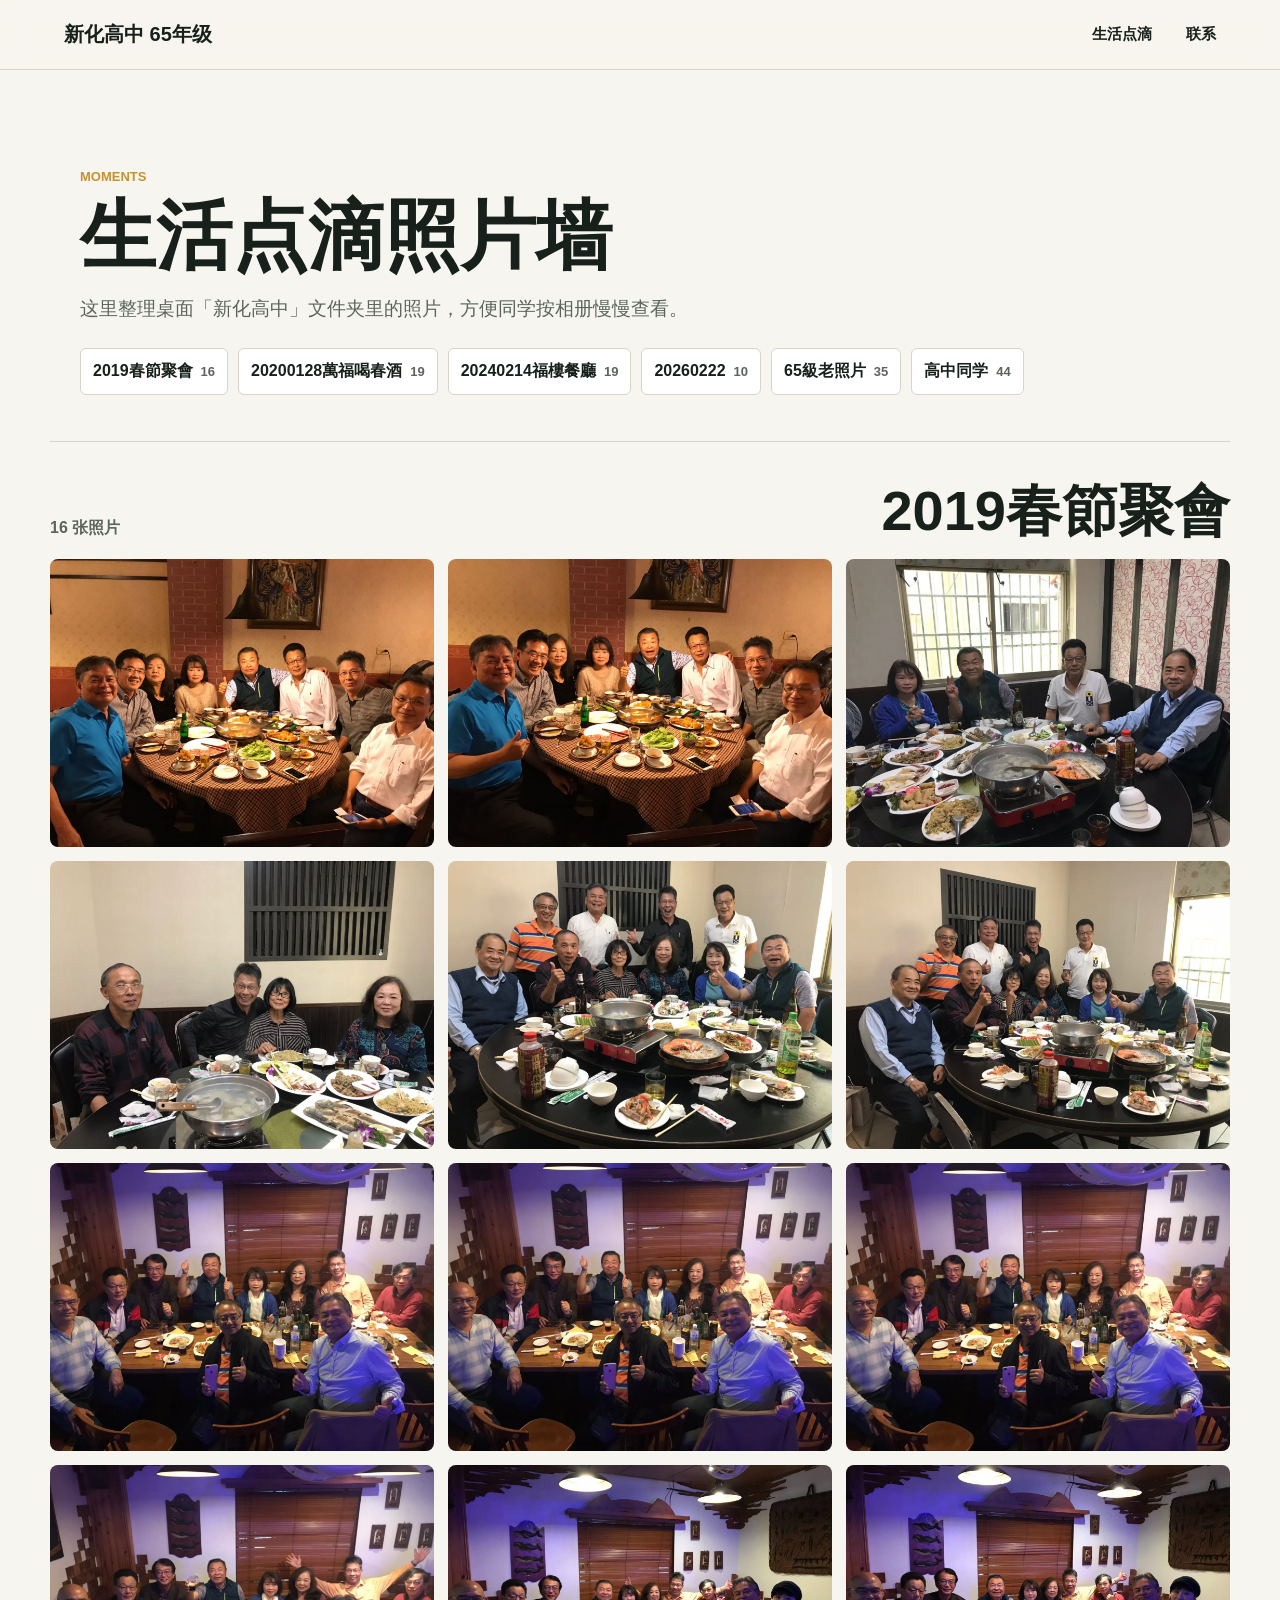
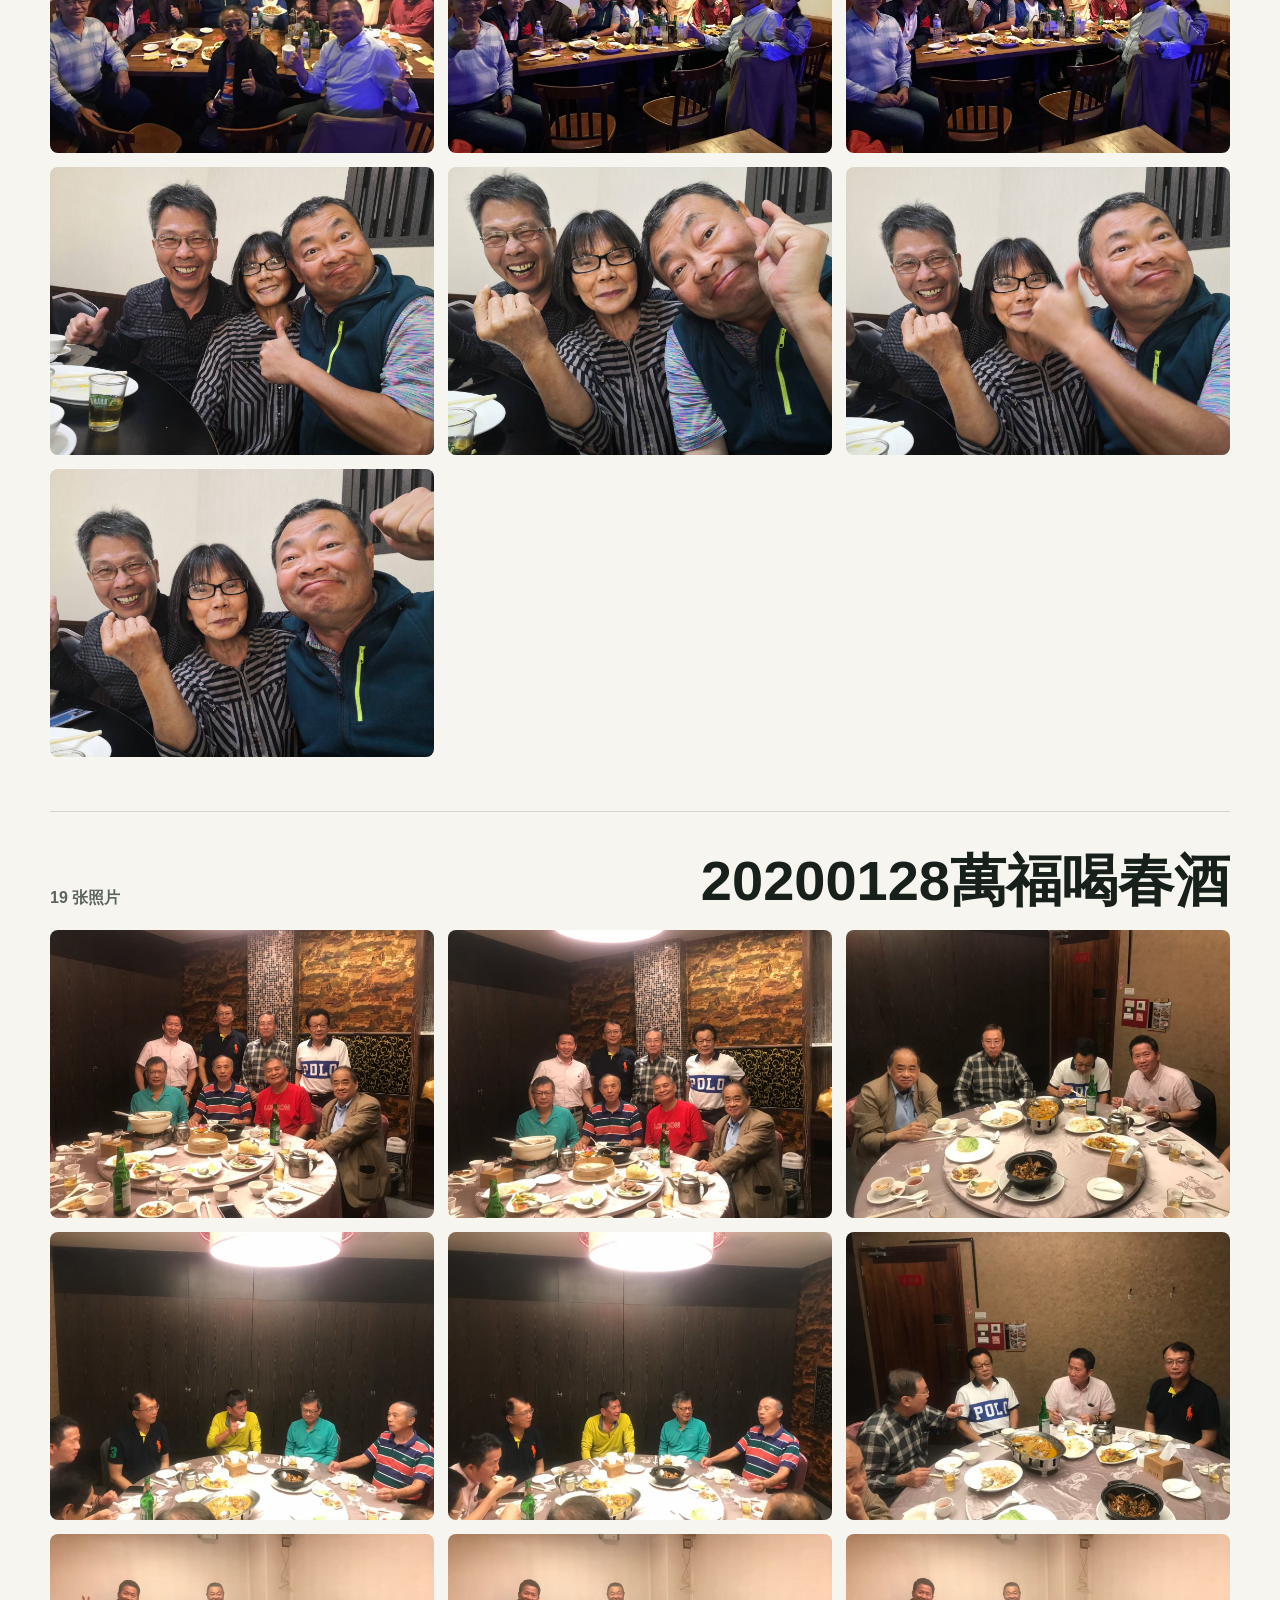
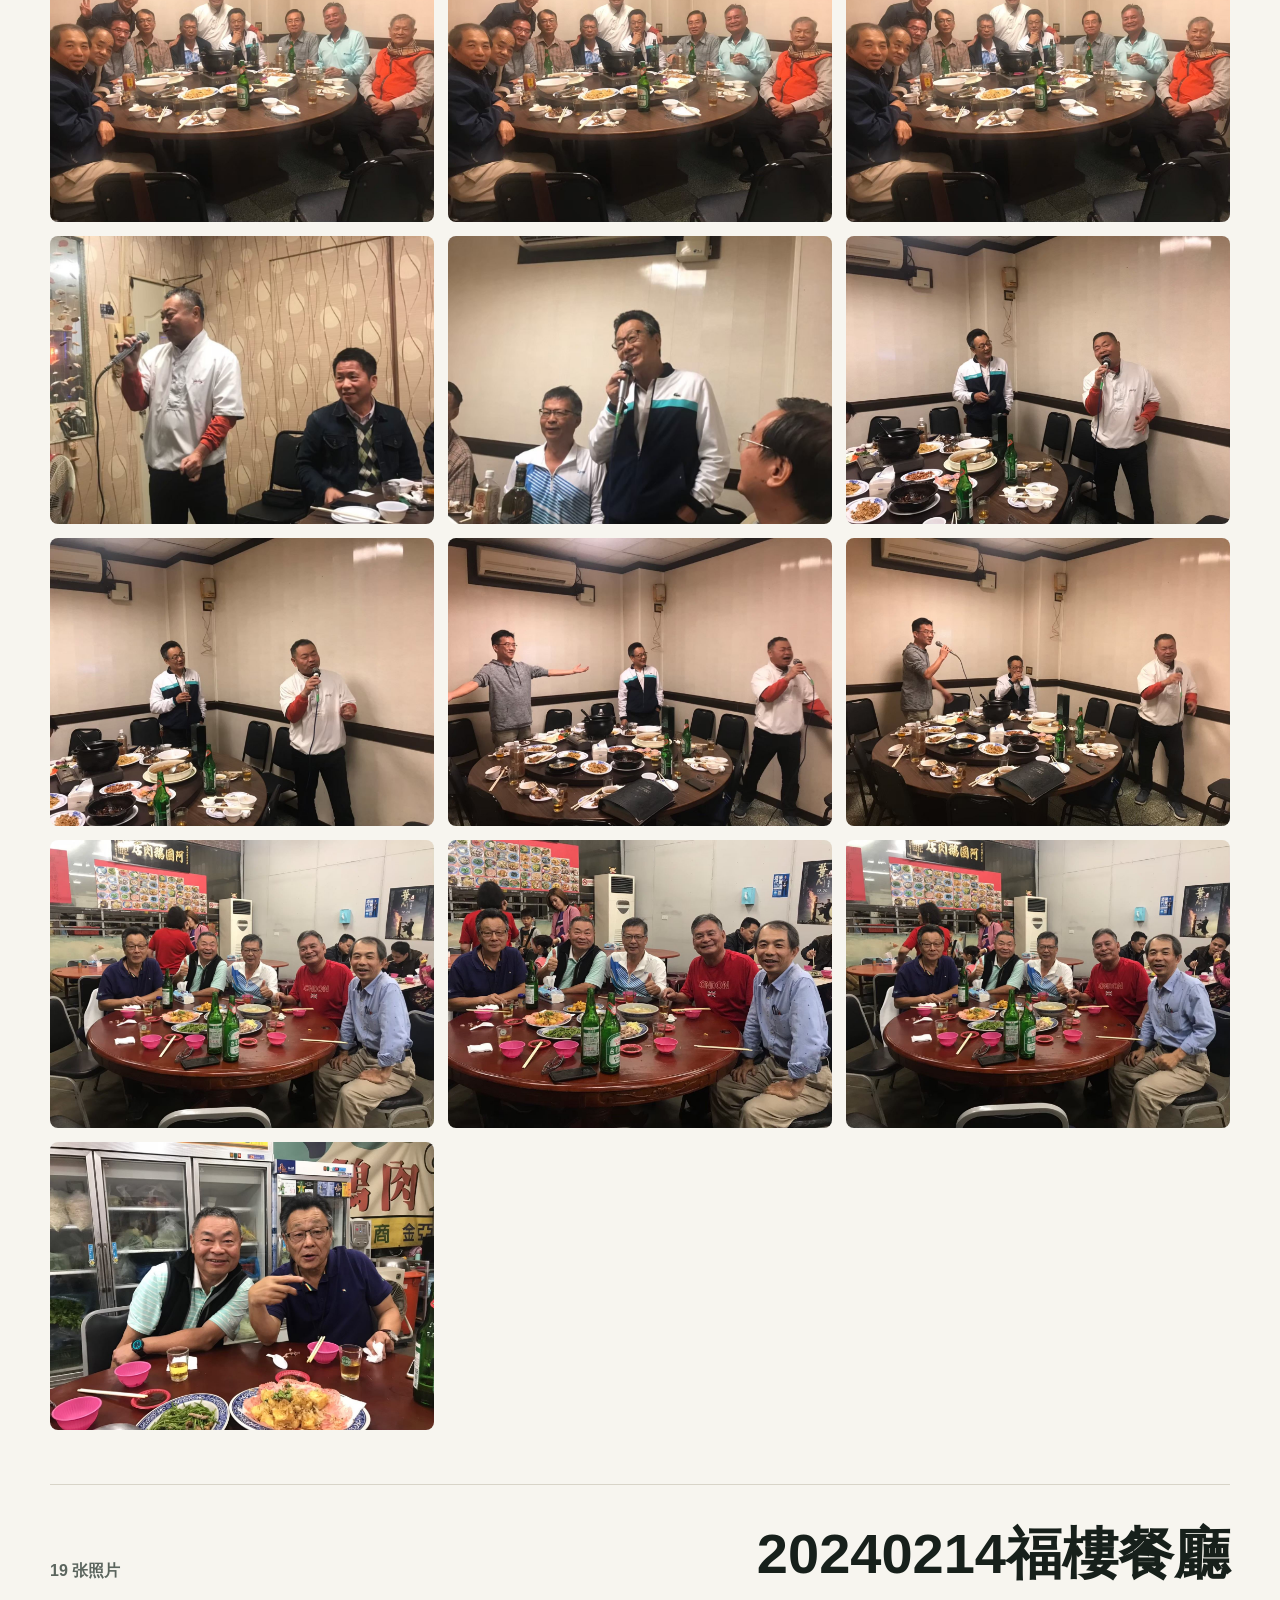
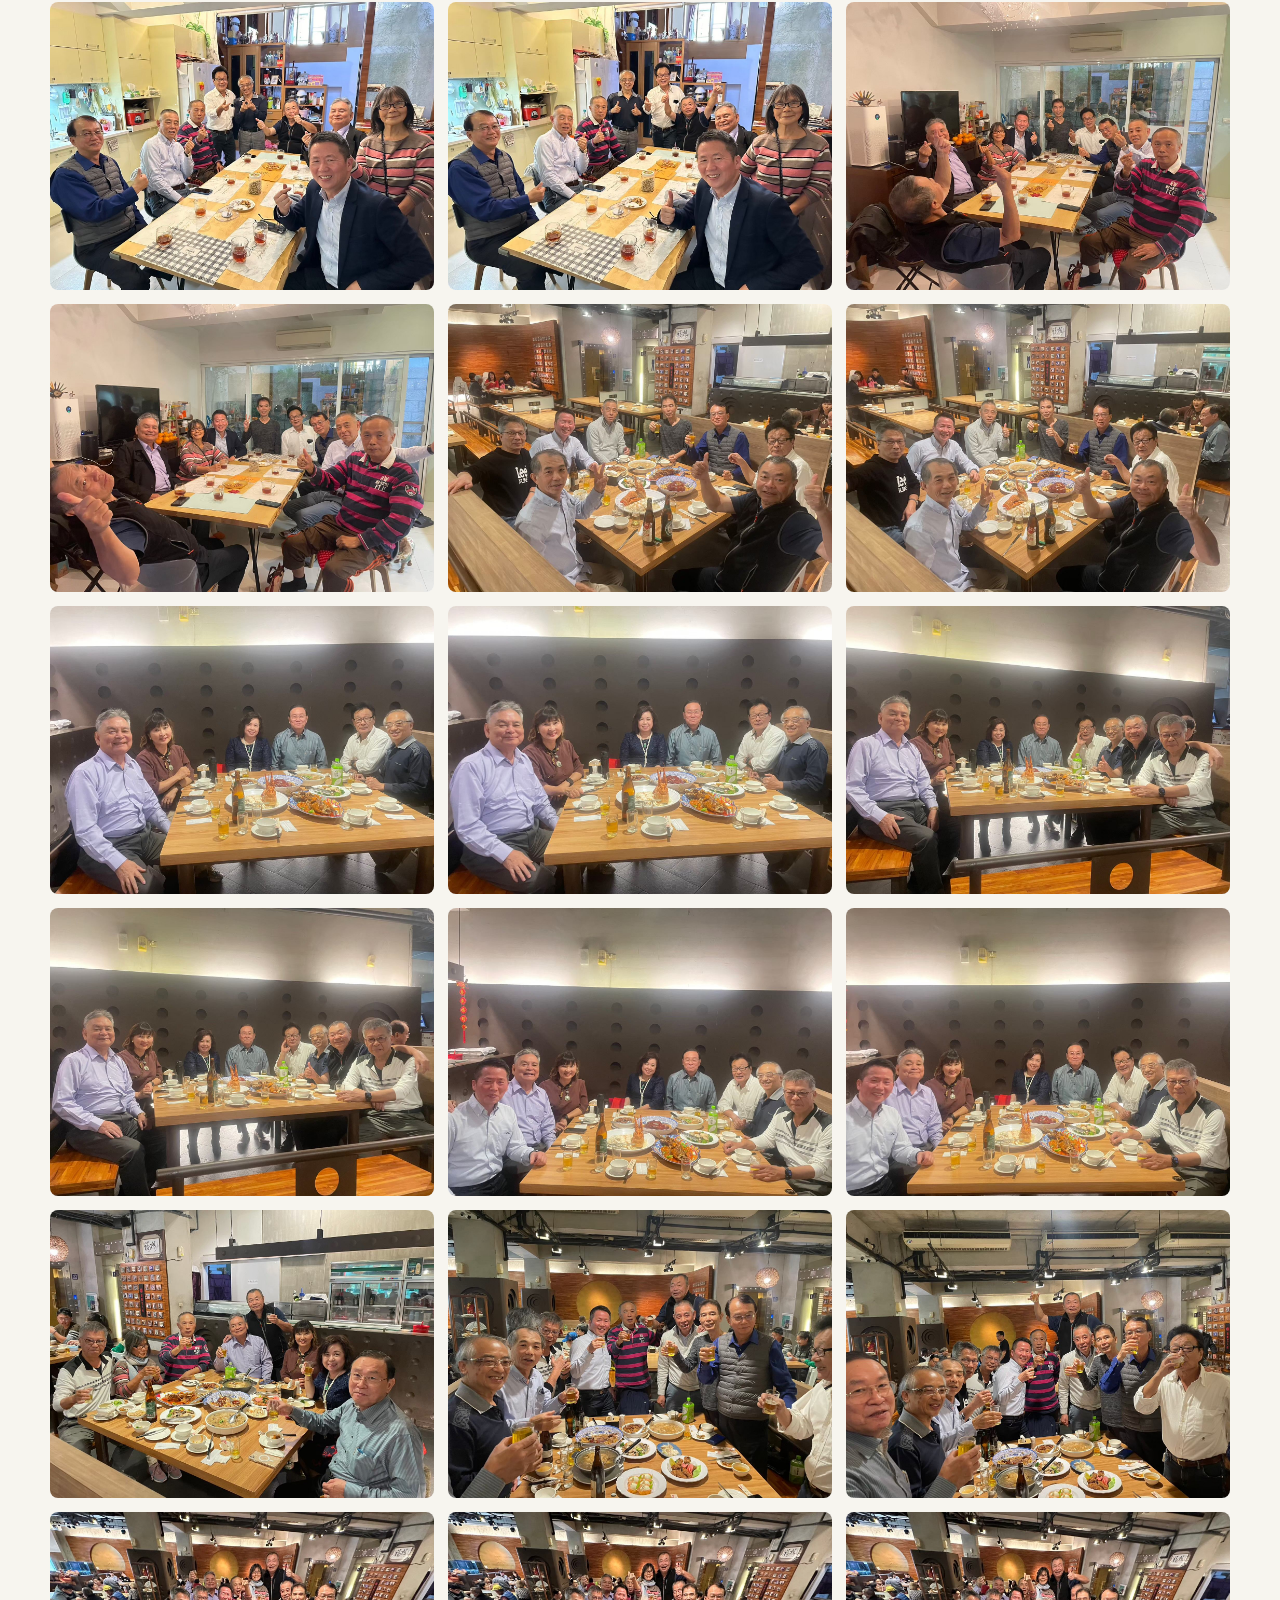
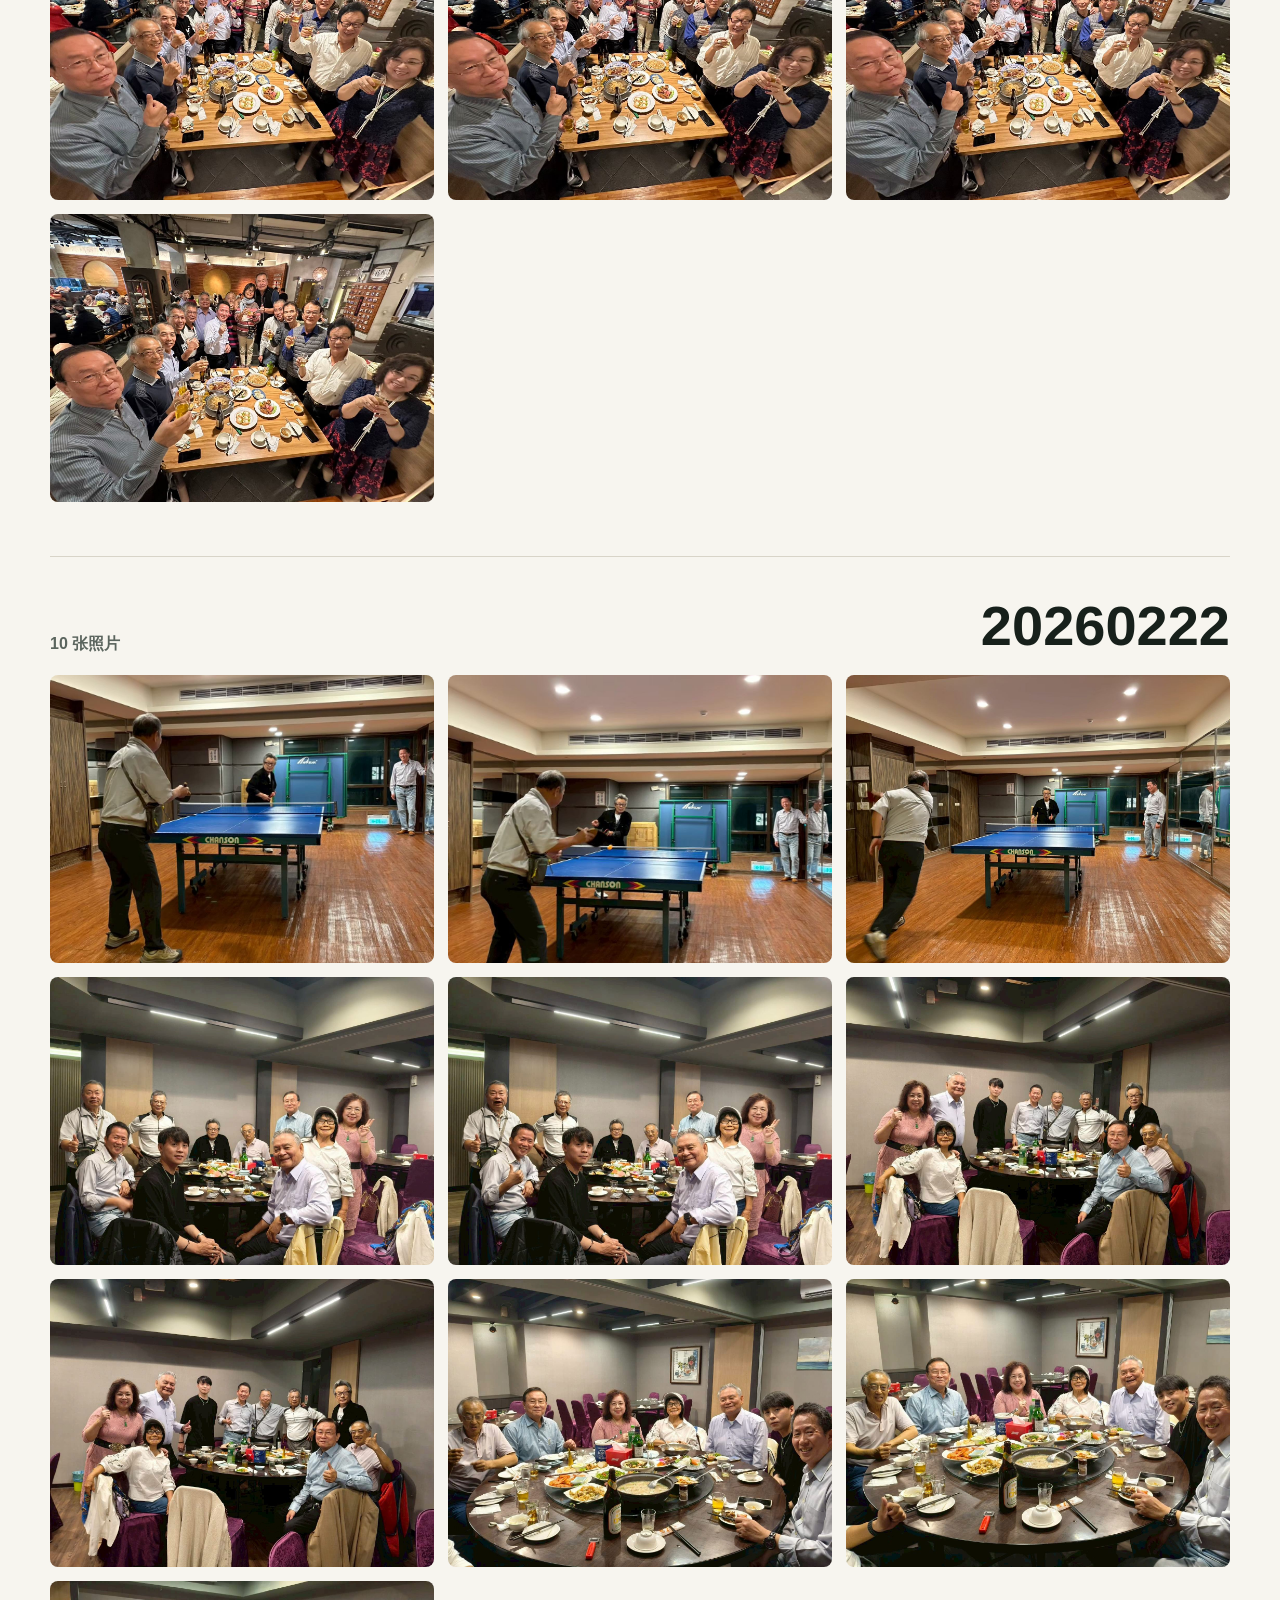
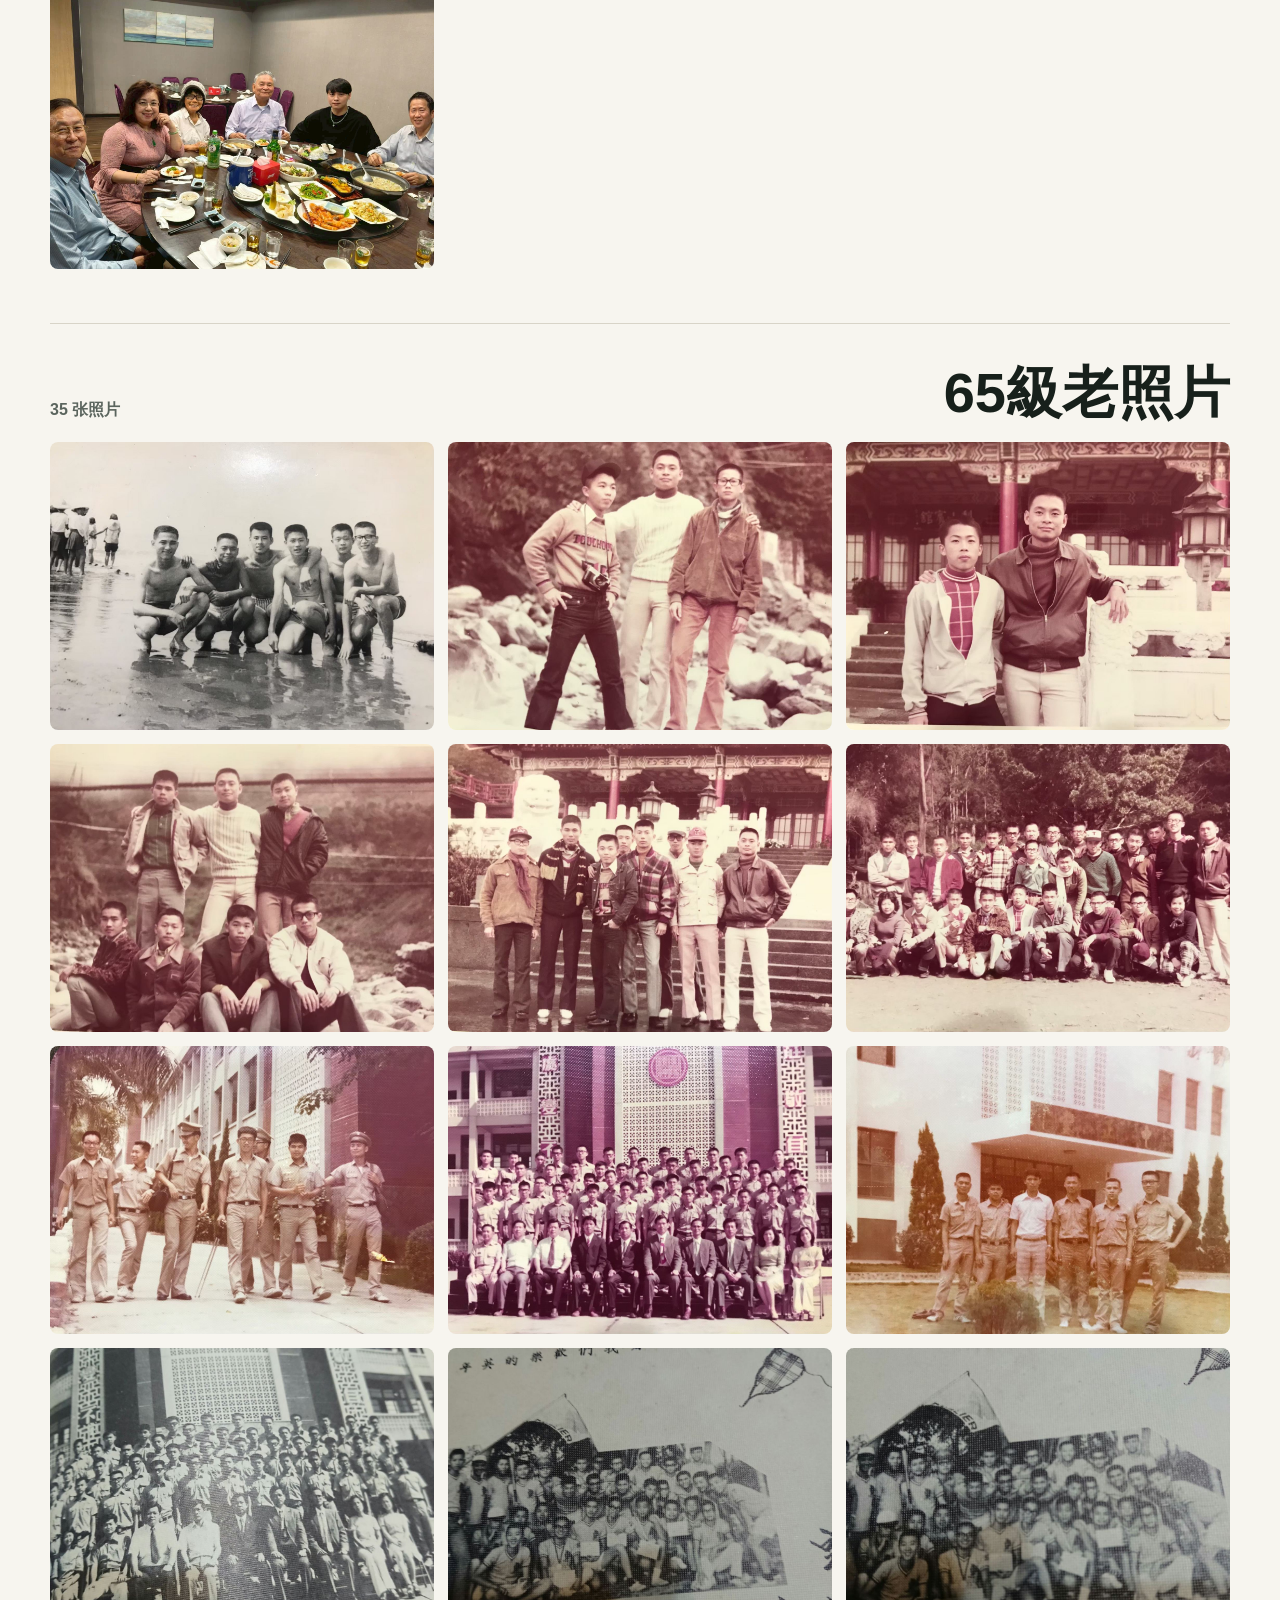
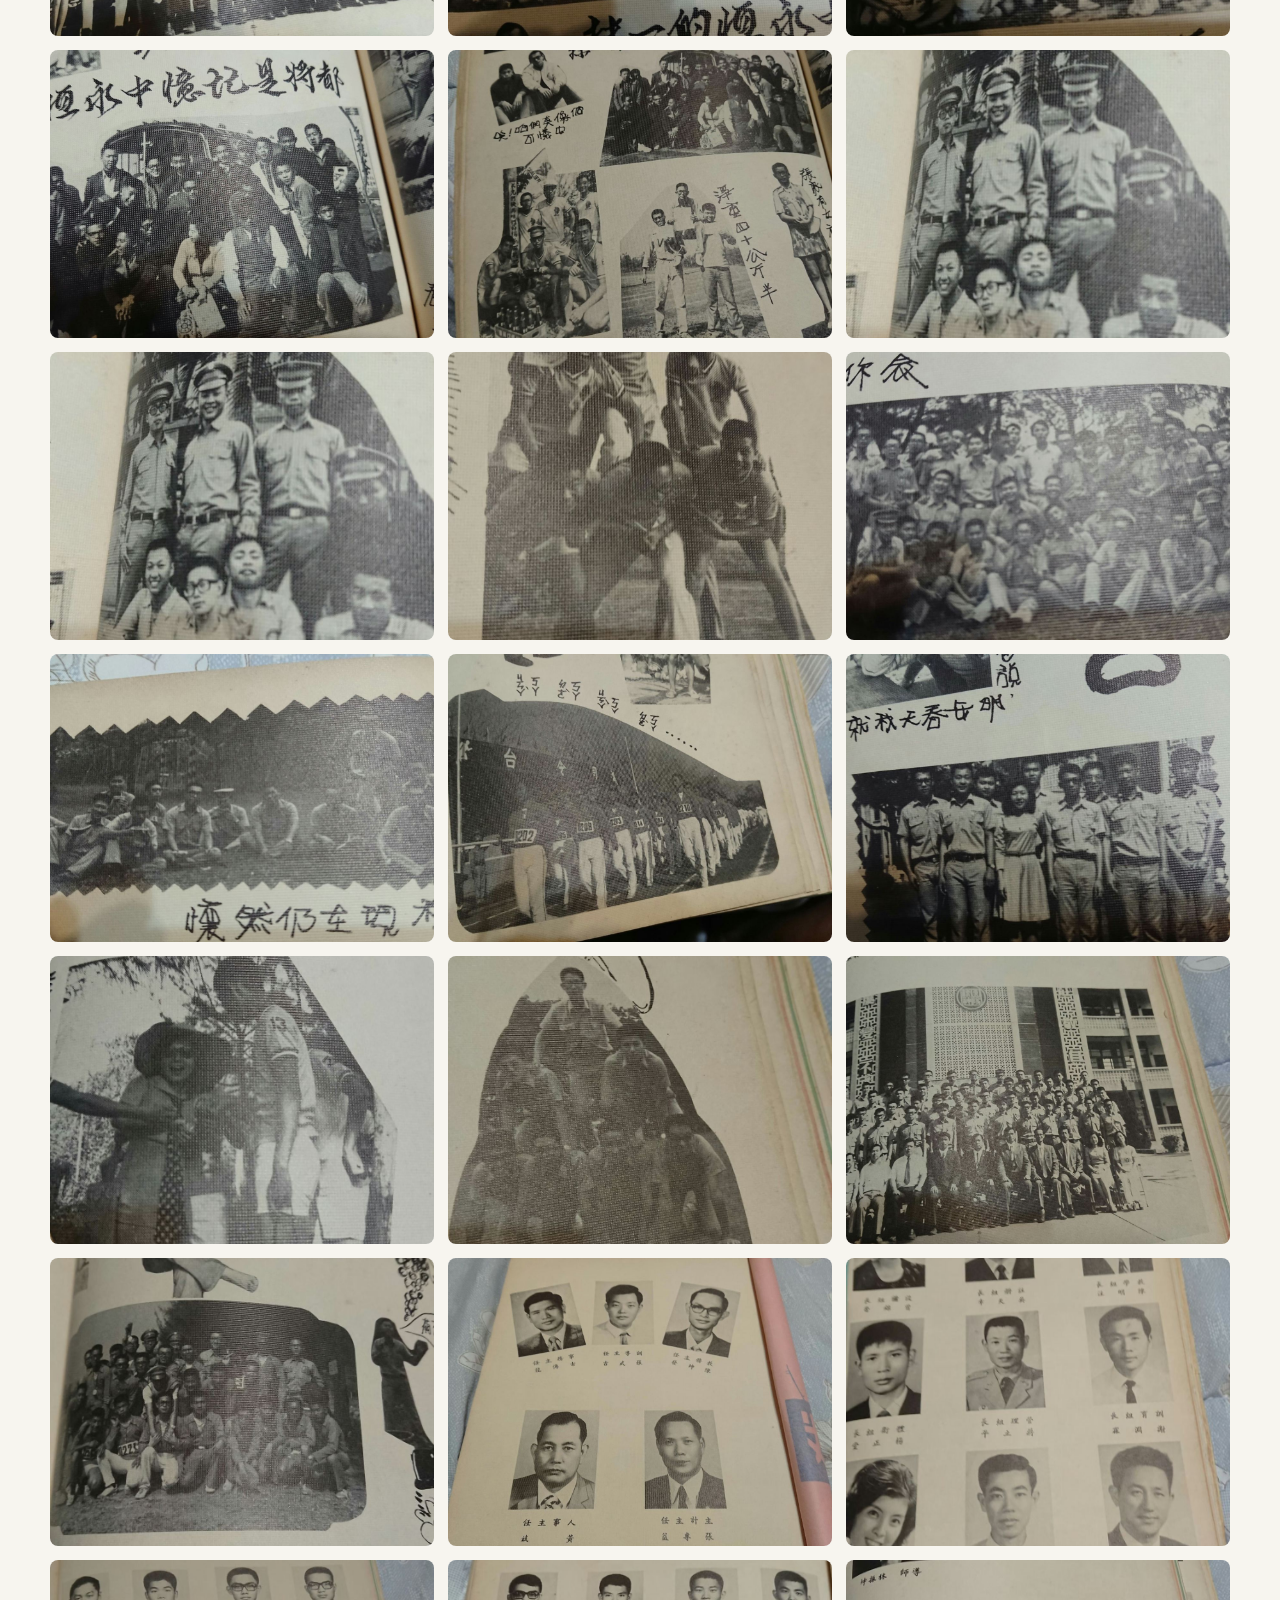
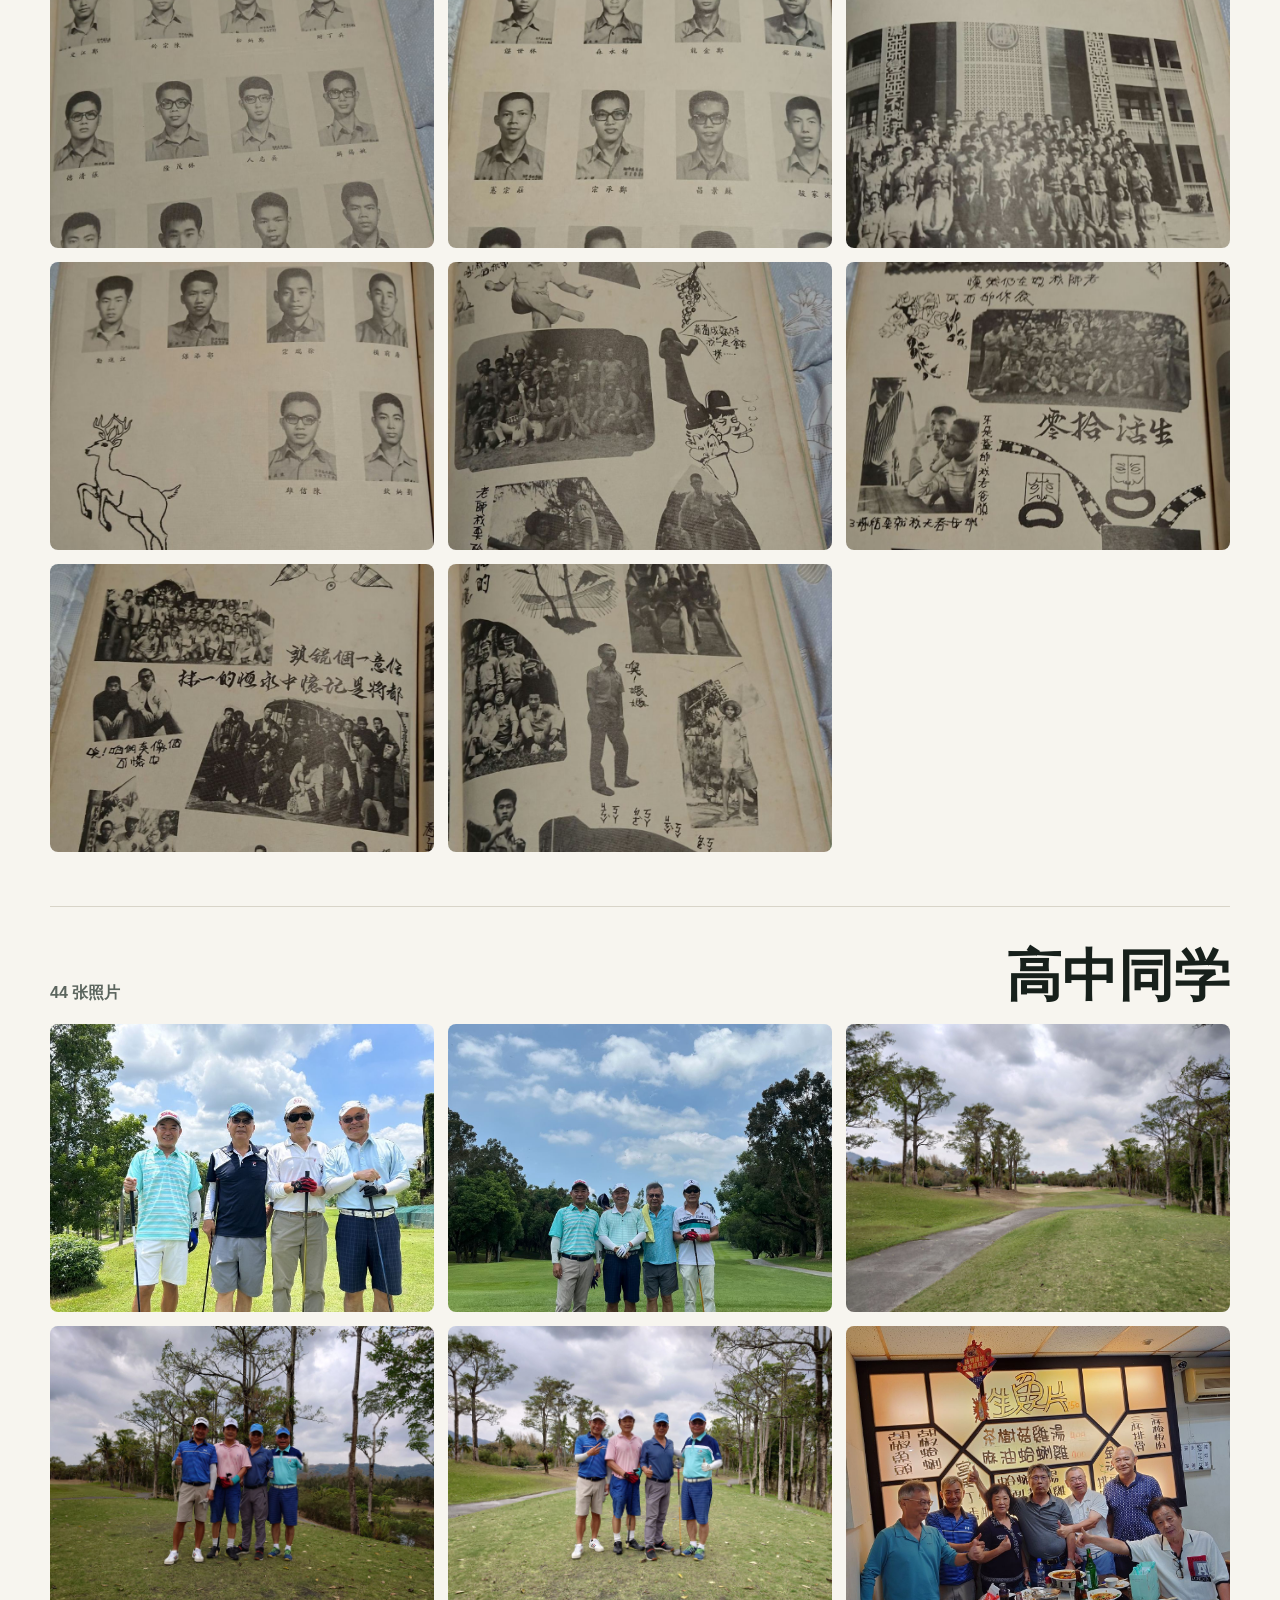
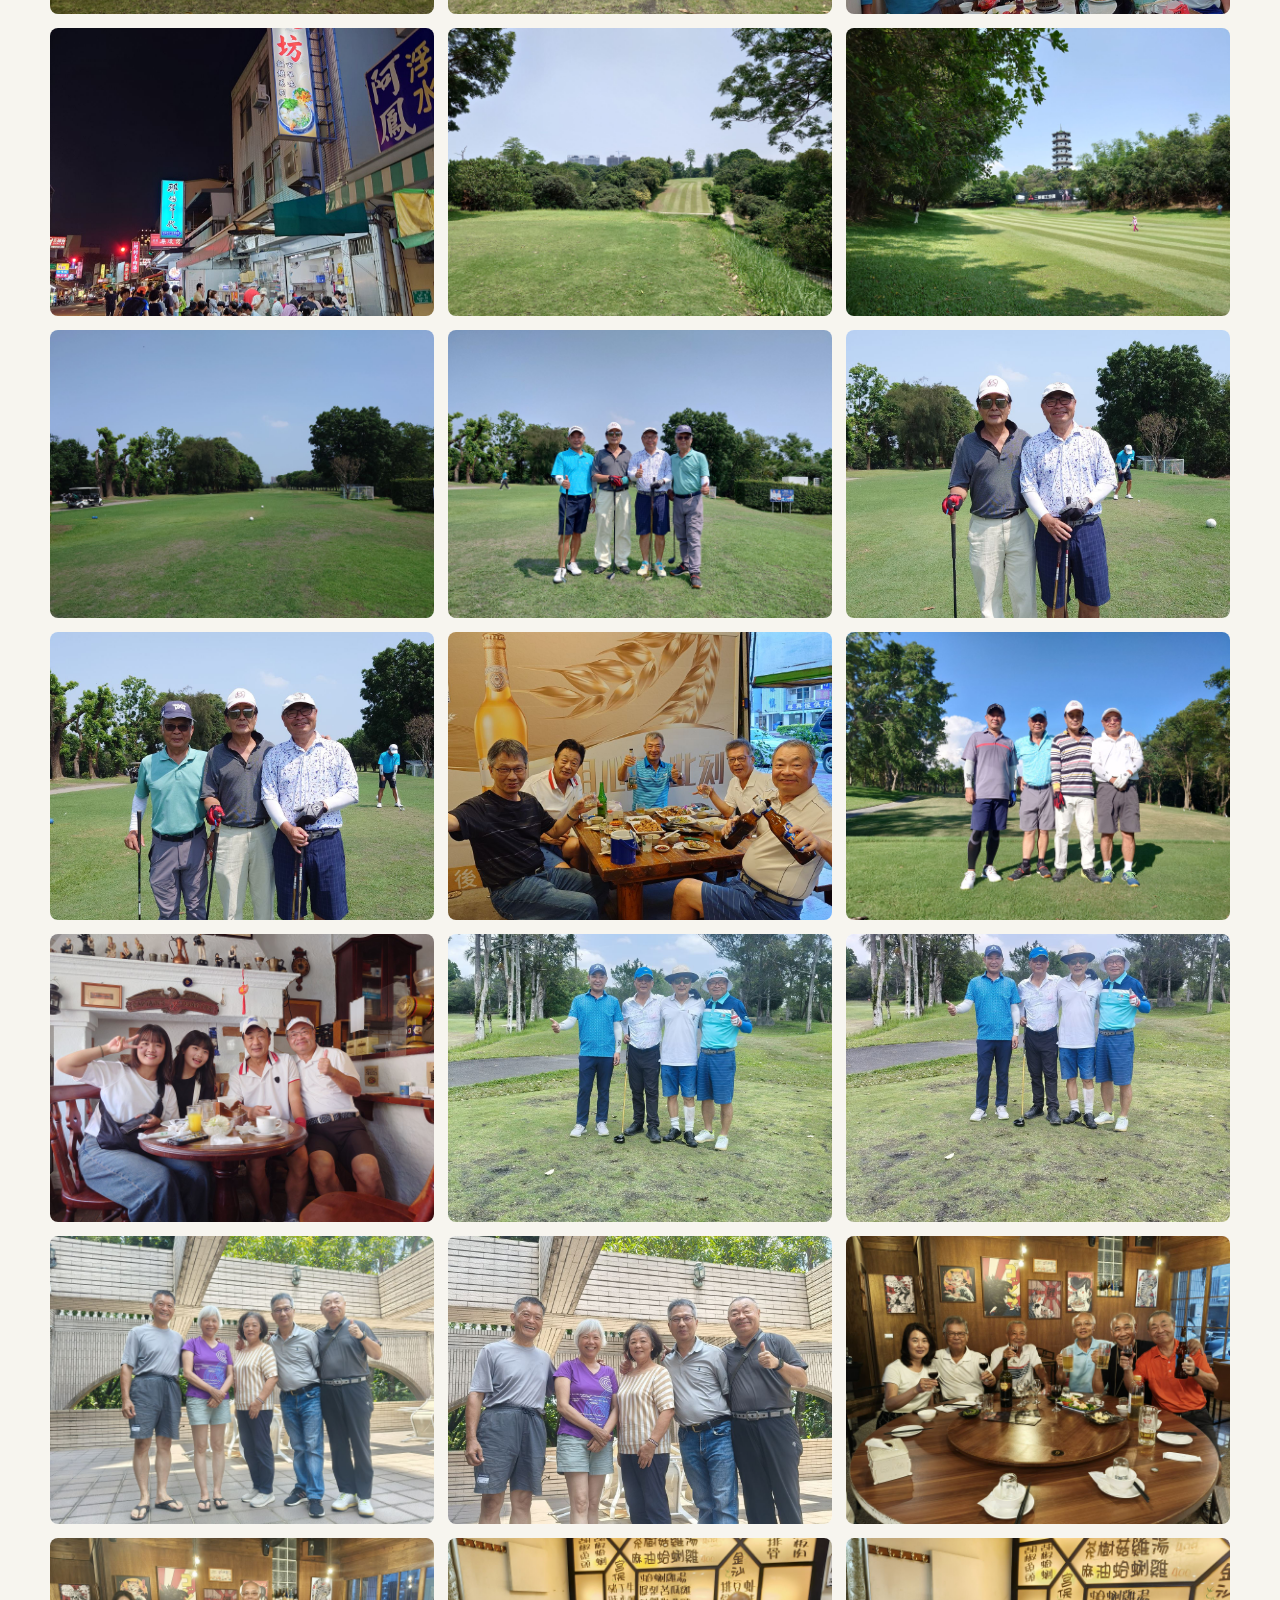
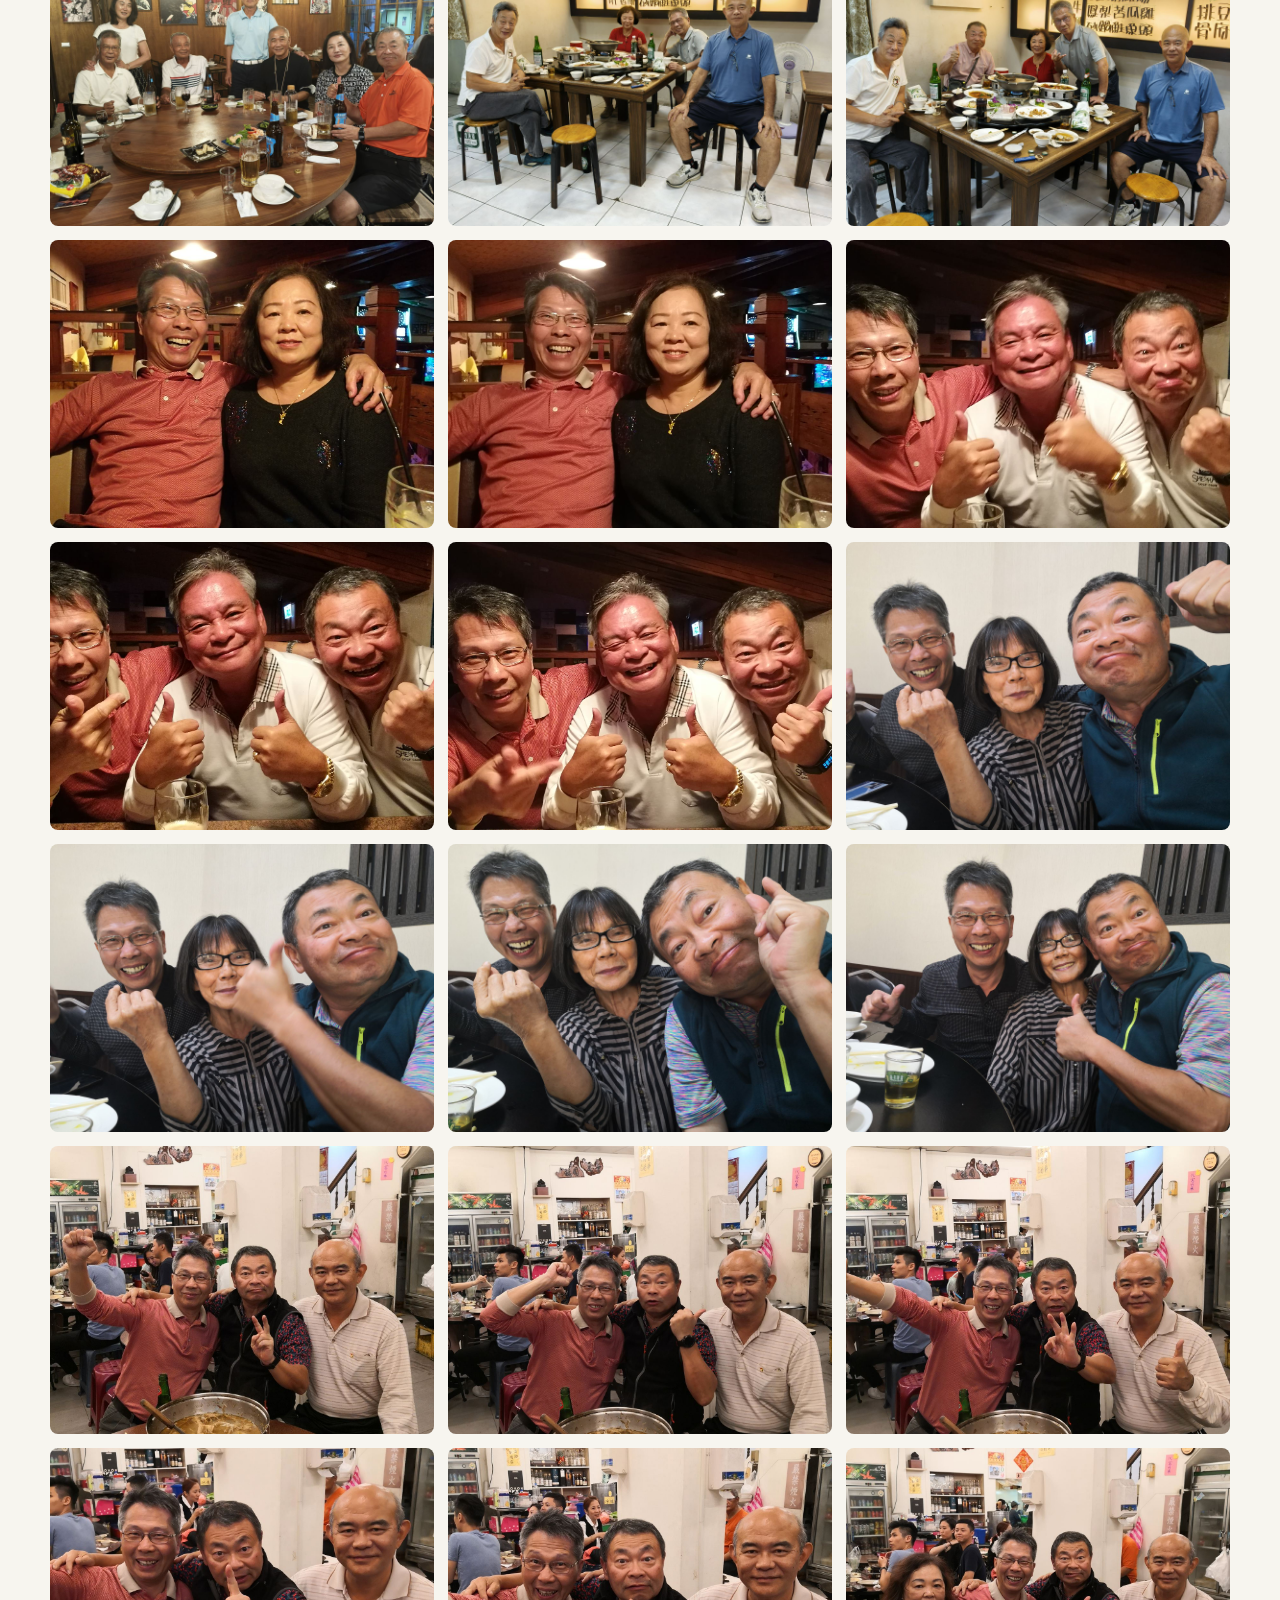
==== gallery.html @ 05f2b7eb "add moments gallery" ====
<!doctype html>
<html lang="zh-Hans">
  <head>
    <meta charset="utf-8" />
    <meta name="viewport" content="width=device-width, initial-scale=1" />
    <title>生活点滴照片墙 · 新化高中65年级</title>
    <meta name="description" content="新化高中65年级同学生活点滴照片墙。" />
    <link rel="stylesheet" href="styles.css" />
  </head>
  <body class="gallery-page">
    <header class="site-header gallery-header" aria-label="照片墙菜单">
      <a class="brand" href="index.html">新化高中 65年级</a>
      <nav>
        <a href="index.html#moments">生活点滴</a>
        <a href="index.html#contact">联系</a>
      </nav>
    </header>
    <main>
      <section class="gallery-hero">
        <p class="eyebrow">Moments</p>
        <h1>生活点滴照片墙</h1>
        <p>这里整理桌面「新化高中」文件夹里的照片，方便同学按相册慢慢查看。</p>
        <div class="album-nav">
          <a href="#2019">2019春節聚會 <span>16</span></a>
<a href="#20200128">20200128萬福喝春酒 <span>19</span></a>
<a href="#20240214">20240214福樓餐廳 <span>19</span></a>
<a href="#20260222">20260222 <span>10</span></a>
<a href="#65">65級老照片 <span>35</span></a>
<a href="#album-6">高中同学 <span>44</span></a>
        </div>
      </section>
      <section class="gallery-section" id="2019">
          <div class="gallery-heading">
            <p>16 张照片</p>
            <h2>2019春節聚會</h2>
          </div>
          <div class="gallery-grid">
            <figure class="gallery-card">
              <img loading="lazy" src="assets/moments/2019/1782892014663.jpg" alt="2019春節聚會 1782892014663" />
            </figure>
<figure class="gallery-card">
              <img loading="lazy" src="assets/moments/2019/1782892018037.jpg" alt="2019春節聚會 1782892018037" />
            </figure>
<figure class="gallery-card">
              <img loading="lazy" src="assets/moments/2019/1782892023206.jpg" alt="2019春節聚會 1782892023206" />
            </figure>
<figure class="gallery-card">
              <img loading="lazy" src="assets/moments/2019/1782892026222.jpg" alt="2019春節聚會 1782892026222" />
            </figure>
<figure class="gallery-card">
              <img loading="lazy" src="assets/moments/2019/1782892028871.jpg" alt="2019春節聚會 1782892028871" />
            </figure>
<figure class="gallery-card">
              <img loading="lazy" src="assets/moments/2019/1782892034267.jpg" alt="2019春節聚會 1782892034267" />
            </figure>
<figure class="gallery-card">
              <img loading="lazy" src="assets/moments/2019/1782892035778.jpg" alt="2019春節聚會 1782892035778" />
            </figure>
<figure class="gallery-card">
              <img loading="lazy" src="assets/moments/2019/1782892037546.jpg" alt="2019春節聚會 1782892037546" />
            </figure>
<figure class="gallery-card">
              <img loading="lazy" src="assets/moments/2019/1782892039972.jpg" alt="2019春節聚會 1782892039972" />
            </figure>
<figure class="gallery-card">
              <img loading="lazy" src="assets/moments/2019/1782892044276.jpg" alt="2019春節聚會 1782892044276" />
            </figure>
<figure class="gallery-card">
              <img loading="lazy" src="assets/moments/2019/1782892051324.jpg" alt="2019春節聚會 1782892051324" />
            </figure>
<figure class="gallery-card">
              <img loading="lazy" src="assets/moments/2019/1782892056150.jpg" alt="2019春節聚會 1782892056150" />
            </figure>
<figure class="gallery-card">
              <img loading="lazy" src="assets/moments/2019/1782892076569.jpg" alt="2019春節聚會 1782892076569" />
            </figure>
<figure class="gallery-card">
              <img loading="lazy" src="assets/moments/2019/1782892084256.jpg" alt="2019春節聚會 1782892084256" />
            </figure>
<figure class="gallery-card">
              <img loading="lazy" src="assets/moments/2019/1782892088634.jpg" alt="2019春節聚會 1782892088634" />
            </figure>
<figure class="gallery-card">
              <img loading="lazy" src="assets/moments/2019/1782892091809.jpg" alt="2019春節聚會 1782892091809" />
            </figure>
          </div>
        </section><section class="gallery-section" id="20200128">
          <div class="gallery-heading">
            <p>19 张照片</p>
            <h2>20200128萬福喝春酒</h2>
          </div>
          <div class="gallery-grid">
            <figure class="gallery-card">
              <img loading="lazy" src="assets/moments/20200128/1782891867235.jpg" alt="20200128萬福喝春酒 1782891867235" />
            </figure>
<figure class="gallery-card">
              <img loading="lazy" src="assets/moments/20200128/1782891870722.jpg" alt="20200128萬福喝春酒 1782891870722" />
            </figure>
<figure class="gallery-card">
              <img loading="lazy" src="assets/moments/20200128/1782891872968.jpg" alt="20200128萬福喝春酒 1782891872968" />
            </figure>
<figure class="gallery-card">
              <img loading="lazy" src="assets/moments/20200128/1782891875246.jpg" alt="20200128萬福喝春酒 1782891875246" />
            </figure>
<figure class="gallery-card">
              <img loading="lazy" src="assets/moments/20200128/1782891877430.jpg" alt="20200128萬福喝春酒 1782891877430" />
            </figure>
<figure class="gallery-card">
              <img loading="lazy" src="assets/moments/20200128/1782891879064.jpg" alt="20200128萬福喝春酒 1782891879064" />
            </figure>
<figure class="gallery-card">
              <img loading="lazy" src="assets/moments/20200128/1782891881030.jpg" alt="20200128萬福喝春酒 1782891881030" />
            </figure>
<figure class="gallery-card">
              <img loading="lazy" src="assets/moments/20200128/1782891882761.jpg" alt="20200128萬福喝春酒 1782891882761" />
            </figure>
<figure class="gallery-card">
              <img loading="lazy" src="assets/moments/20200128/1782891884314.jpg" alt="20200128萬福喝春酒 1782891884314" />
            </figure>
<figure class="gallery-card">
              <img loading="lazy" src="assets/moments/20200128/1782891886837.jpg" alt="20200128萬福喝春酒 1782891886837" />
            </figure>
<figure class="gallery-card">
              <img loading="lazy" src="assets/moments/20200128/1782891888619.jpg" alt="20200128萬福喝春酒 1782891888619" />
            </figure>
<figure class="gallery-card">
              <img loading="lazy" src="assets/moments/20200128/1782891890254.jpg" alt="20200128萬福喝春酒 1782891890254" />
            </figure>
<figure class="gallery-card">
              <img loading="lazy" src="assets/moments/20200128/1782891892019.jpg" alt="20200128萬福喝春酒 1782891892019" />
            </figure>
<figure class="gallery-card">
              <img loading="lazy" src="assets/moments/20200128/1782891893838.jpg" alt="20200128萬福喝春酒 1782891893838" />
            </figure>
<figure class="gallery-card">
              <img loading="lazy" src="assets/moments/20200128/1782891895777.jpg" alt="20200128萬福喝春酒 1782891895777" />
            </figure>
<figure class="gallery-card">
              <img loading="lazy" src="assets/moments/20200128/1782891897973.jpg" alt="20200128萬福喝春酒 1782891897973" />
            </figure>
<figure class="gallery-card">
              <img loading="lazy" src="assets/moments/20200128/1782891900020.jpg" alt="20200128萬福喝春酒 1782891900020" />
            </figure>
<figure class="gallery-card">
              <img loading="lazy" src="assets/moments/20200128/1782891902034.jpg" alt="20200128萬福喝春酒 1782891902034" />
            </figure>
<figure class="gallery-card">
              <img loading="lazy" src="assets/moments/20200128/1782891904351.jpg" alt="20200128萬福喝春酒 1782891904351" />
            </figure>
          </div>
        </section><section class="gallery-section" id="20240214">
          <div class="gallery-heading">
            <p>19 张照片</p>
            <h2>20240214福樓餐廳</h2>
          </div>
          <div class="gallery-grid">
            <figure class="gallery-card">
              <img loading="lazy" src="assets/moments/20240214/1782891664495.jpg" alt="20240214福樓餐廳 1782891664495" />
            </figure>
<figure class="gallery-card">
              <img loading="lazy" src="assets/moments/20240214/1782891666883.jpg" alt="20240214福樓餐廳 1782891666883" />
            </figure>
<figure class="gallery-card">
              <img loading="lazy" src="assets/moments/20240214/1782891668831.jpg" alt="20240214福樓餐廳 1782891668831" />
            </figure>
<figure class="gallery-card">
              <img loading="lazy" src="assets/moments/20240214/1782891671090.jpg" alt="20240214福樓餐廳 1782891671090" />
            </figure>
<figure class="gallery-card">
              <img loading="lazy" src="assets/moments/20240214/1782891673268.jpg" alt="20240214福樓餐廳 1782891673268" />
            </figure>
<figure class="gallery-card">
              <img loading="lazy" src="assets/moments/20240214/1782891675587.jpg" alt="20240214福樓餐廳 1782891675587" />
            </figure>
<figure class="gallery-card">
              <img loading="lazy" src="assets/moments/20240214/1782891677997.jpg" alt="20240214福樓餐廳 1782891677997" />
            </figure>
<figure class="gallery-card">
              <img loading="lazy" src="assets/moments/20240214/1782891680991.jpg" alt="20240214福樓餐廳 1782891680991" />
            </figure>
<figure class="gallery-card">
              <img loading="lazy" src="assets/moments/20240214/1782891683088.jpg" alt="20240214福樓餐廳 1782891683088" />
            </figure>
<figure class="gallery-card">
              <img loading="lazy" src="assets/moments/20240214/1782891685298.jpg" alt="20240214福樓餐廳 1782891685298" />
            </figure>
<figure class="gallery-card">
              <img loading="lazy" src="assets/moments/20240214/1782891689400.jpg" alt="20240214福樓餐廳 1782891689400" />
            </figure>
<figure class="gallery-card">
              <img loading="lazy" src="assets/moments/20240214/1782891691006.jpg" alt="20240214福樓餐廳 1782891691006" />
            </figure>
<figure class="gallery-card">
              <img loading="lazy" src="assets/moments/20240214/1782891693501.jpg" alt="20240214福樓餐廳 1782891693501" />
            </figure>
<figure class="gallery-card">
              <img loading="lazy" src="assets/moments/20240214/1782891696007.jpg" alt="20240214福樓餐廳 1782891696007" />
            </figure>
<figure class="gallery-card">
              <img loading="lazy" src="assets/moments/20240214/1782891699084.jpg" alt="20240214福樓餐廳 1782891699084" />
            </figure>
<figure class="gallery-card">
              <img loading="lazy" src="assets/moments/20240214/1782891701912.jpg" alt="20240214福樓餐廳 1782891701912" />
            </figure>
<figure class="gallery-card">
              <img loading="lazy" src="assets/moments/20240214/1782891705109.jpg" alt="20240214福樓餐廳 1782891705109" />
            </figure>
<figure class="gallery-card">
              <img loading="lazy" src="assets/moments/20240214/1782891709217.jpg" alt="20240214福樓餐廳 1782891709217" />
            </figure>
<figure class="gallery-card">
              <img loading="lazy" src="assets/moments/20240214/1782891711797.jpg" alt="20240214福樓餐廳 1782891711797" />
            </figure>
          </div>
        </section><section class="gallery-section" id="20260222">
          <div class="gallery-heading">
            <p>10 张照片</p>
            <h2>20260222</h2>
          </div>
          <div class="gallery-grid">
            <figure class="gallery-card">
              <img loading="lazy" src="assets/moments/20260222/1782891464416.jpg" alt="20260222 1782891464416" />
            </figure>
<figure class="gallery-card">
              <img loading="lazy" src="assets/moments/20260222/1782891468396.jpg" alt="20260222 1782891468396" />
            </figure>
<figure class="gallery-card">
              <img loading="lazy" src="assets/moments/20260222/1782891471509.jpg" alt="20260222 1782891471509" />
            </figure>
<figure class="gallery-card">
              <img loading="lazy" src="assets/moments/20260222/1782891473100.jpg" alt="20260222 1782891473100" />
            </figure>
<figure class="gallery-card">
              <img loading="lazy" src="assets/moments/20260222/1782891475345.jpg" alt="20260222 1782891475345" />
            </figure>
<figure class="gallery-card">
              <img loading="lazy" src="assets/moments/20260222/1782891477107.jpg" alt="20260222 1782891477107" />
            </figure>
<figure class="gallery-card">
              <img loading="lazy" src="assets/moments/20260222/1782891478994.jpg" alt="20260222 1782891478994" />
            </figure>
<figure class="gallery-card">
              <img loading="lazy" src="assets/moments/20260222/1782891481324.jpg" alt="20260222 1782891481324" />
            </figure>
<figure class="gallery-card">
              <img loading="lazy" src="assets/moments/20260222/1782891483131.jpg" alt="20260222 1782891483131" />
            </figure>
<figure class="gallery-card">
              <img loading="lazy" src="assets/moments/20260222/1782891484665.jpg" alt="20260222 1782891484665" />
            </figure>
          </div>
        </section><section class="gallery-section" id="65">
          <div class="gallery-heading">
            <p>35 张照片</p>
            <h2>65級老照片</h2>
          </div>
          <div class="gallery-grid">
            <figure class="gallery-card">
              <img loading="lazy" src="assets/moments/65/1782891906003.jpg" alt="65級老照片 1782891906003" />
            </figure>
<figure class="gallery-card">
              <img loading="lazy" src="assets/moments/65/1782891907447.jpg" alt="65級老照片 1782891907447" />
            </figure>
<figure class="gallery-card">
              <img loading="lazy" src="assets/moments/65/1782891909227.jpg" alt="65級老照片 1782891909227" />
            </figure>
<figure class="gallery-card">
              <img loading="lazy" src="assets/moments/65/1782891910943.jpg" alt="65級老照片 1782891910943" />
            </figure>
<figure class="gallery-card">
              <img loading="lazy" src="assets/moments/65/1782891912576.jpg" alt="65級老照片 1782891912576" />
            </figure>
<figure class="gallery-card">
              <img loading="lazy" src="assets/moments/65/1782891914748.jpg" alt="65級老照片 1782891914748" />
            </figure>
<figure class="gallery-card">
              <img loading="lazy" src="assets/moments/65/1782891918775.jpg" alt="65級老照片 1782891918775" />
            </figure>
<figure class="gallery-card">
              <img loading="lazy" src="assets/moments/65/1782891922116.jpg" alt="65級老照片 1782891922116" />
            </figure>
<figure class="gallery-card">
              <img loading="lazy" src="assets/moments/65/1782891924421.jpg" alt="65級老照片 1782891924421" />
            </figure>
<figure class="gallery-card">
              <img loading="lazy" src="assets/moments/65/1782891930094.jpg" alt="65級老照片 1782891930094" />
            </figure>
<figure class="gallery-card">
              <img loading="lazy" src="assets/moments/65/1782891932738.jpg" alt="65級老照片 1782891932738" />
            </figure>
<figure class="gallery-card">
              <img loading="lazy" src="assets/moments/65/1782891935648.jpg" alt="65級老照片 1782891935648" />
            </figure>
<figure class="gallery-card">
              <img loading="lazy" src="assets/moments/65/1782891939852.jpg" alt="65級老照片 1782891939852" />
            </figure>
<figure class="gallery-card">
              <img loading="lazy" src="assets/moments/65/1782891943760.jpg" alt="65級老照片 1782891943760" />
            </figure>
<figure class="gallery-card">
              <img loading="lazy" src="assets/moments/65/1782891946956.jpg" alt="65級老照片 1782891946956" />
            </figure>
<figure class="gallery-card">
              <img loading="lazy" src="assets/moments/65/1782891950951.jpg" alt="65級老照片 1782891950951" />
            </figure>
<figure class="gallery-card">
              <img loading="lazy" src="assets/moments/65/1782891954011.jpg" alt="65級老照片 1782891954011" />
            </figure>
<figure class="gallery-card">
              <img loading="lazy" src="assets/moments/65/1782891957933.jpg" alt="65級老照片 1782891957933" />
            </figure>
<figure class="gallery-card">
              <img loading="lazy" src="assets/moments/65/1782891961019.jpg" alt="65級老照片 1782891961019" />
            </figure>
<figure class="gallery-card">
              <img loading="lazy" src="assets/moments/65/1782891967473.jpg" alt="65級老照片 1782891967473" />
            </figure>
<figure class="gallery-card">
              <img loading="lazy" src="assets/moments/65/1782891970258.jpg" alt="65級老照片 1782891970258" />
            </figure>
<figure class="gallery-card">
              <img loading="lazy" src="assets/moments/65/1782891973538.jpg" alt="65級老照片 1782891973538" />
            </figure>
<figure class="gallery-card">
              <img loading="lazy" src="assets/moments/65/1782891976658.jpg" alt="65級老照片 1782891976658" />
            </figure>
<figure class="gallery-card">
              <img loading="lazy" src="assets/moments/65/1782891980427.jpg" alt="65級老照片 1782891980427" />
            </figure>
<figure class="gallery-card">
              <img loading="lazy" src="assets/moments/65/1782891983857.jpg" alt="65級老照片 1782891983857" />
            </figure>
<figure class="gallery-card">
              <img loading="lazy" src="assets/moments/65/1782891986260.jpg" alt="65級老照片 1782891986260" />
            </figure>
<figure class="gallery-card">
              <img loading="lazy" src="assets/moments/65/1782891988142.jpg" alt="65級老照片 1782891988142" />
            </figure>
<figure class="gallery-card">
              <img loading="lazy" src="assets/moments/65/1782891990619.jpg" alt="65級老照片 1782891990619" />
            </figure>
<figure class="gallery-card">
              <img loading="lazy" src="assets/moments/65/1782891992956.jpg" alt="65級老照片 1782891992956" />
            </figure>
<figure class="gallery-card">
              <img loading="lazy" src="assets/moments/65/1782891995045.jpg" alt="65級老照片 1782891995045" />
            </figure>
<figure class="gallery-card">
              <img loading="lazy" src="assets/moments/65/1782891997567.jpg" alt="65級老照片 1782891997567" />
            </figure>
<figure class="gallery-card">
              <img loading="lazy" src="assets/moments/65/1782892000653.jpg" alt="65級老照片 1782892000653" />
            </figure>
<figure class="gallery-card">
              <img loading="lazy" src="assets/moments/65/1782892003789.jpg" alt="65級老照片 1782892003789" />
            </figure>
<figure class="gallery-card">
              <img loading="lazy" src="assets/moments/65/1782892007155.jpg" alt="65級老照片 1782892007155" />
            </figure>
<figure class="gallery-card">
              <img loading="lazy" src="assets/moments/65/1782892011269.jpg" alt="65級老照片 1782892011269" />
            </figure>
          </div>
        </section><section class="gallery-section" id="album-6">
          <div class="gallery-heading">
            <p>44 张照片</p>
            <h2>高中同学</h2>
          </div>
          <div class="gallery-grid">
            <figure class="gallery-card">
              <img loading="lazy" src="assets/moments/album-6/1722851878696.jpg" alt="高中同学 1722851878696" />
            </figure>
<figure class="gallery-card">
              <img loading="lazy" src="assets/moments/album-6/1724722254058.jpg" alt="高中同学 1724722254058" />
            </figure>
<figure class="gallery-card">
              <img loading="lazy" src="assets/moments/album-6/20240328_113945.jpg" alt="高中同学 20240328_113945" />
            </figure>
<figure class="gallery-card">
              <img loading="lazy" src="assets/moments/album-6/20240328_114115.jpg" alt="高中同学 20240328_114115" />
            </figure>
<figure class="gallery-card">
              <img loading="lazy" src="assets/moments/album-6/20240328_114124.jpg" alt="高中同学 20240328_114124" />
            </figure>
<figure class="gallery-card">
              <img loading="lazy" src="assets/moments/album-6/20240328_203713.jpg" alt="高中同学 20240328_203713" />
            </figure>
<figure class="gallery-card">
              <img loading="lazy" src="assets/moments/album-6/20240329_184143.jpg" alt="高中同学 20240329_184143" />
            </figure>
<figure class="gallery-card">
              <img loading="lazy" src="assets/moments/album-6/20240502_112126.jpg" alt="高中同学 20240502_112126" />
            </figure>
<figure class="gallery-card">
              <img loading="lazy" src="assets/moments/album-6/20240502_130349.jpg" alt="高中同学 20240502_130349" />
            </figure>
<figure class="gallery-card">
              <img loading="lazy" src="assets/moments/album-6/20240502_135211.jpg" alt="高中同学 20240502_135211" />
            </figure>
<figure class="gallery-card">
              <img loading="lazy" src="assets/moments/album-6/20240502_135235.jpg" alt="高中同学 20240502_135235" />
            </figure>
<figure class="gallery-card">
              <img loading="lazy" src="assets/moments/album-6/20240502_135317.jpg" alt="高中同学 20240502_135317" />
            </figure>
<figure class="gallery-card">
              <img loading="lazy" src="assets/moments/album-6/20240502_135327.jpg" alt="高中同学 20240502_135327" />
            </figure>
<figure class="gallery-card">
              <img loading="lazy" src="assets/moments/album-6/20240502_181454.jpg" alt="高中同学 20240502_181454" />
            </figure>
<figure class="gallery-card">
              <img loading="lazy" src="assets/moments/album-6/20241007_151911.jpg" alt="高中同学 20241007_151911" />
            </figure>
<figure class="gallery-card">
              <img loading="lazy" src="assets/moments/album-6/20241010_100032.jpg" alt="高中同学 20241010_100032" />
            </figure>
<figure class="gallery-card">
              <img loading="lazy" src="assets/moments/album-6/IMG20250502115417.jpg" alt="高中同学 IMG20250502115417" />
            </figure>
<figure class="gallery-card">
              <img loading="lazy" src="assets/moments/album-6/IMG20250502115419.jpg" alt="高中同学 IMG20250502115419" />
            </figure>
<figure class="gallery-card">
              <img loading="lazy" src="assets/moments/album-6/IMG20250611112528.jpg" alt="高中同学 IMG20250611112528" />
            </figure>
<figure class="gallery-card">
              <img loading="lazy" src="assets/moments/album-6/IMG20250611112537.jpg" alt="高中同学 IMG20250611112537" />
            </figure>
<figure class="gallery-card">
              <img loading="lazy" src="assets/moments/album-6/IMG20250708181210.jpg" alt="高中同学 IMG20250708181210" />
            </figure>
<figure class="gallery-card">
              <img loading="lazy" src="assets/moments/album-6/IMG20250708184009.jpg" alt="高中同学 IMG20250708184009" />
            </figure>
<figure class="gallery-card">
              <img loading="lazy" src="assets/moments/album-6/IMG20251024184148.jpg" alt="高中同学 IMG20251024184148" />
            </figure>
<figure class="gallery-card">
              <img loading="lazy" src="assets/moments/album-6/IMG20251024184408.jpg" alt="高中同学 IMG20251024184408" />
            </figure>
<figure class="gallery-card">
              <img loading="lazy" src="assets/moments/album-6/IMG_20180218_190323_1.jpg" alt="高中同学 IMG_20180218_190323_1" />
            </figure>
<figure class="gallery-card">
              <img loading="lazy" src="assets/moments/album-6/IMG_20180218_190325.jpg" alt="高中同学 IMG_20180218_190325" />
            </figure>
<figure class="gallery-card">
              <img loading="lazy" src="assets/moments/album-6/IMG_20180218_190345.jpg" alt="高中同学 IMG_20180218_190345" />
            </figure>
<figure class="gallery-card">
              <img loading="lazy" src="assets/moments/album-6/IMG_20180218_190350.jpg" alt="高中同学 IMG_20180218_190350" />
            </figure>
<figure class="gallery-card">
              <img loading="lazy" src="assets/moments/album-6/IMG_20180218_190355.jpg" alt="高中同学 IMG_20180218_190355" />
            </figure>
<figure class="gallery-card">
              <img loading="lazy" src="assets/moments/album-6/IMG_20190211_143017.jpg" alt="高中同学 IMG_20190211_143017" />
            </figure>
<figure class="gallery-card">
              <img loading="lazy" src="assets/moments/album-6/IMG_20190211_143018.jpg" alt="高中同学 IMG_20190211_143018" />
            </figure>
<figure class="gallery-card">
              <img loading="lazy" src="assets/moments/album-6/IMG_20190211_143025.jpg" alt="高中同学 IMG_20190211_143025" />
            </figure>
<figure class="gallery-card">
              <img loading="lazy" src="assets/moments/album-6/IMG_20190211_143118.jpg" alt="高中同学 IMG_20190211_143118" />
            </figure>
<figure class="gallery-card">
              <img loading="lazy" src="assets/moments/album-6/IMG_20200111_202138.jpg" alt="高中同学 IMG_20200111_202138" />
            </figure>
<figure class="gallery-card">
              <img loading="lazy" src="assets/moments/album-6/IMG_20200111_202141.jpg" alt="高中同学 IMG_20200111_202141" />
            </figure>
<figure class="gallery-card">
              <img loading="lazy" src="assets/moments/album-6/IMG_20200111_202144.jpg" alt="高中同学 IMG_20200111_202144" />
            </figure>
<figure class="gallery-card">
              <img loading="lazy" src="assets/moments/album-6/IMG_20200111_202145.jpg" alt="高中同学 IMG_20200111_202145" />
            </figure>
<figure class="gallery-card">
              <img loading="lazy" src="assets/moments/album-6/IMG_20200111_202147.jpg" alt="高中同学 IMG_20200111_202147" />
            </figure>
<figure class="gallery-card">
              <img loading="lazy" src="assets/moments/album-6/IMG_20200111_202206.jpg" alt="高中同学 IMG_20200111_202206" />
            </figure>
<figure class="gallery-card">
              <img loading="lazy" src="assets/moments/album-6/IMG_20200128_214048.jpg" alt="高中同学 IMG_20200128_214048" />
            </figure>
<figure class="gallery-card">
              <img loading="lazy" src="assets/moments/album-6/IMG_20200128_214049.jpg" alt="高中同学 IMG_20200128_214049" />
            </figure>
<figure class="gallery-card">
              <img loading="lazy" src="assets/moments/album-6/IMG_20200128_214051.jpg" alt="高中同学 IMG_20200128_214051" />
            </figure>
<figure class="gallery-card">
              <img loading="lazy" src="assets/moments/album-6/mmexport1777331380704.jpg" alt="高中同学 mmexport1777331380704" />
            </figure>
<figure class="gallery-card">
              <img loading="lazy" src="assets/moments/album-6/mmexport1777331385617.jpg" alt="高中同学 mmexport1777331385617" />
            </figure>
          </div>
        </section>
    </main>
    <footer>
      <p>新化高中 65年级 · 生活点滴照片墙</p>
    </footer>
  </body>
</html>
---- styles.css ----
:root {
  --ink: #17201b;
  --muted: #5b655e;
  --paper: #f7f5ef;
  --panel: #ffffff;
  --green: #2e6f56;
  --teal: #1b6d79;
  --gold: #c7922f;
  --line: #d8d4c8;
}

* {
  box-sizing: border-box;
}

html {
  scroll-behavior: smooth;
}

body {
  margin: 0;
  color: var(--ink);
  background: var(--paper);
  font-family:
    "Noto Sans TC",
    "Microsoft JhengHei",
    "PingFang TC",
    Arial,
    sans-serif;
  line-height: 1.65;
}

a {
  color: inherit;
  text-decoration: none;
}

.site-header {
  position: fixed;
  z-index: 10;
  top: 0;
  left: 0;
  right: 0;
  display: flex;
  align-items: center;
  justify-content: space-between;
  padding: 18px clamp(20px, 5vw, 72px);
  color: #fff;
  background: linear-gradient(180deg, rgba(0, 0, 0, 0.55), rgba(0, 0, 0, 0));
}

.brand {
  font-size: 20px;
  font-weight: 800;
  letter-spacing: 0;
}

nav {
  display: flex;
  flex-wrap: wrap;
  justify-content: flex-end;
  gap: clamp(16px, 3vw, 34px);
  font-size: 15px;
  font-weight: 700;
}

.hero {
  position: relative;
  min-height: 92vh;
  display: flex;
  align-items: flex-end;
  overflow: hidden;
}

.hero-image {
  position: absolute;
  inset: 0;
  width: 100%;
  height: 100%;
  object-fit: cover;
  object-position: center 38%;
  filter: saturate(0.98) contrast(1.02);
}

.hero-overlay {
  position: absolute;
  inset: 0;
  background:
    linear-gradient(90deg, rgba(8, 20, 16, 0.84), rgba(8, 20, 16, 0.38) 55%, rgba(8, 20, 16, 0.08)),
    linear-gradient(180deg, rgba(0, 0, 0, 0.15), rgba(0, 0, 0, 0.42));
}

.hero-content {
  position: relative;
  z-index: 1;
  width: min(900px, calc(100% - 40px));
  margin: 0 clamp(20px, 7vw, 92px) 12vh;
  color: #fff;
}

.eyebrow {
  margin: 0 0 10px;
  color: var(--gold);
  font-size: 13px;
  font-weight: 900;
  letter-spacing: 0;
  text-transform: uppercase;
}

h1,
h2,
h3,
p {
  margin-top: 0;
}

h1 {
  margin-bottom: 18px;
  font-size: clamp(40px, 6vw, 76px);
  line-height: 1.02;
  letter-spacing: 0;
}

.hero-copy {
  max-width: 620px;
  margin-bottom: 30px;
  color: rgba(255, 255, 255, 0.88);
  font-size: 20px;
}

.hero-actions {
  display: flex;
  flex-wrap: wrap;
  gap: 12px;
}

.button {
  display: inline-flex;
  min-height: 46px;
  align-items: center;
  justify-content: center;
  border: 1px solid transparent;
  border-radius: 6px;
  padding: 12px 18px;
  font-weight: 800;
}

.button.primary {
  color: #fff;
  background: var(--green);
}

.button.secondary {
  color: #fff;
  border-color: rgba(255, 255, 255, 0.55);
  background: rgba(255, 255, 255, 0.12);
  backdrop-filter: blur(8px);
}

.button.wide {
  width: 100%;
  margin-top: 6px;
}

.intro {
  display: grid;
  grid-template-columns: repeat(3, 1fr);
  gap: 1px;
  background: var(--line);
}

.intro > div {
  padding: 26px clamp(20px, 4vw, 48px);
  background: #fff;
}

.label {
  display: block;
  margin-bottom: 6px;
  color: var(--muted);
  font-size: 13px;
  font-weight: 800;
}

.section {
  width: min(1120px, calc(100% - 40px));
  margin: 0 auto;
  padding: clamp(70px, 9vw, 112px) 0;
}

.section-heading {
  display: grid;
  grid-template-columns: minmax(180px, 0.35fr) 1fr;
  gap: 28px;
  align-items: end;
  margin-bottom: 34px;
}

h2 {
  margin-bottom: 0;
  font-size: clamp(32px, 5vw, 56px);
  line-height: 1.1;
  letter-spacing: 0;
}

.timeline {
  border-top: 1px solid var(--line);
}

.timeline article {
  display: grid;
  grid-template-columns: 140px 1fr;
  gap: 28px;
  padding: 28px 0;
  border-bottom: 1px solid var(--line);
}

time {
  color: var(--teal);
  font-size: 28px;
  font-weight: 900;
  line-height: 1;
}

h3 {
  margin-bottom: 8px;
  font-size: 22px;
  line-height: 1.25;
}

.timeline p,
.feature-grid p,
.visit-copy p {
  color: var(--muted);
}

.campus {
  width: 100%;
  padding-right: clamp(20px, 6vw, 80px);
  padding-left: clamp(20px, 6vw, 80px);
  background: #e9eee9;
}

.campus .section-heading {
  width: min(1120px, 100%);
  margin-right: auto;
  margin-left: auto;
}

.photos {
  width: min(1180px, calc(100% - 40px));
}

.photo-grid {
  display: grid;
  grid-template-columns: minmax(0, 1.35fr) minmax(280px, 0.65fr);
  gap: 18px;
}

.photo-card {
  margin: 0;
  overflow: hidden;
  border: 1px solid var(--line);
  border-radius: 8px;
  background: #fff;
}

.photo-card img {
  display: block;
  width: 100%;
  aspect-ratio: 4 / 3;
  object-fit: cover;
  object-position: center;
}

.photo-card-large img {
  aspect-ratio: 16 / 10;
}

.photo-card figcaption {
  display: grid;
  gap: 6px;
  padding: 18px 20px 20px;
}

.photo-card figcaption strong {
  font-size: 18px;
}

.photo-card figcaption span {
  color: var(--muted);
}

.moments-intro {
  display: flex;
  align-items: center;
  justify-content: space-between;
  gap: 22px;
  width: min(1120px, 100%);
  margin: 0 auto 24px;
}

.moments-intro p {
  max-width: 760px;
  margin: 0;
  color: var(--muted);
}

.moment-albums {
  display: grid;
  grid-template-columns: repeat(3, minmax(0, 1fr));
  gap: 18px;
  width: min(1120px, 100%);
  margin: 0 auto;
}

.moment-album-card {
  overflow: hidden;
  border: 1px solid rgba(23, 32, 27, 0.12);
  border-radius: 8px;
  background: rgba(255, 255, 255, 0.84);
}

.moment-album-card img {
  display: block;
  width: 100%;
  aspect-ratio: 16 / 10;
  object-fit: cover;
}

.moment-album-card div {
  display: grid;
  gap: 4px;
  padding: 16px 18px 18px;
}

.gallery-page {
  background: #f7f5ef;
}

.gallery-header {
  position: sticky;
  color: var(--ink);
  background: rgba(247, 245, 239, 0.94);
  border-bottom: 1px solid var(--line);
  backdrop-filter: blur(10px);
}

.gallery-hero {
  width: min(1120px, calc(100% - 40px));
  margin: 0 auto;
  padding: 96px 0 46px;
}

.gallery-hero h1 {
  max-width: 780px;
  color: var(--ink);
}

.gallery-hero p:not(.eyebrow) {
  max-width: 720px;
  color: var(--muted);
  font-size: 19px;
}

.album-nav {
  display: flex;
  flex-wrap: wrap;
  gap: 10px;
  margin-top: 24px;
}

.album-nav a {
  display: inline-flex;
  align-items: center;
  gap: 8px;
  min-height: 42px;
  border: 1px solid var(--line);
  border-radius: 6px;
  padding: 9px 12px;
  background: #fff;
  font-weight: 800;
}

.album-nav span {
  color: var(--muted);
  font-size: 13px;
}

.gallery-section {
  width: min(1180px, calc(100% - 40px));
  margin: 0 auto;
  padding: 38px 0 54px;
  border-top: 1px solid var(--line);
}

.gallery-heading {
  display: flex;
  align-items: end;
  justify-content: space-between;
  gap: 20px;
  margin-bottom: 18px;
}

.gallery-heading p {
  margin: 0;
  color: var(--muted);
  font-weight: 800;
}

.gallery-grid {
  display: grid;
  grid-template-columns: repeat(3, minmax(0, 1fr));
  gap: 14px;
}

.gallery-card {
  margin: 0;
  overflow: hidden;
  border-radius: 8px;
  background: #fff;
}

.gallery-card img {
  display: block;
  width: 100%;
  aspect-ratio: 4 / 3;
  object-fit: cover;
}

.feature-grid {
  width: min(1120px, 100%);
  margin: 0 auto;
  display: grid;
  grid-template-columns: repeat(3, 1fr);
  gap: 18px;
}

.feature-grid article {
  min-height: 260px;
  padding: 28px;
  border: 1px solid rgba(23, 32, 27, 0.12);
  border-radius: 8px;
  background: rgba(255, 255, 255, 0.78);
}

.feature-number {
  display: inline-block;
  margin-bottom: 44px;
  color: var(--gold);
  font-size: 18px;
  font-weight: 900;
}

.visit {
  display: grid;
  grid-template-columns: minmax(0, 1fr) minmax(280px, 380px);
  gap: clamp(28px, 7vw, 96px);
  align-items: start;
  width: min(1120px, calc(100% - 40px));
  margin: 0 auto;
  padding: clamp(70px, 9vw, 112px) 0;
}

.visit-panel {
  display: grid;
  gap: 18px;
  padding: 26px;
  border: 1px solid var(--line);
  border-radius: 8px;
  background: #fff;
}

footer {
  padding: 28px 20px 36px;
  color: var(--muted);
  text-align: center;
  border-top: 1px solid var(--line);
}

footer p {
  margin: 0;
}

@media (max-width: 760px) {
  .site-header {
    padding: 14px 18px;
  }

  nav {
    max-width: 210px;
    gap: 8px 12px;
    font-size: 13px;
  }

  .hero {
    min-height: 88vh;
  }

  .hero-overlay {
    background: linear-gradient(180deg, rgba(8, 20, 16, 0.32), rgba(8, 20, 16, 0.86));
  }

  .hero-content {
    margin: 0 20px 9vh;
  }

  .hero-copy {
    font-size: 17px;
  }

  h1 {
    font-size: 38px;
  }

  .intro,
  .feature-grid,
  .photo-grid,
  .moment-albums,
  .gallery-grid,
  .visit,
  .section-heading,
  .timeline article {
    grid-template-columns: 1fr;
  }

  .moments-intro,
  .gallery-heading {
    display: grid;
  }

  .gallery-hero {
    padding-top: 78px;
  }

  .timeline article {
    gap: 10px;
  }
}
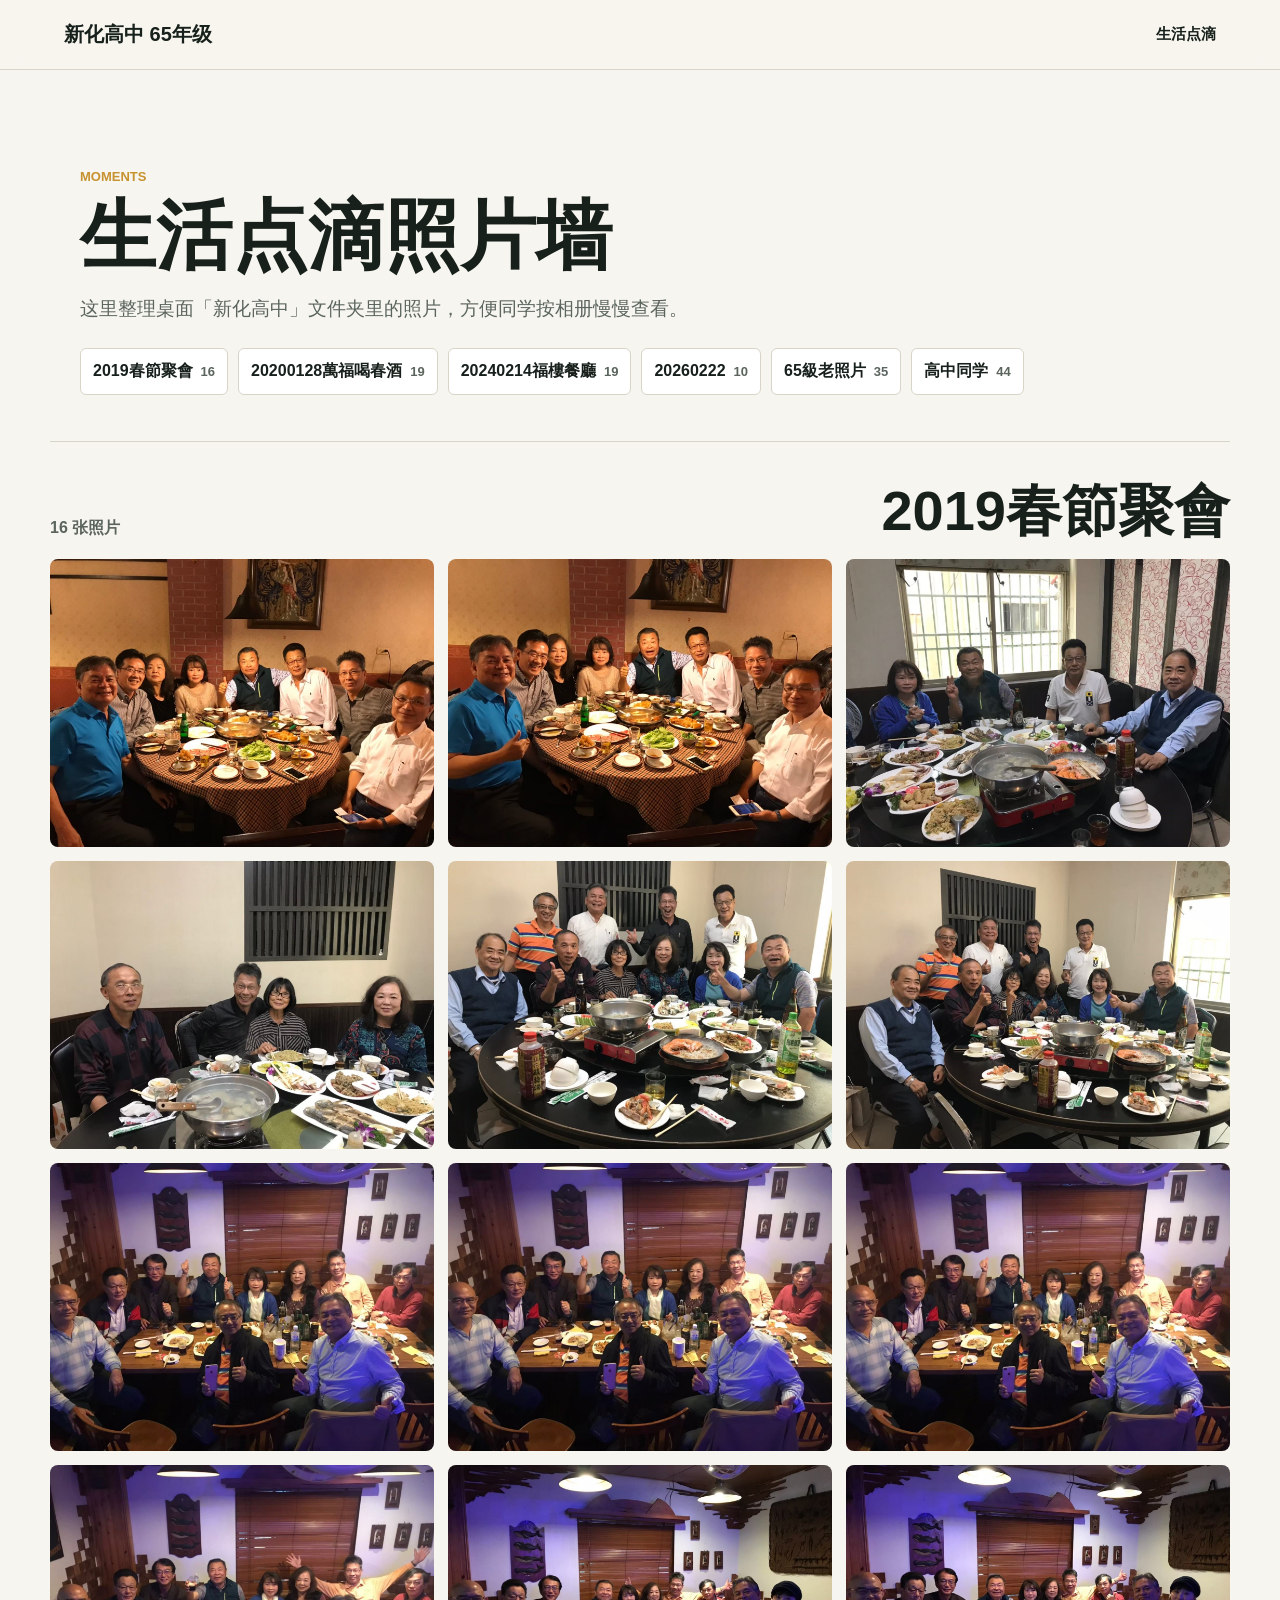
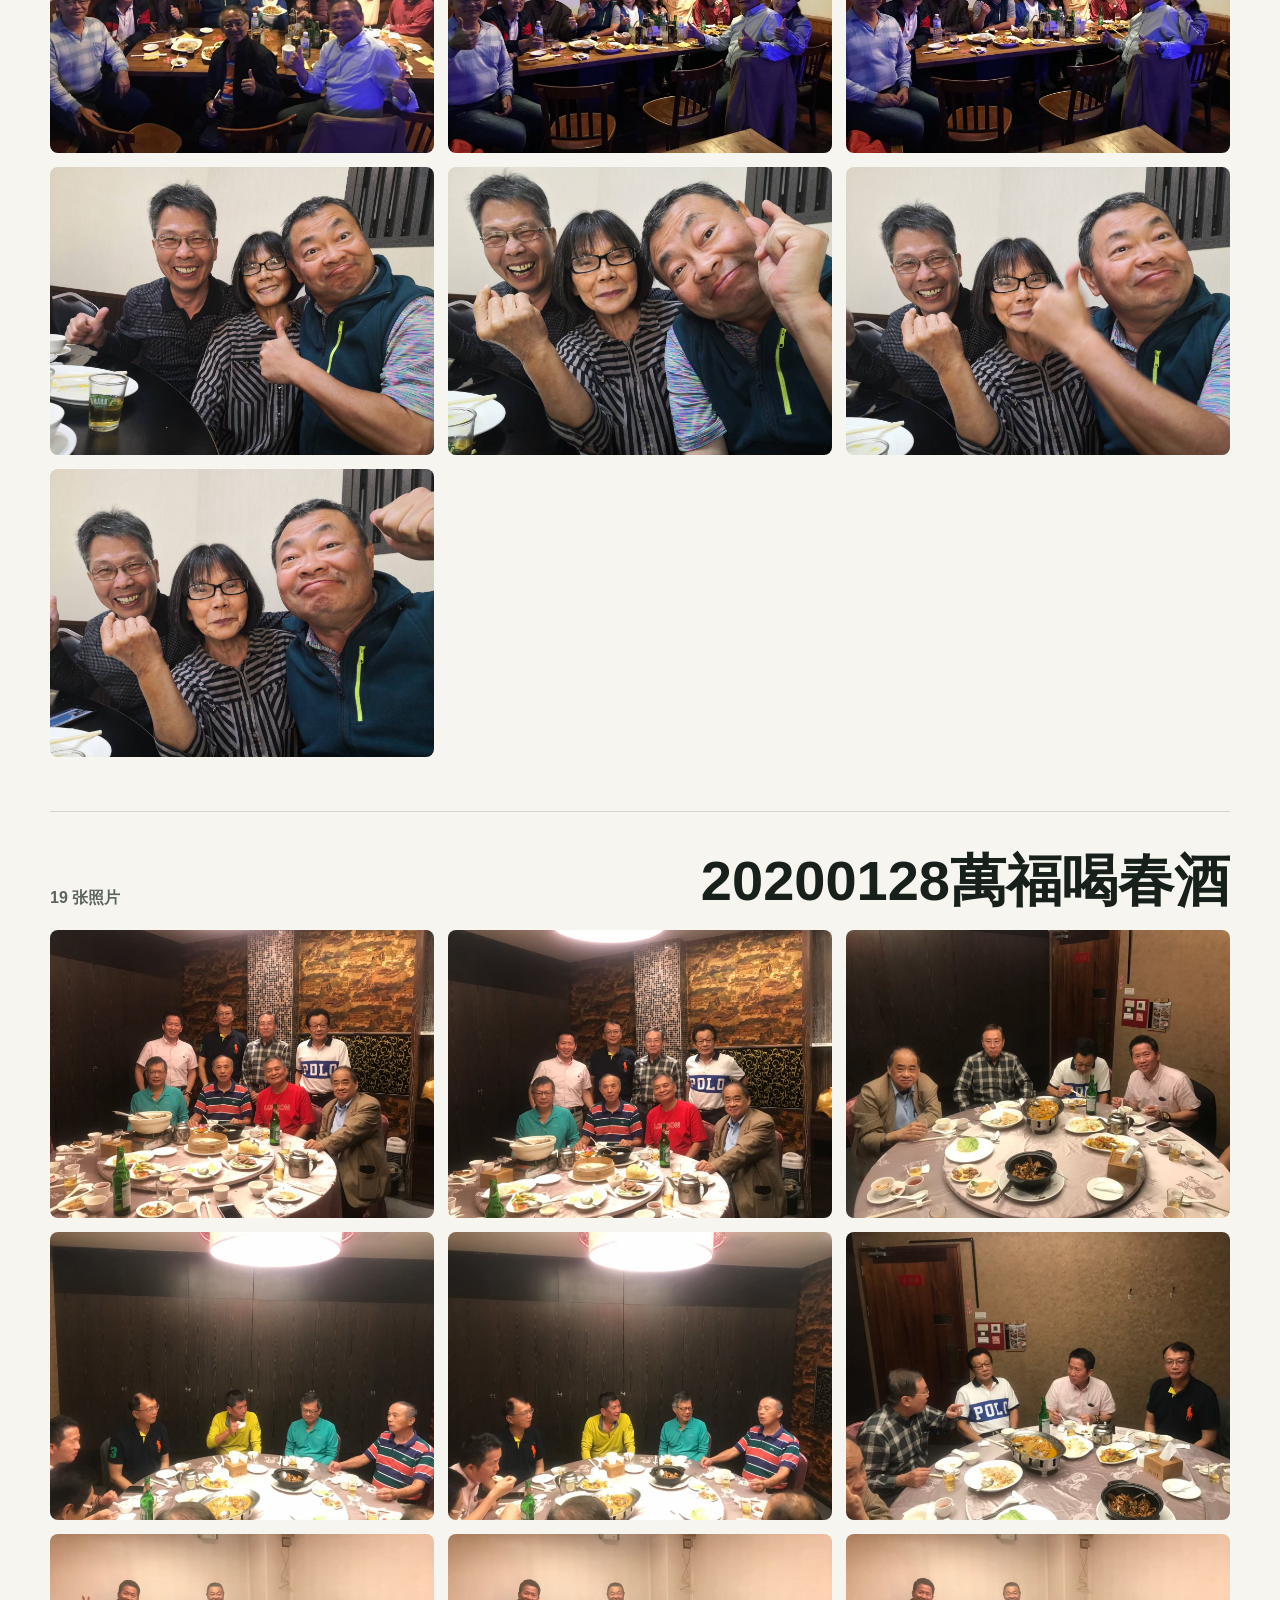
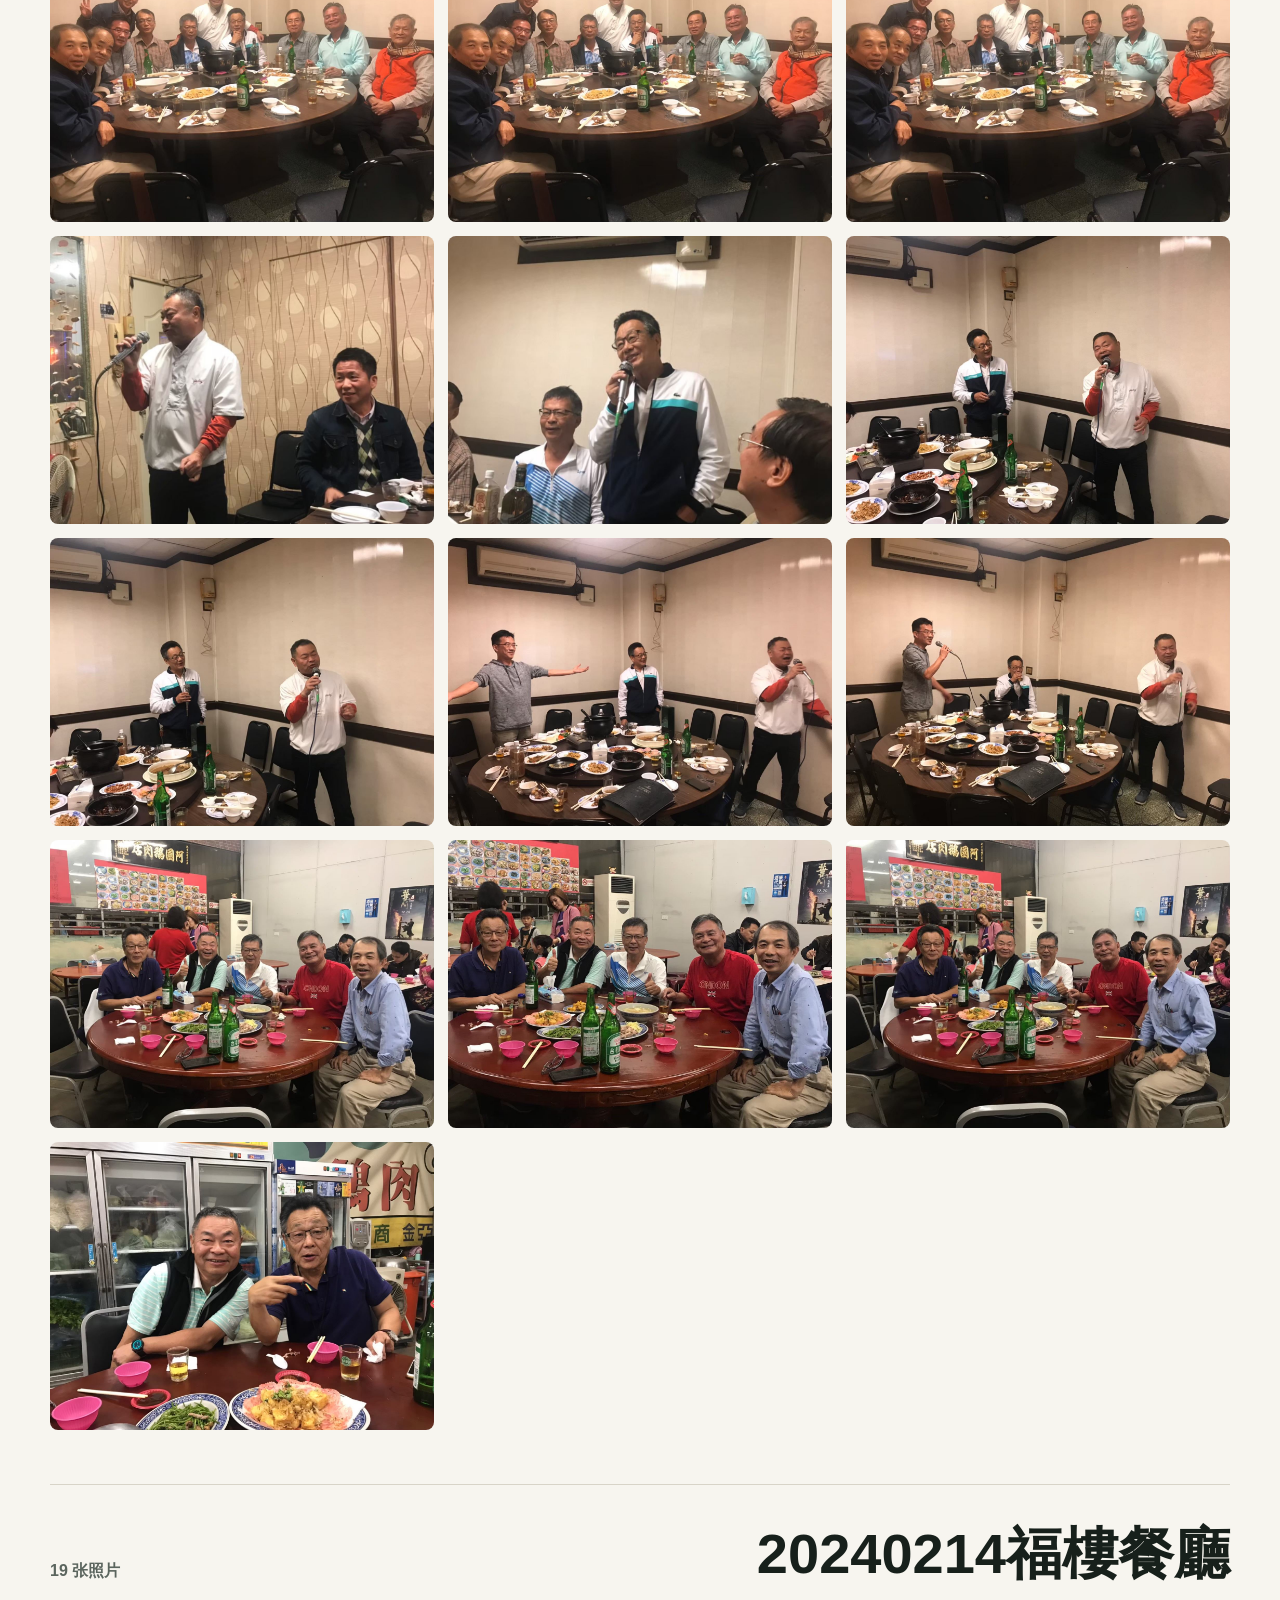
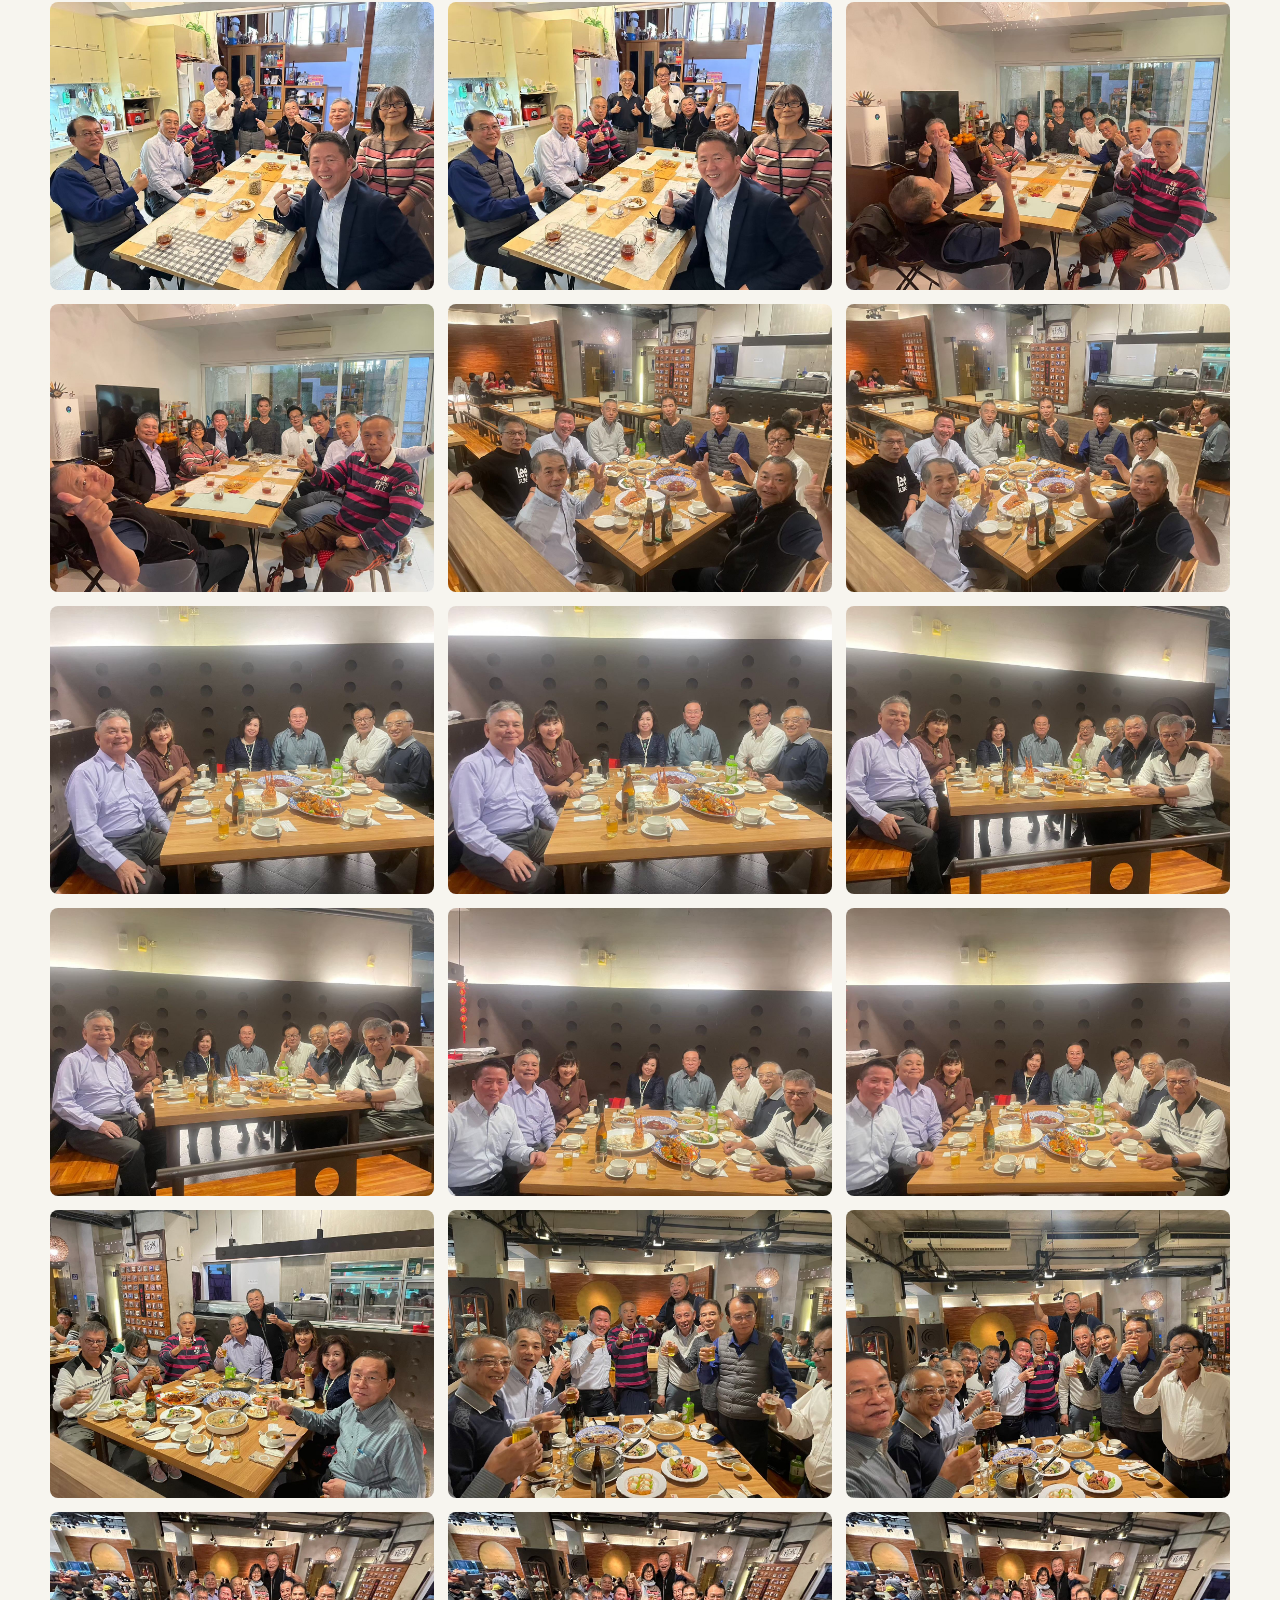
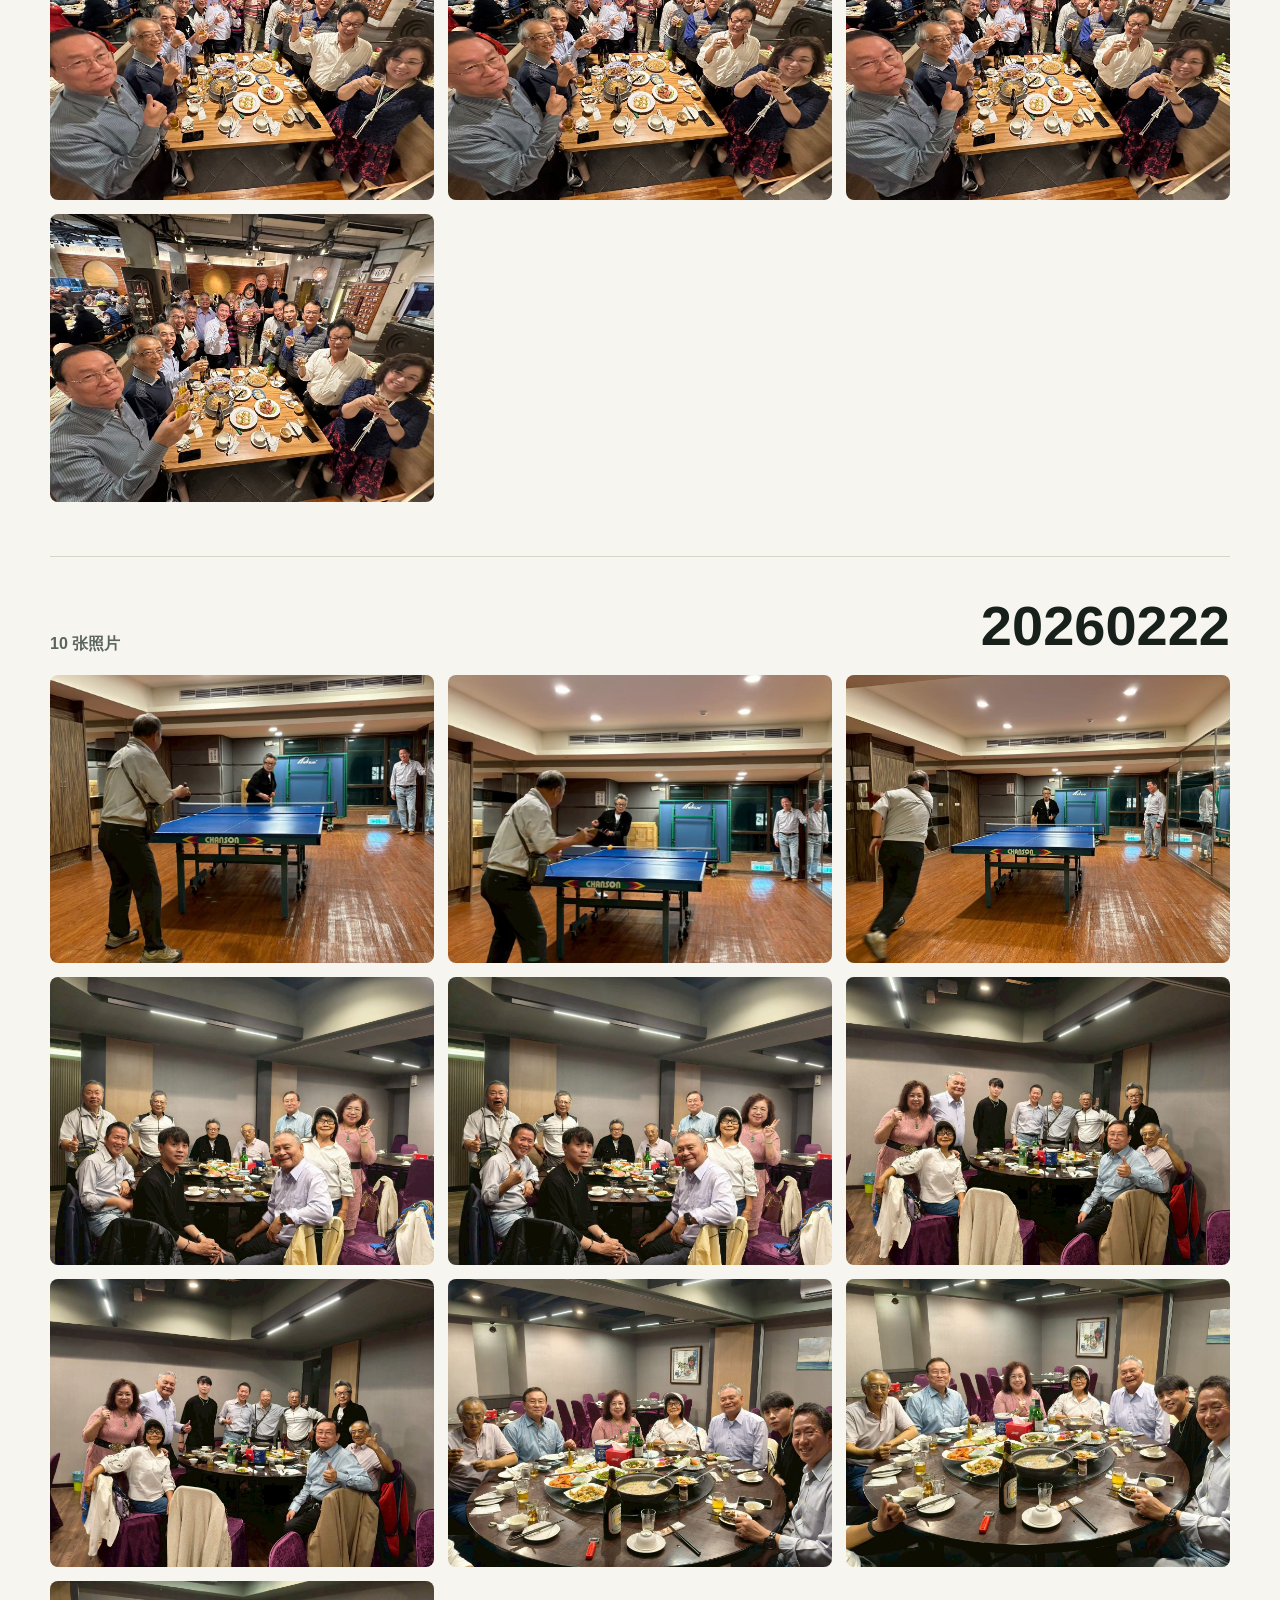
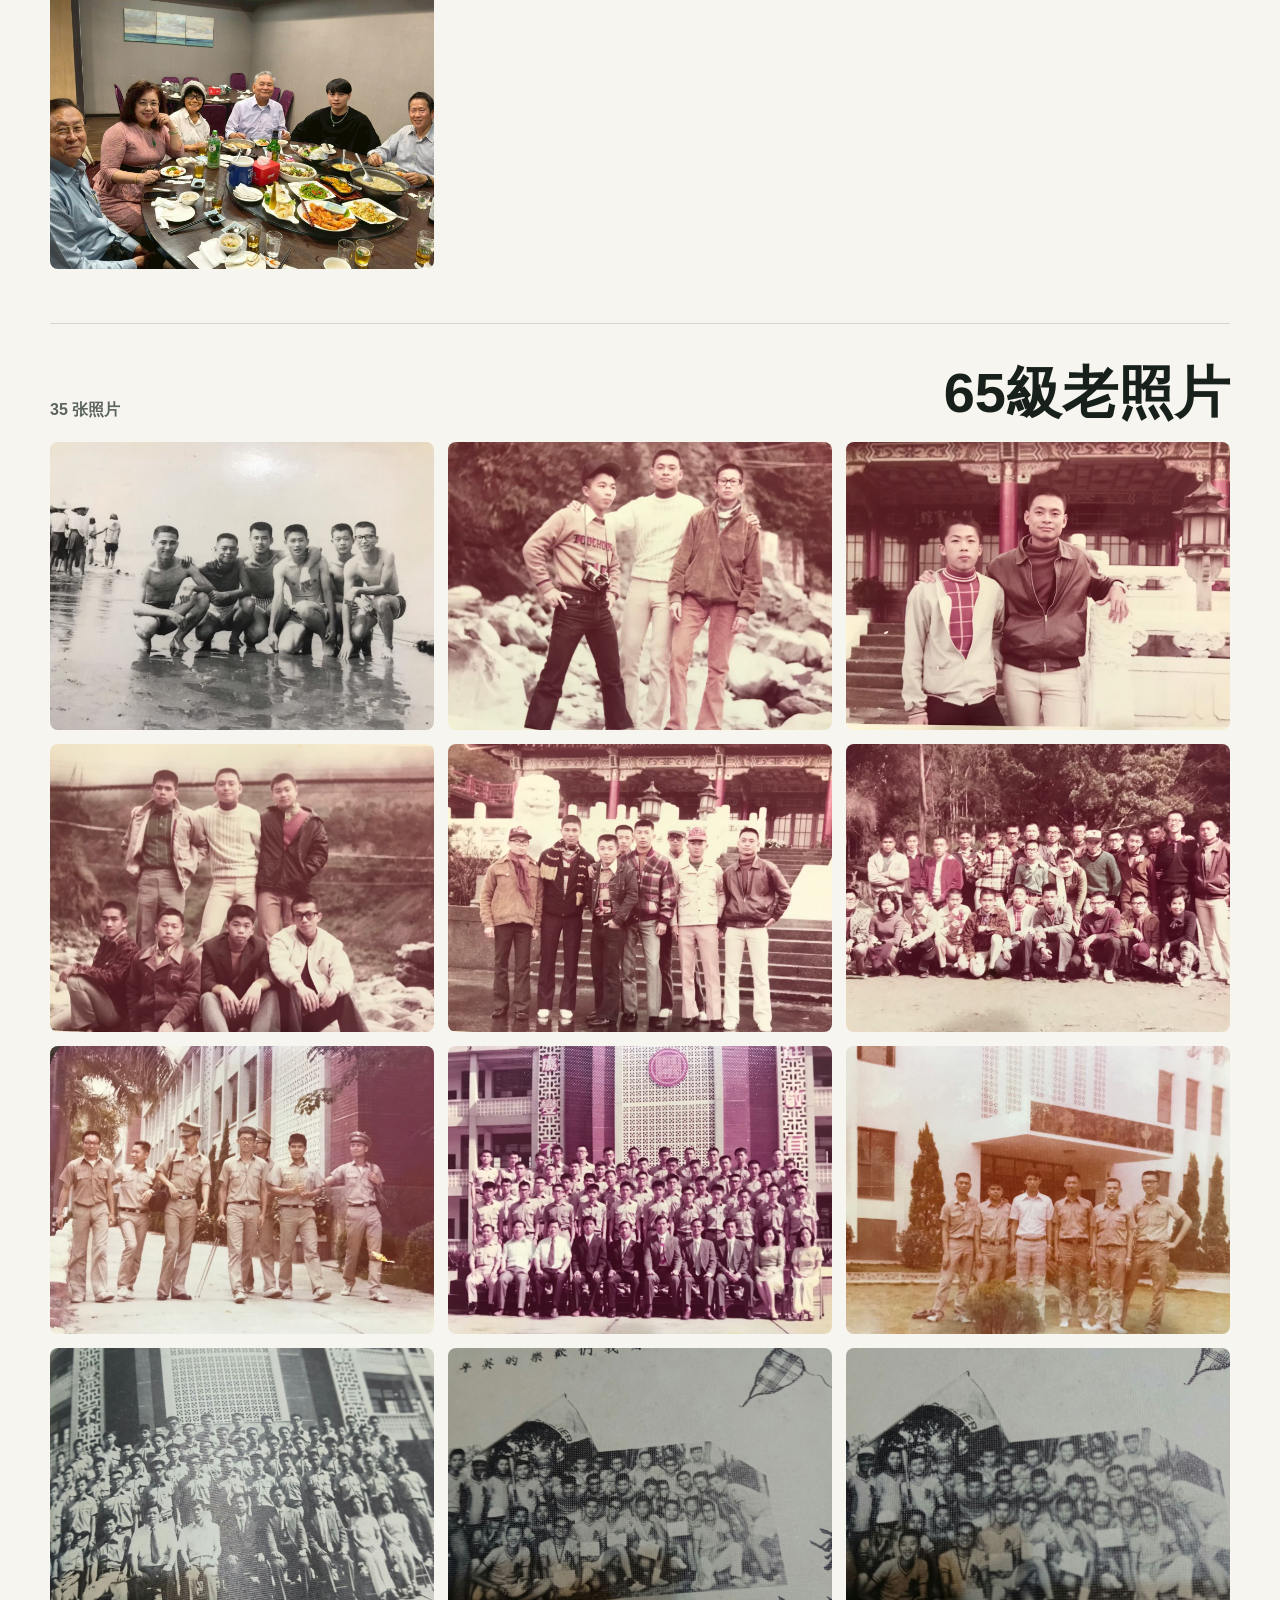
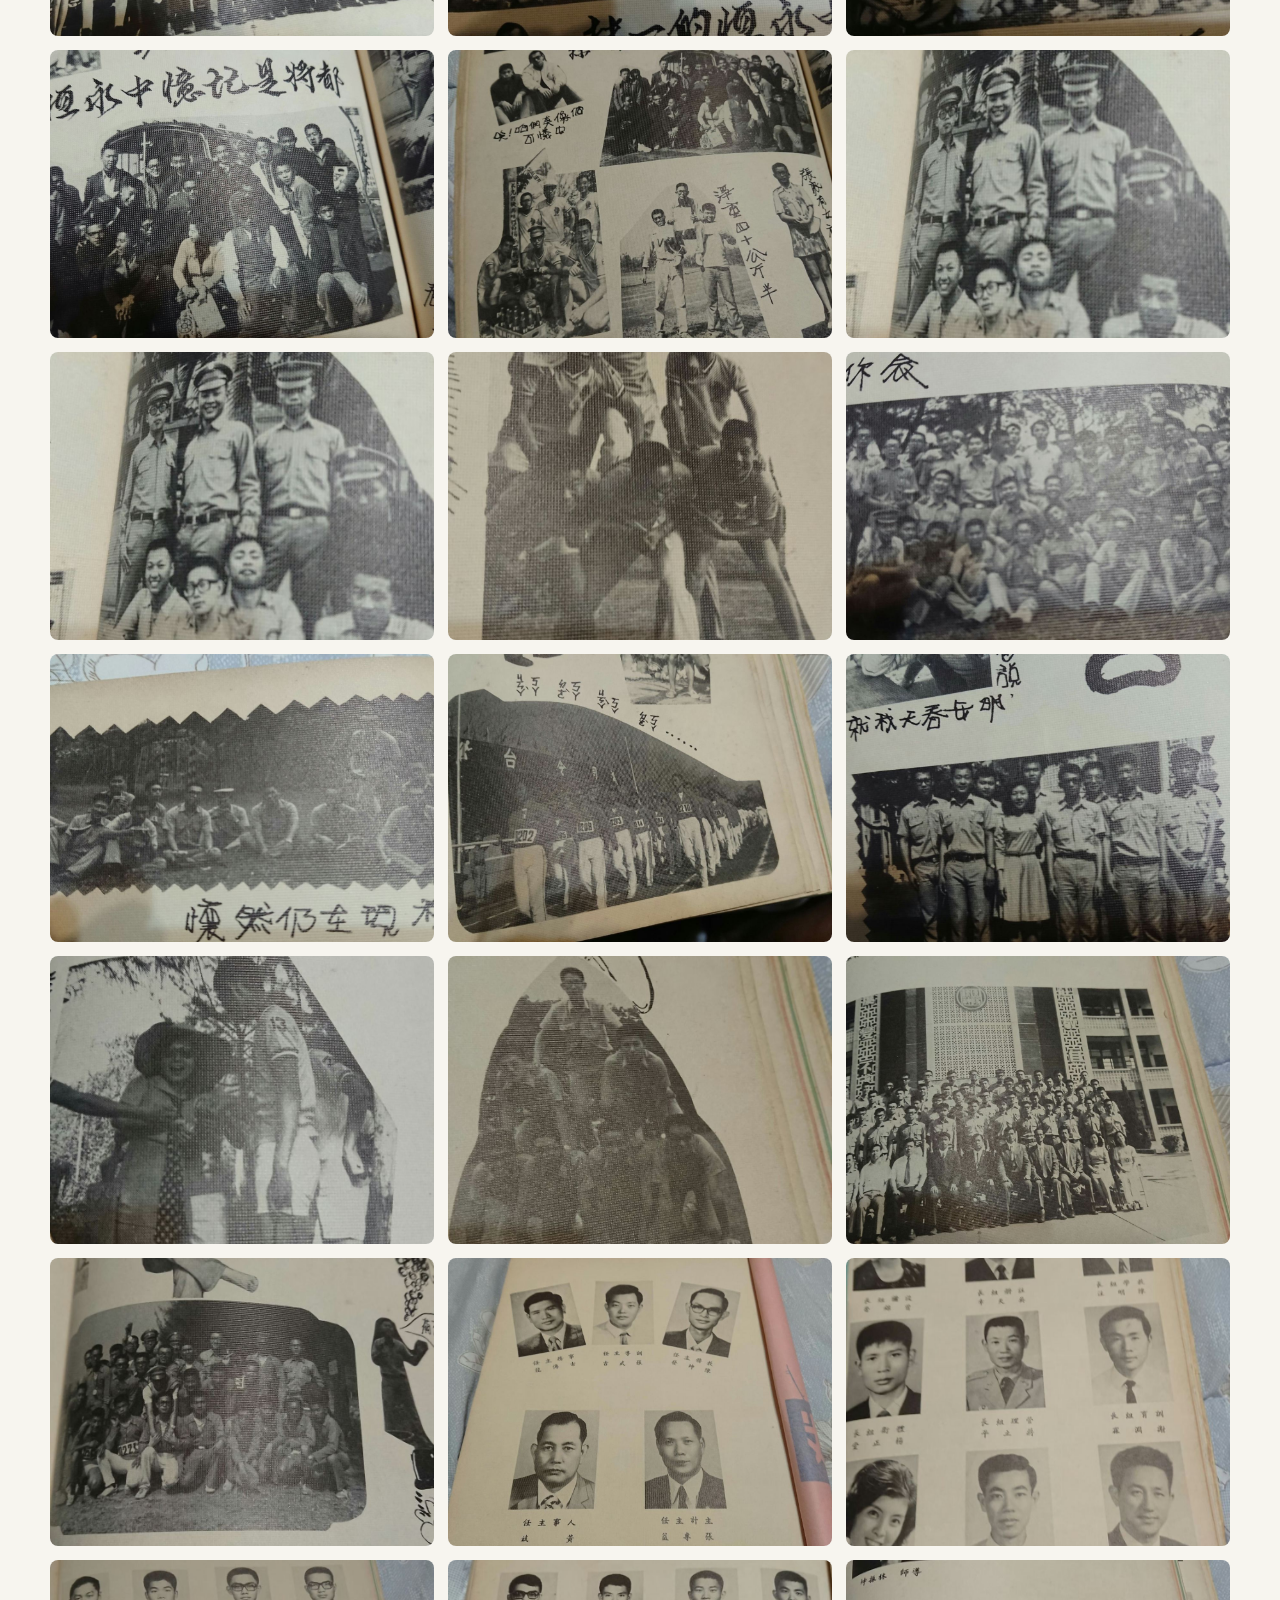
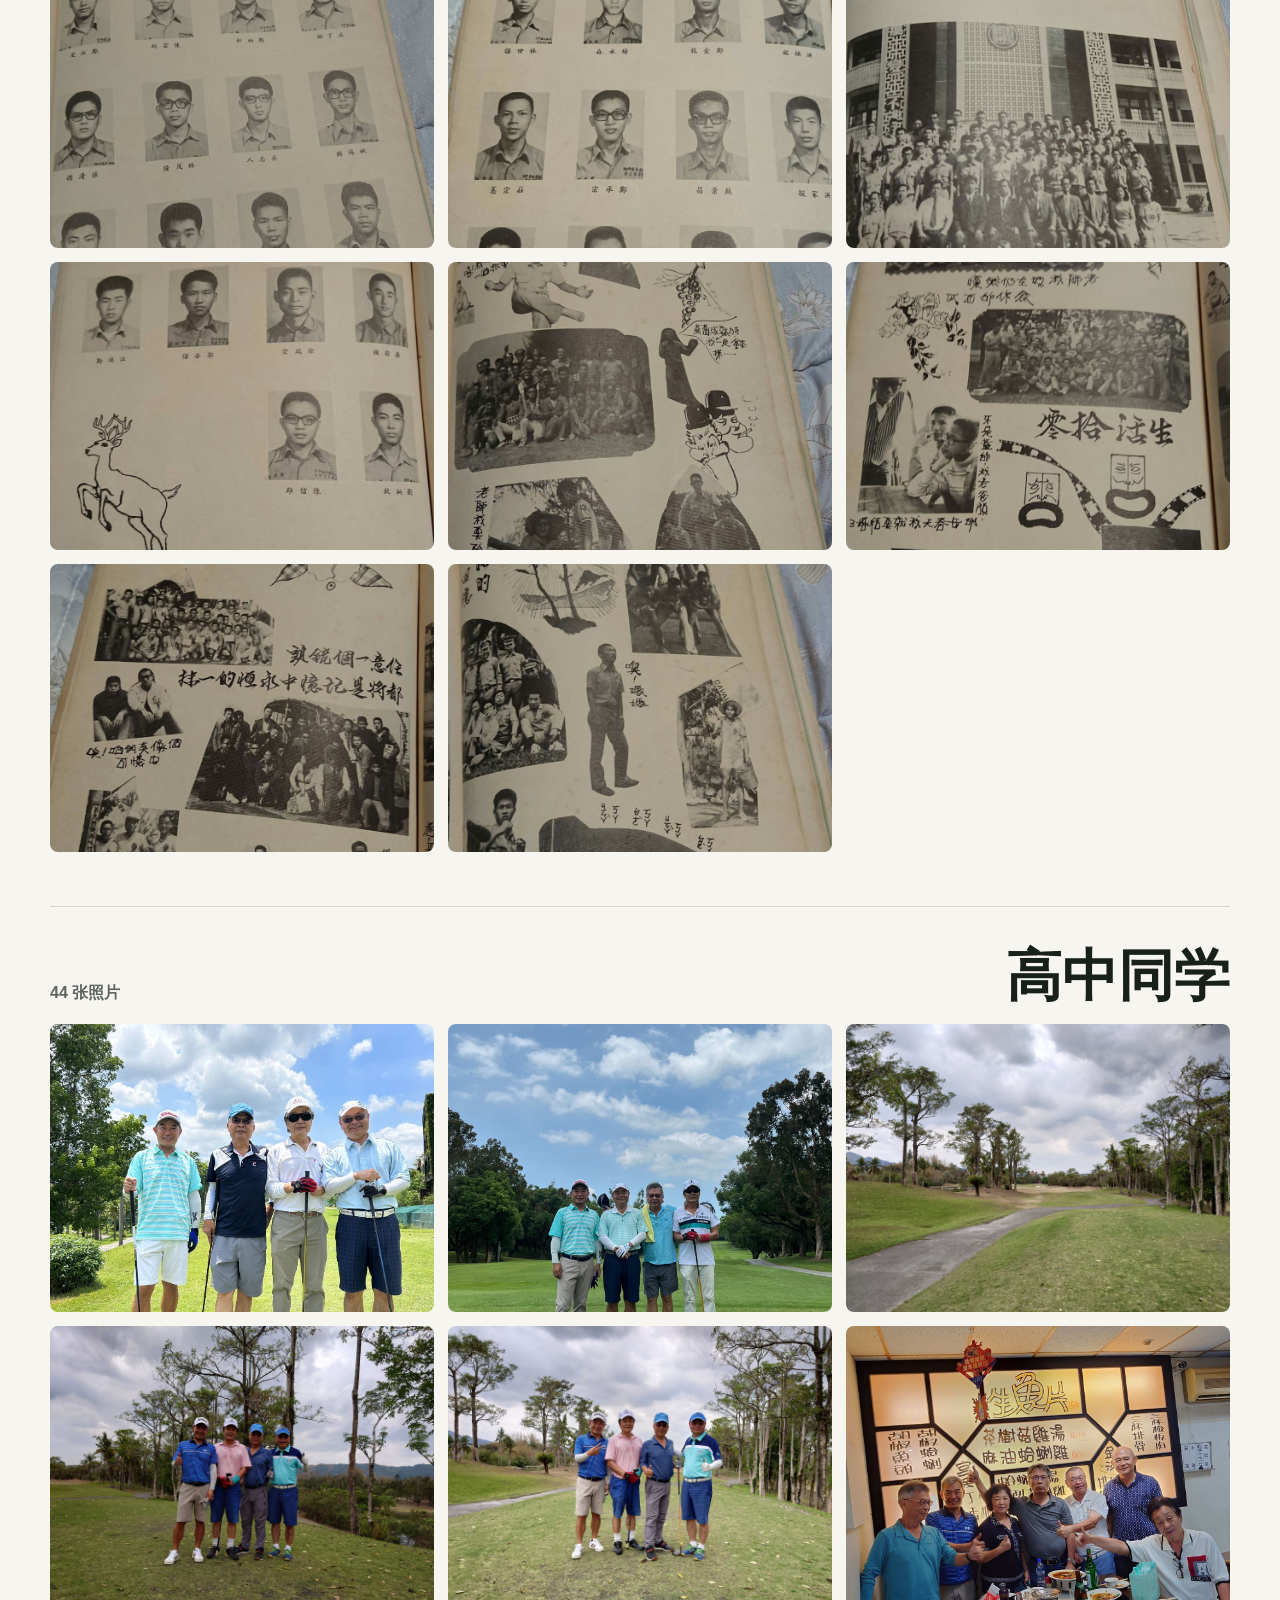
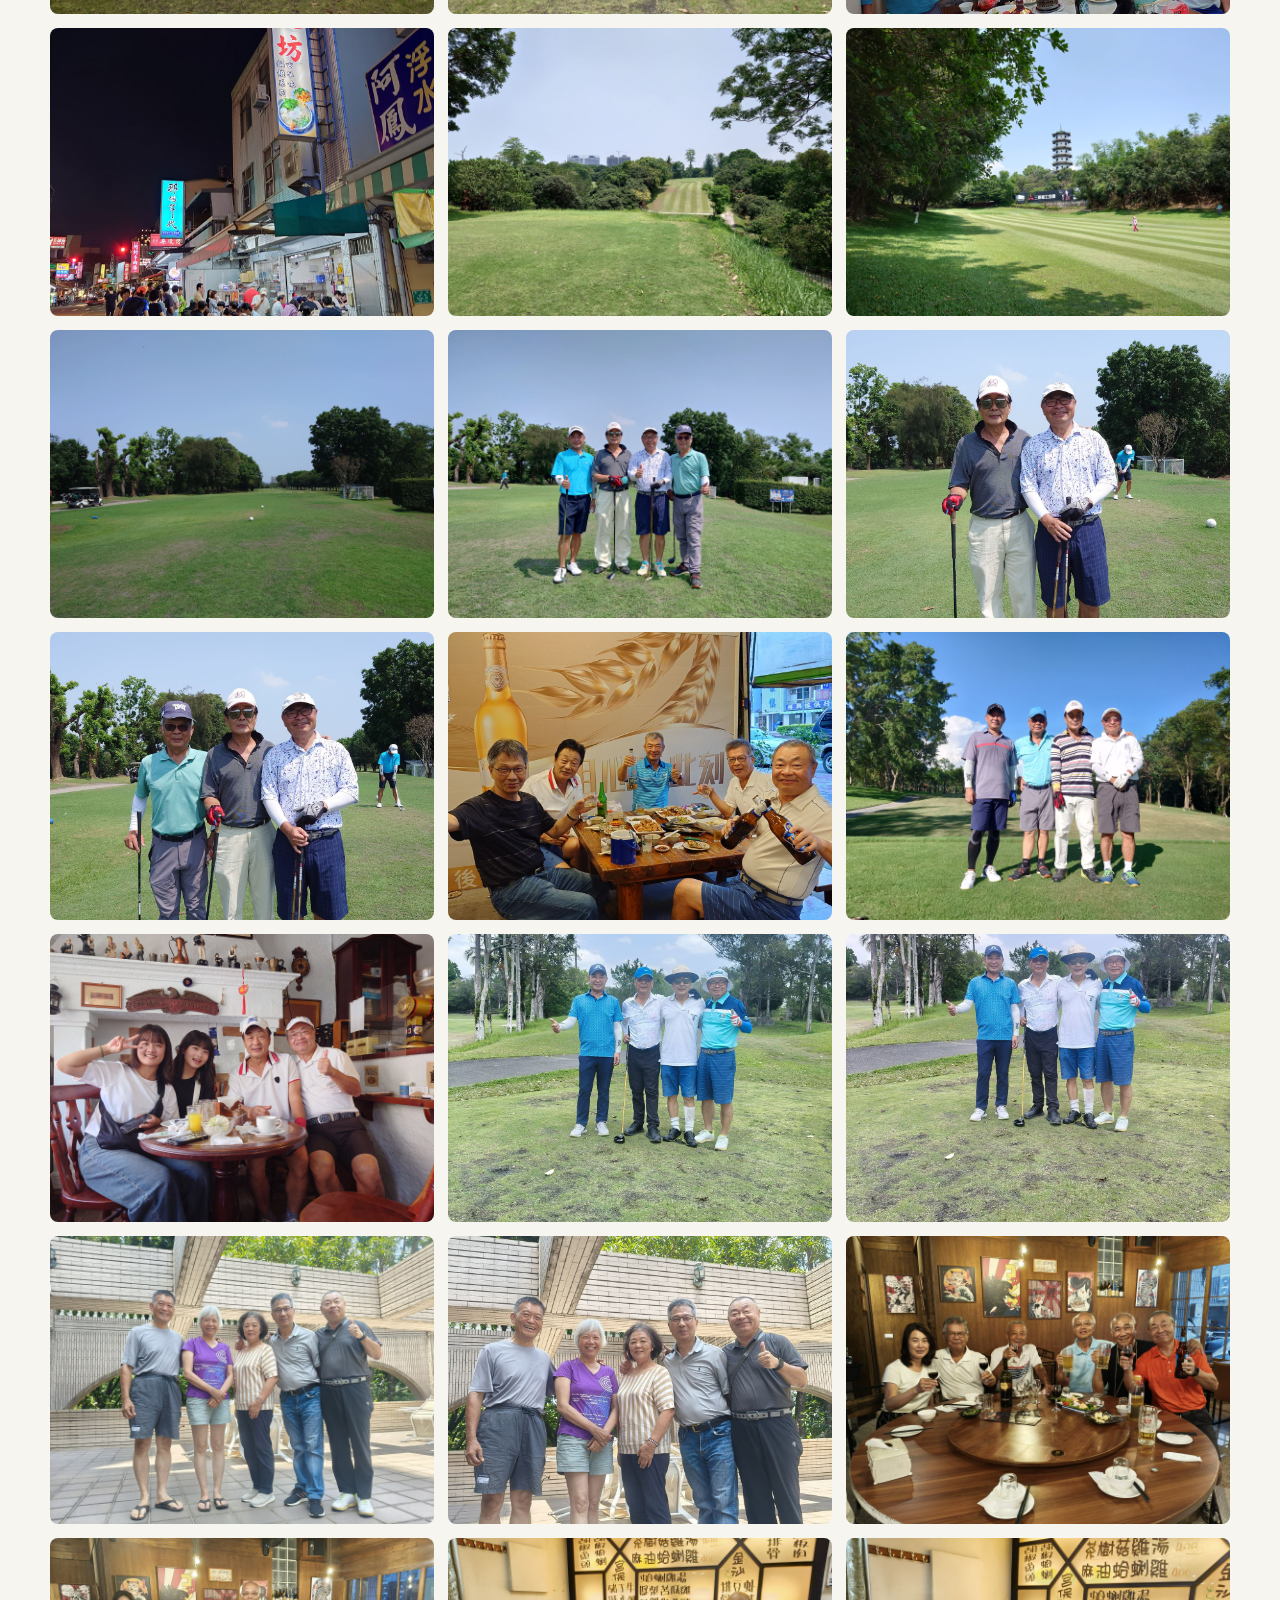
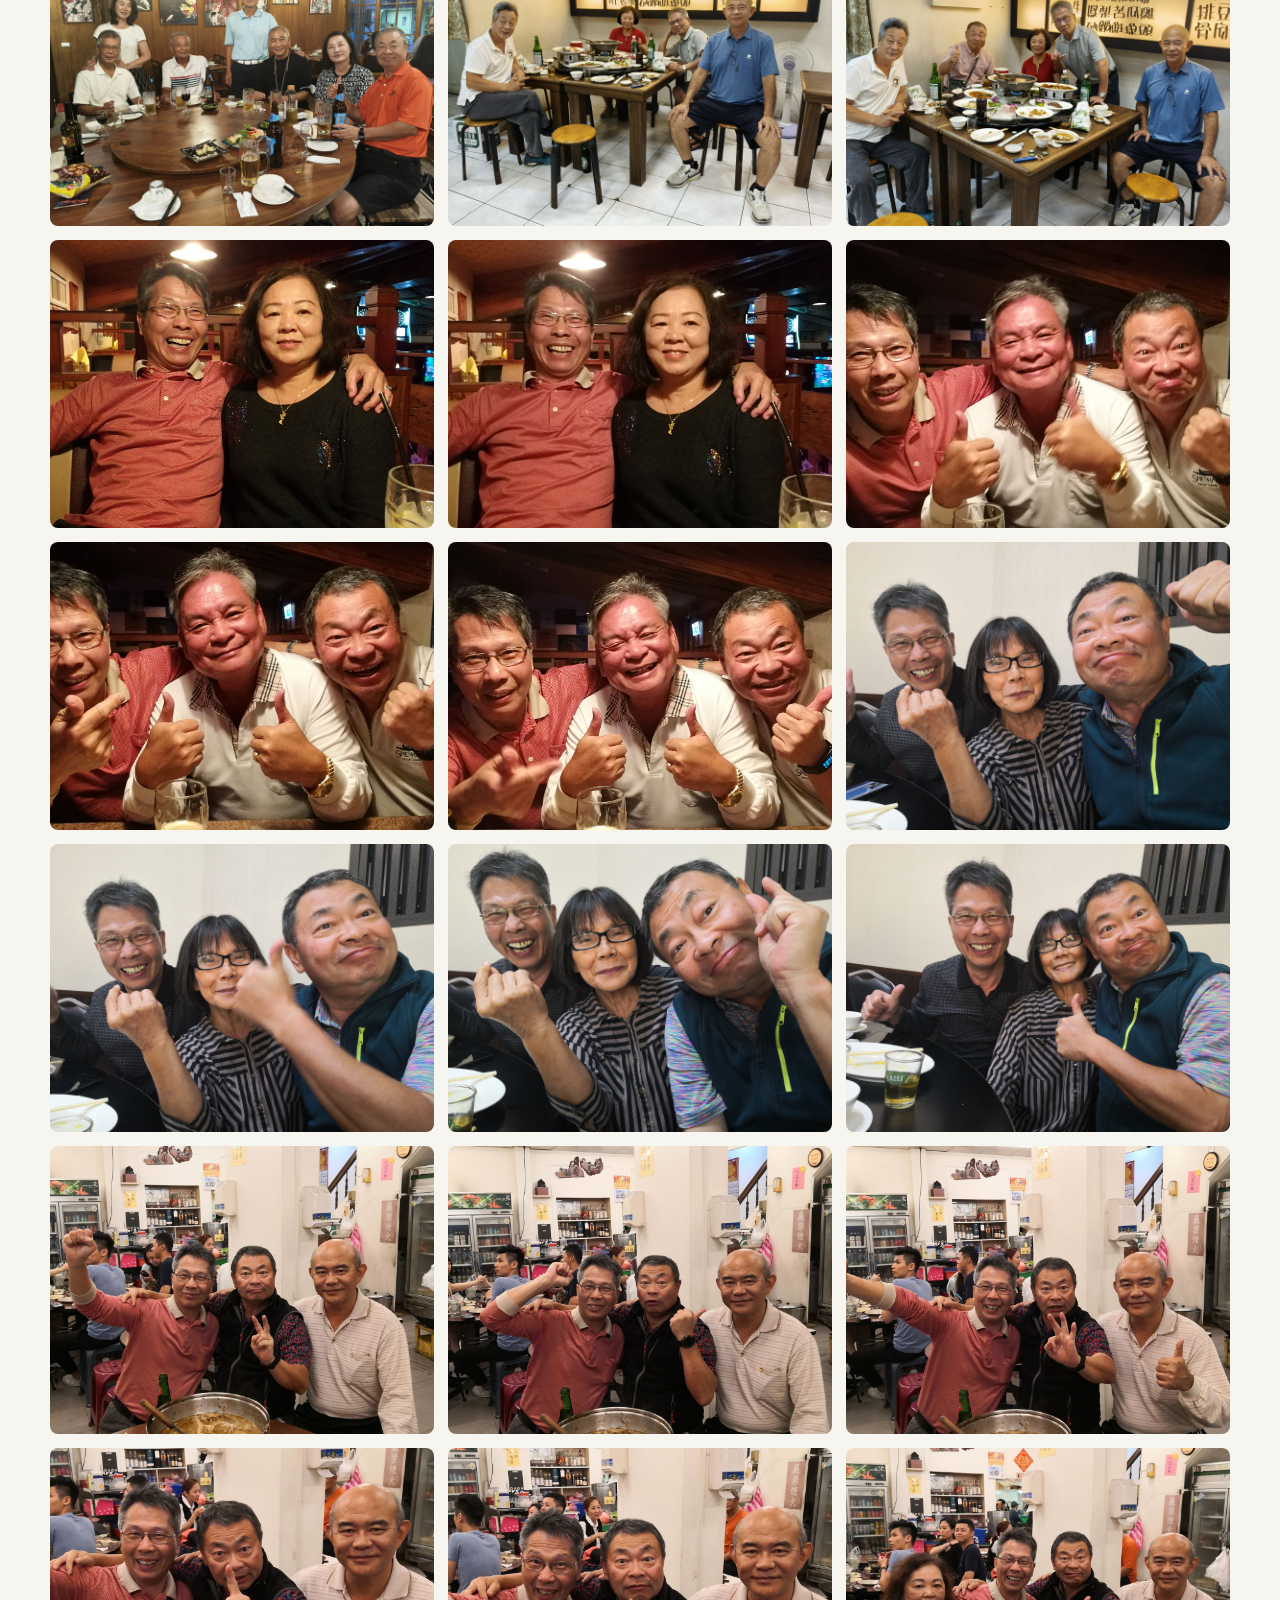
==== commit 474637b4: "simplify homepage sections" ====
--- a/gallery.html
+++ b/gallery.html
@@ -12,7 +12,6 @@
       <a class="brand" href="index.html">新化高中 65年级</a>
       <nav>
         <a href="index.html#moments">生活点滴</a>
-        <a href="index.html#contact">联系</a>
       </nav>
     </header>
     <main>
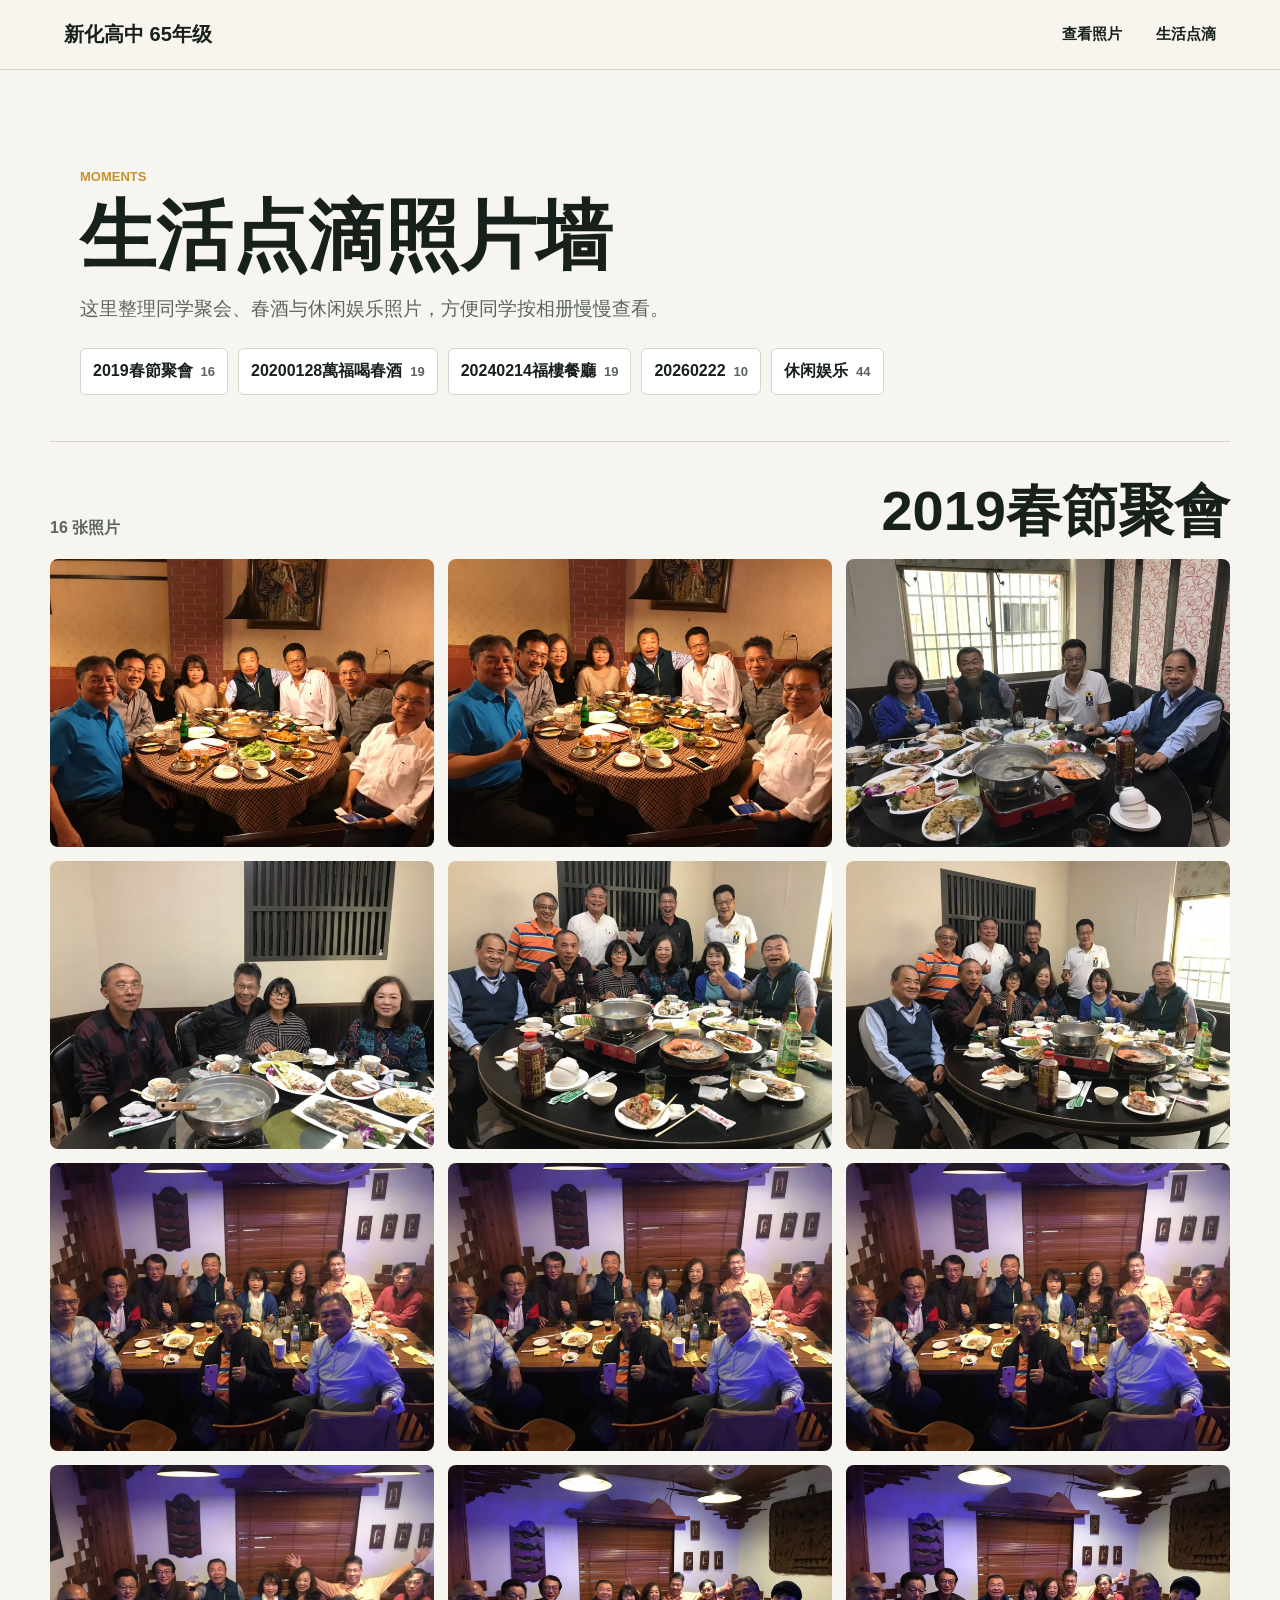
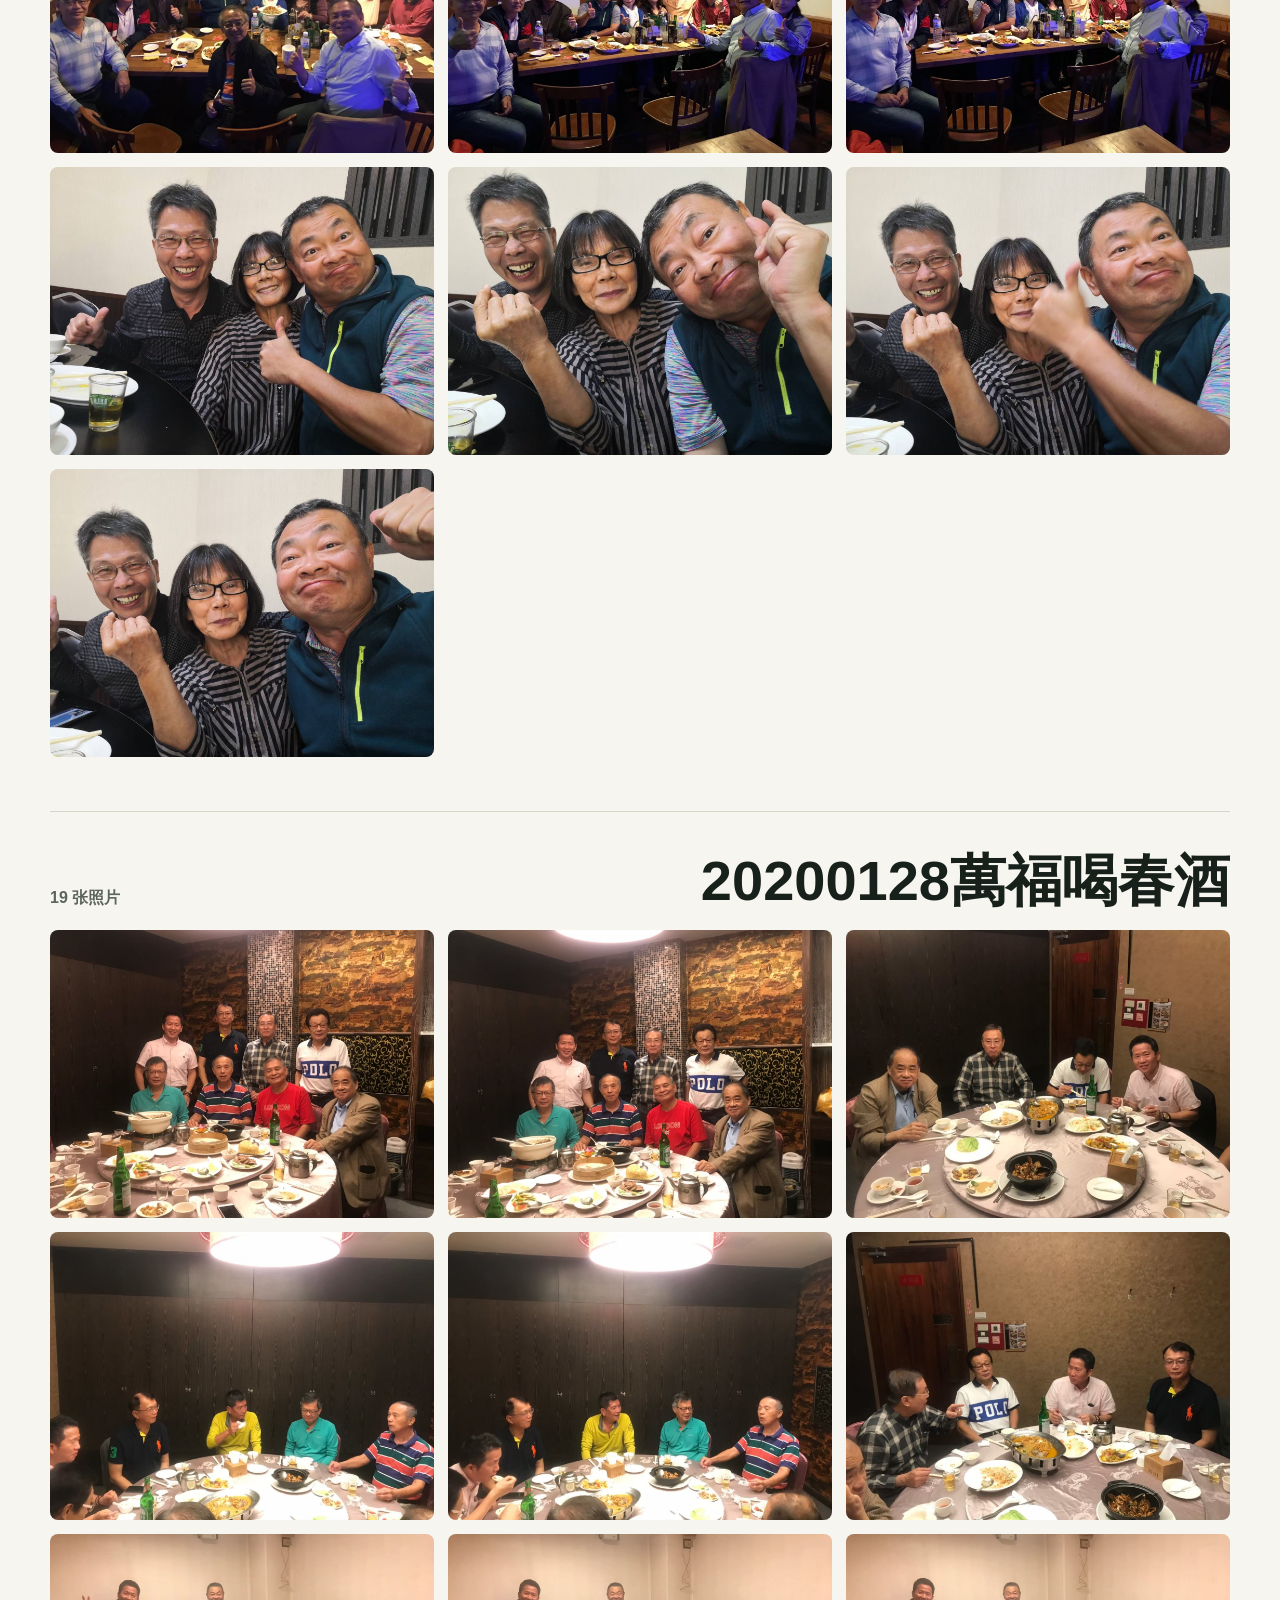
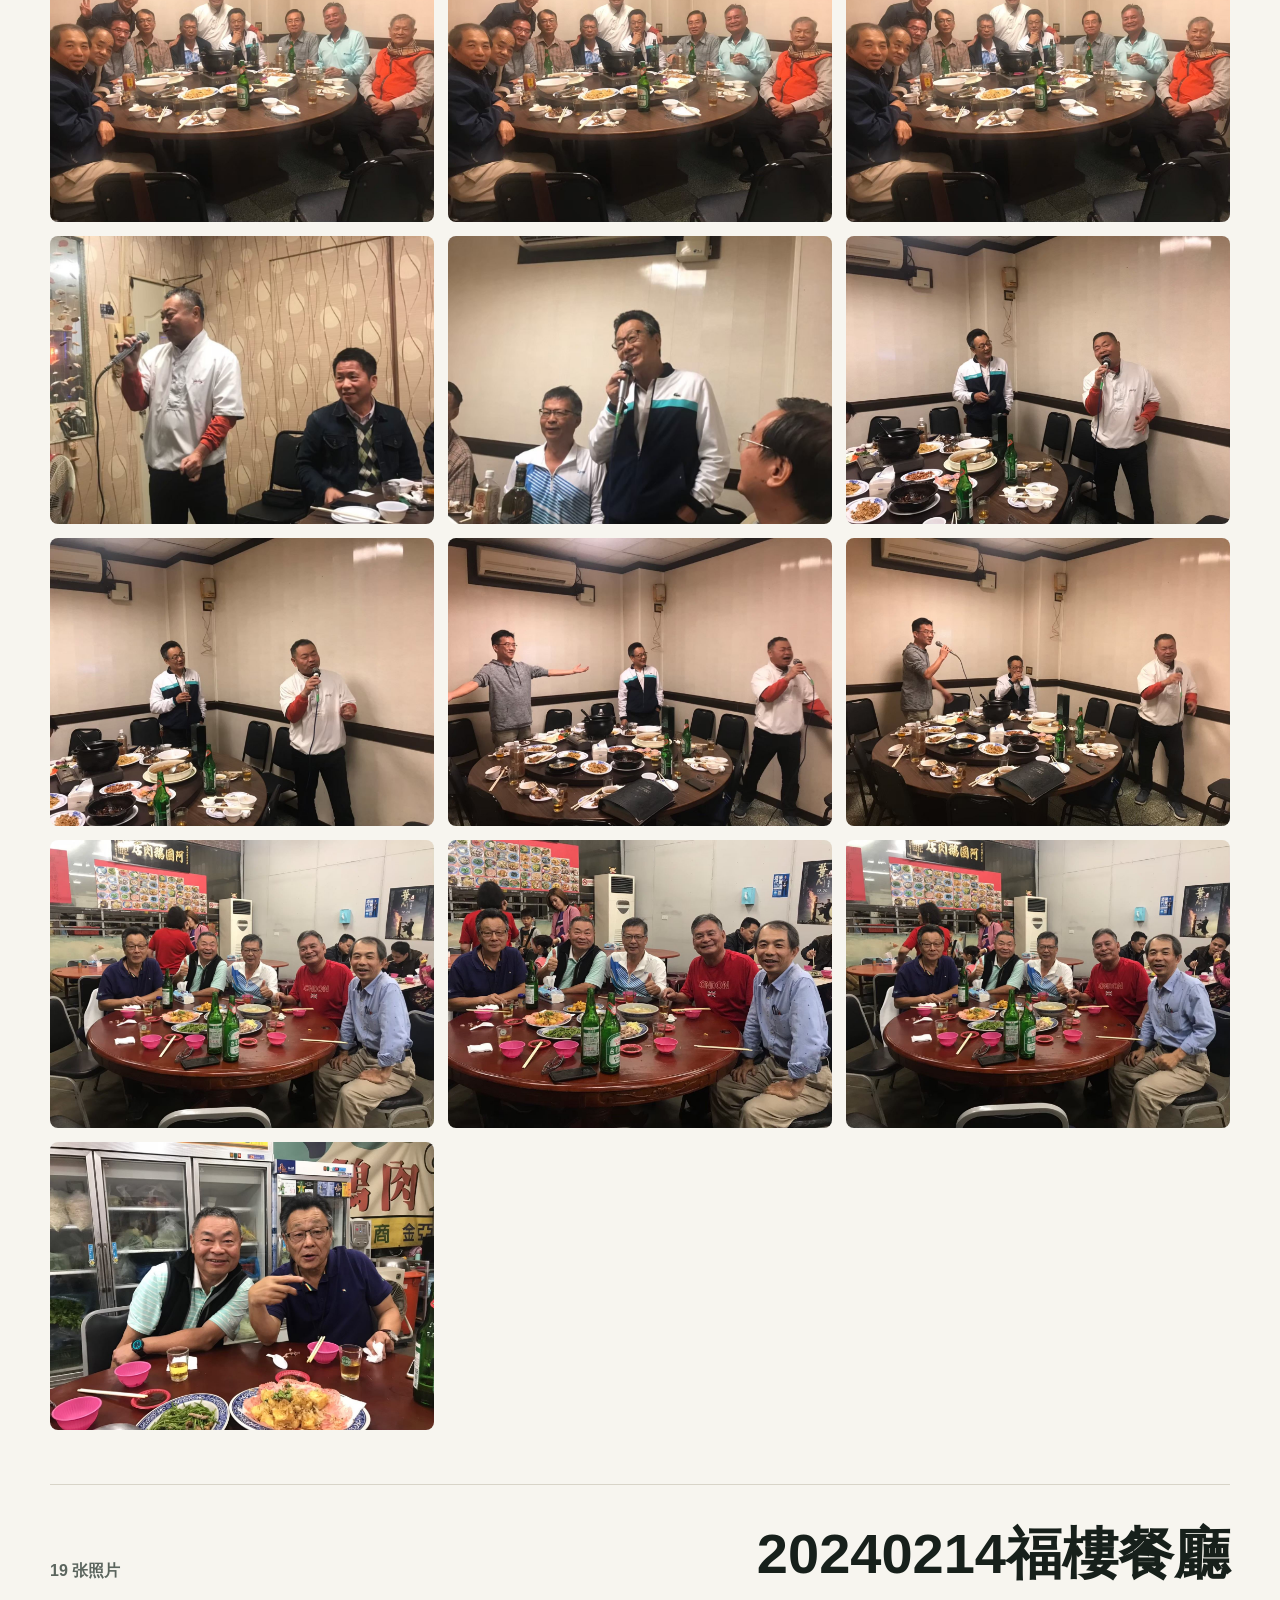
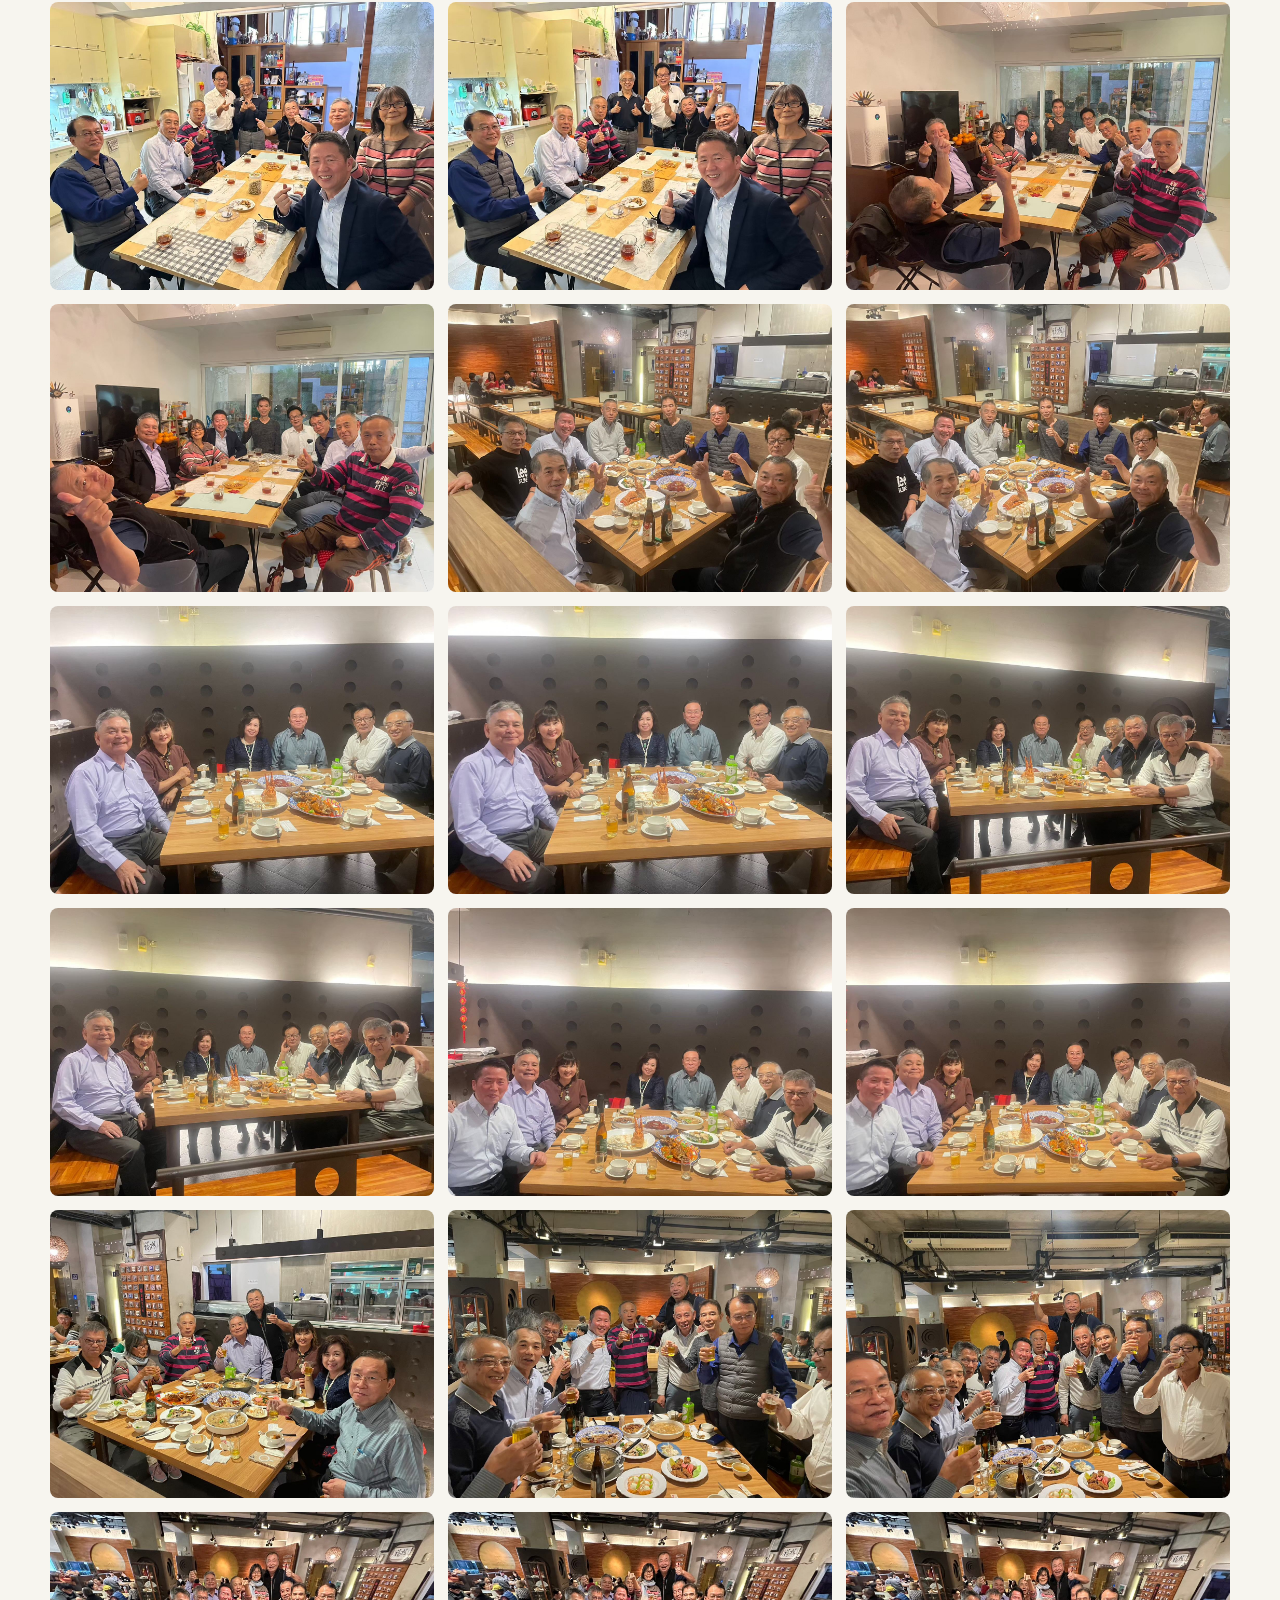
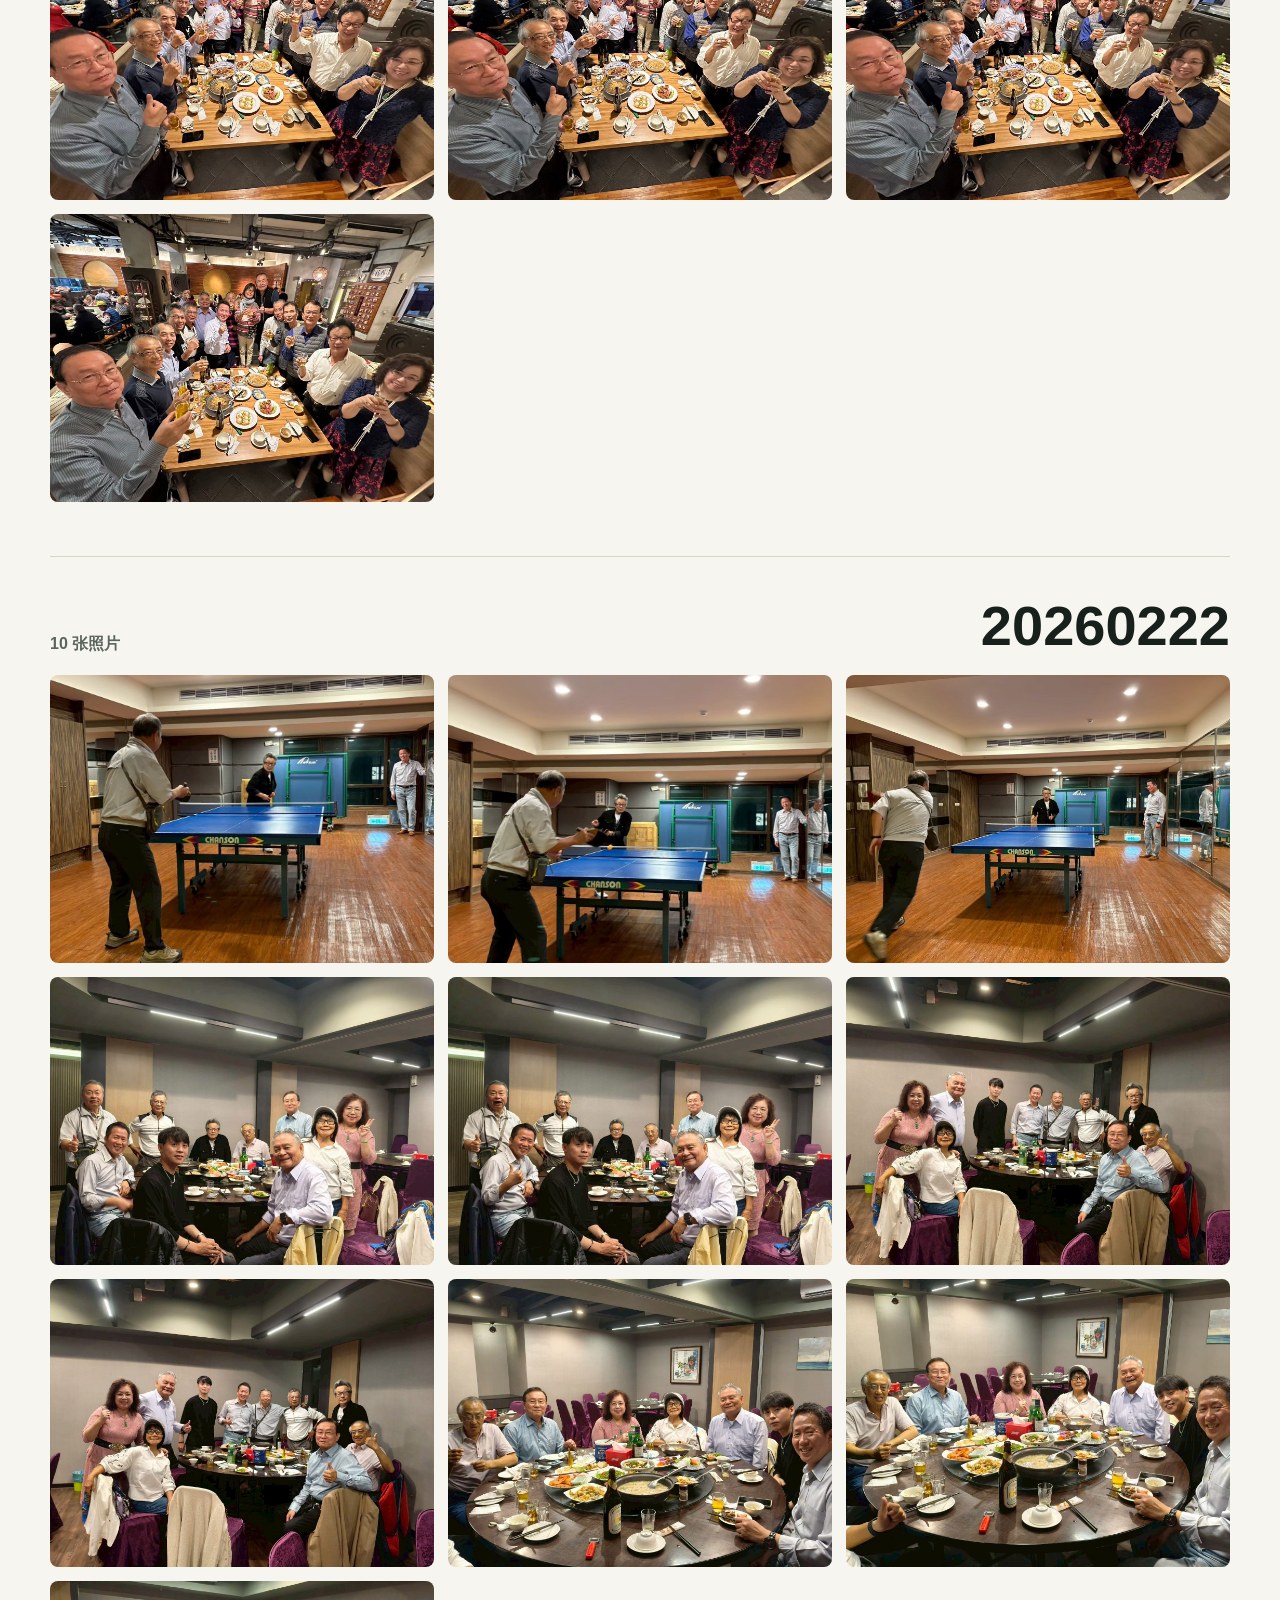
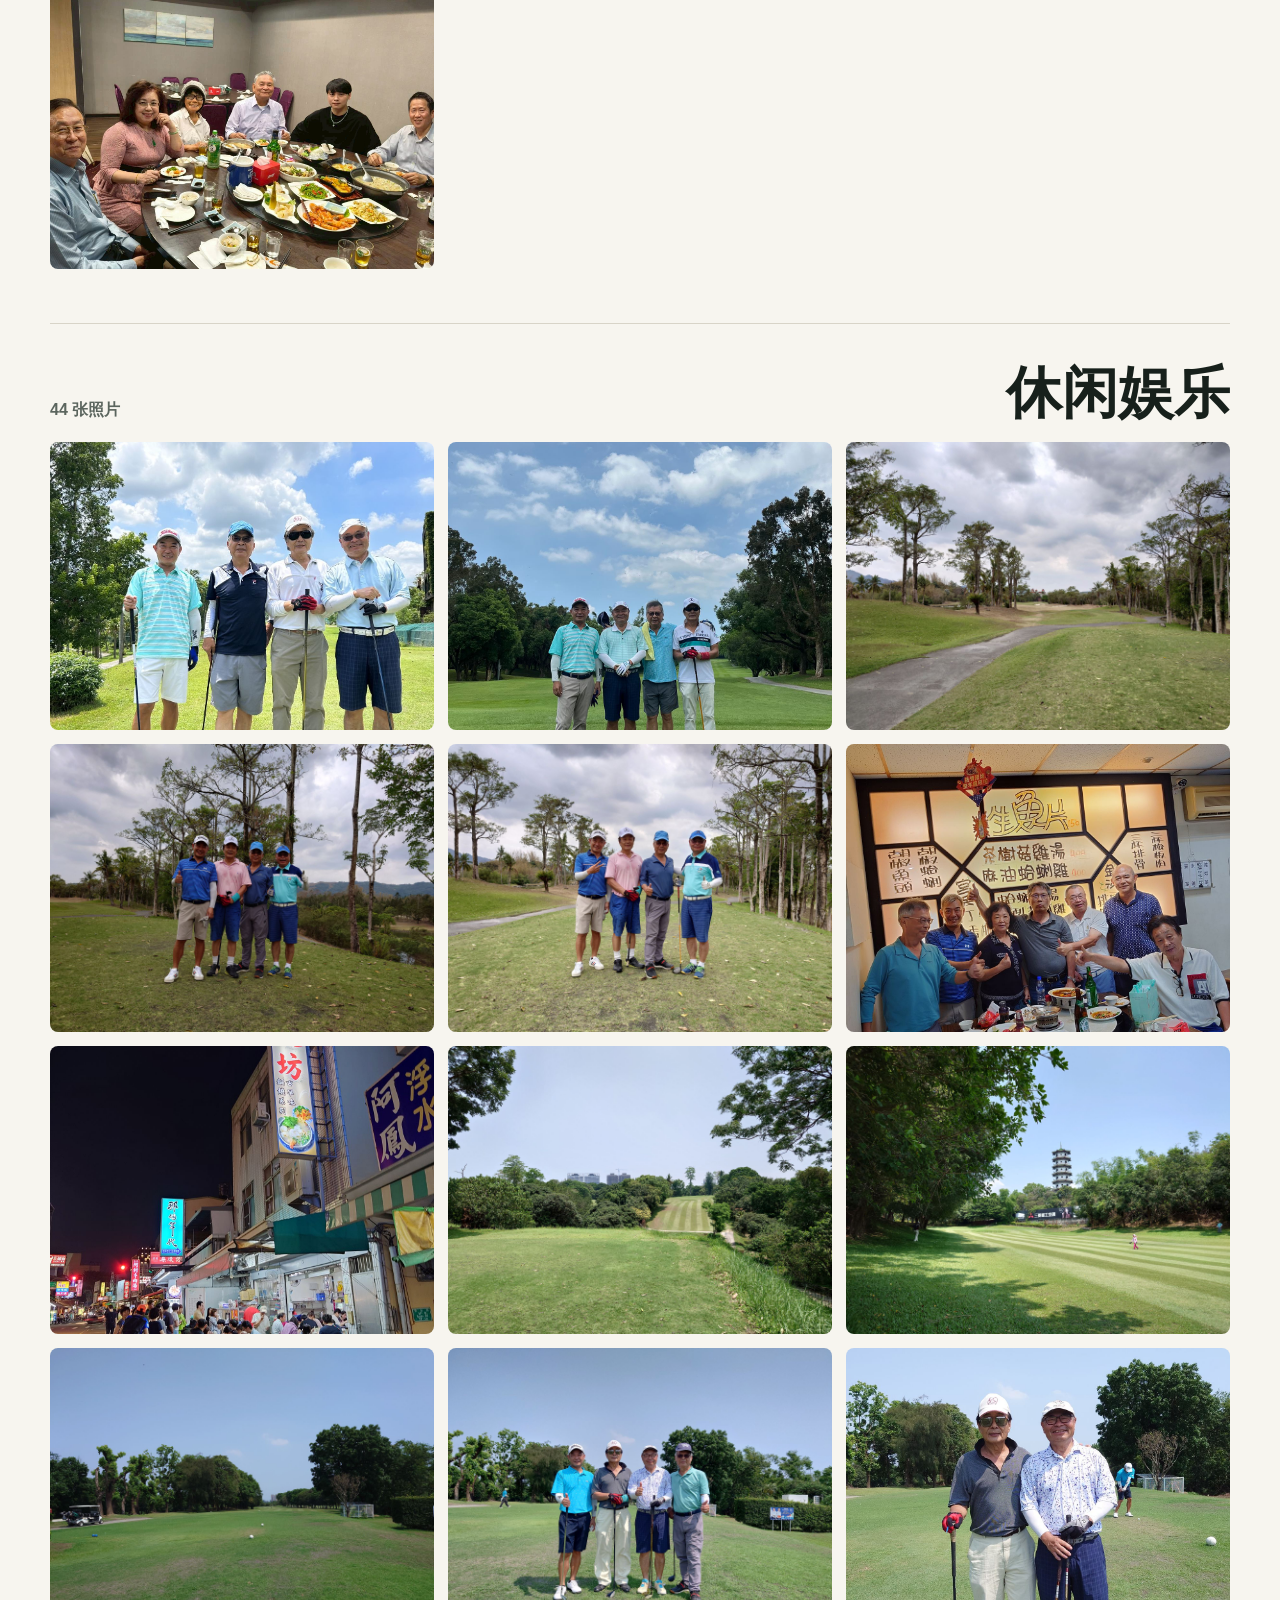
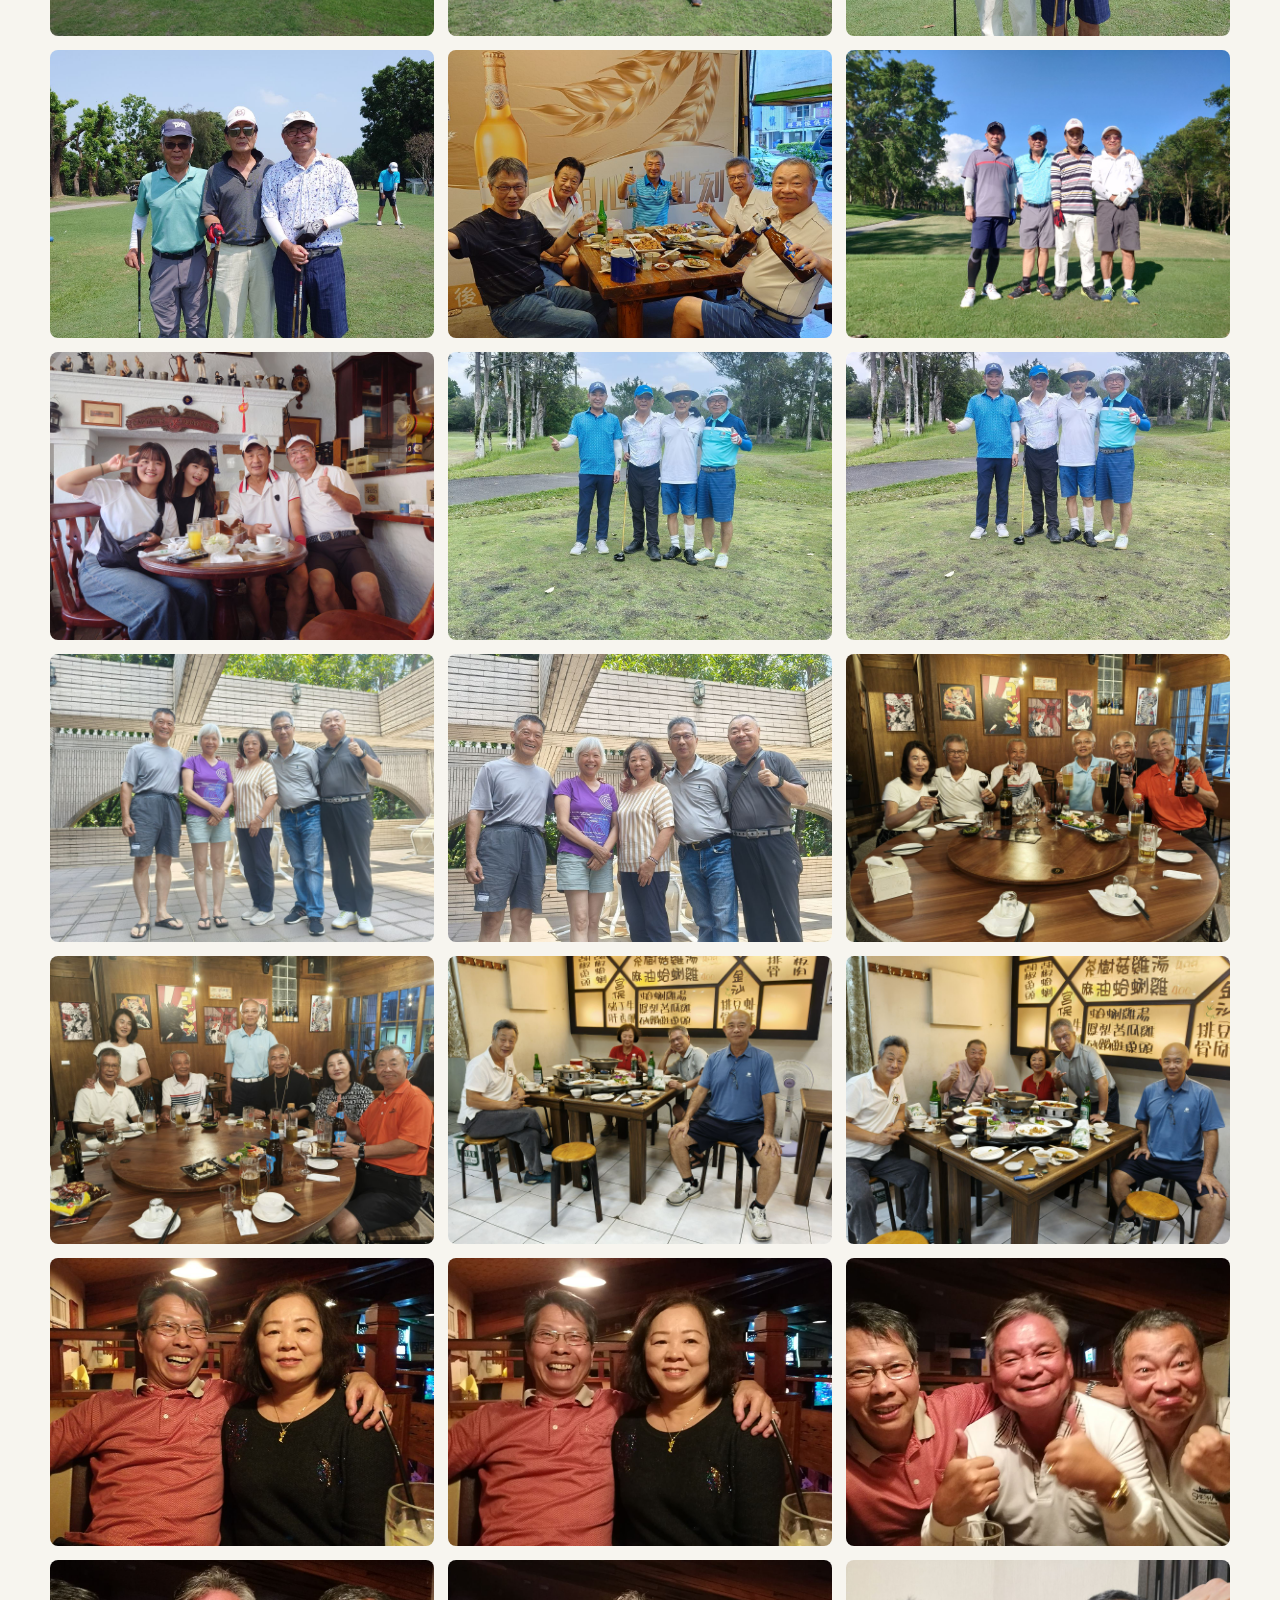
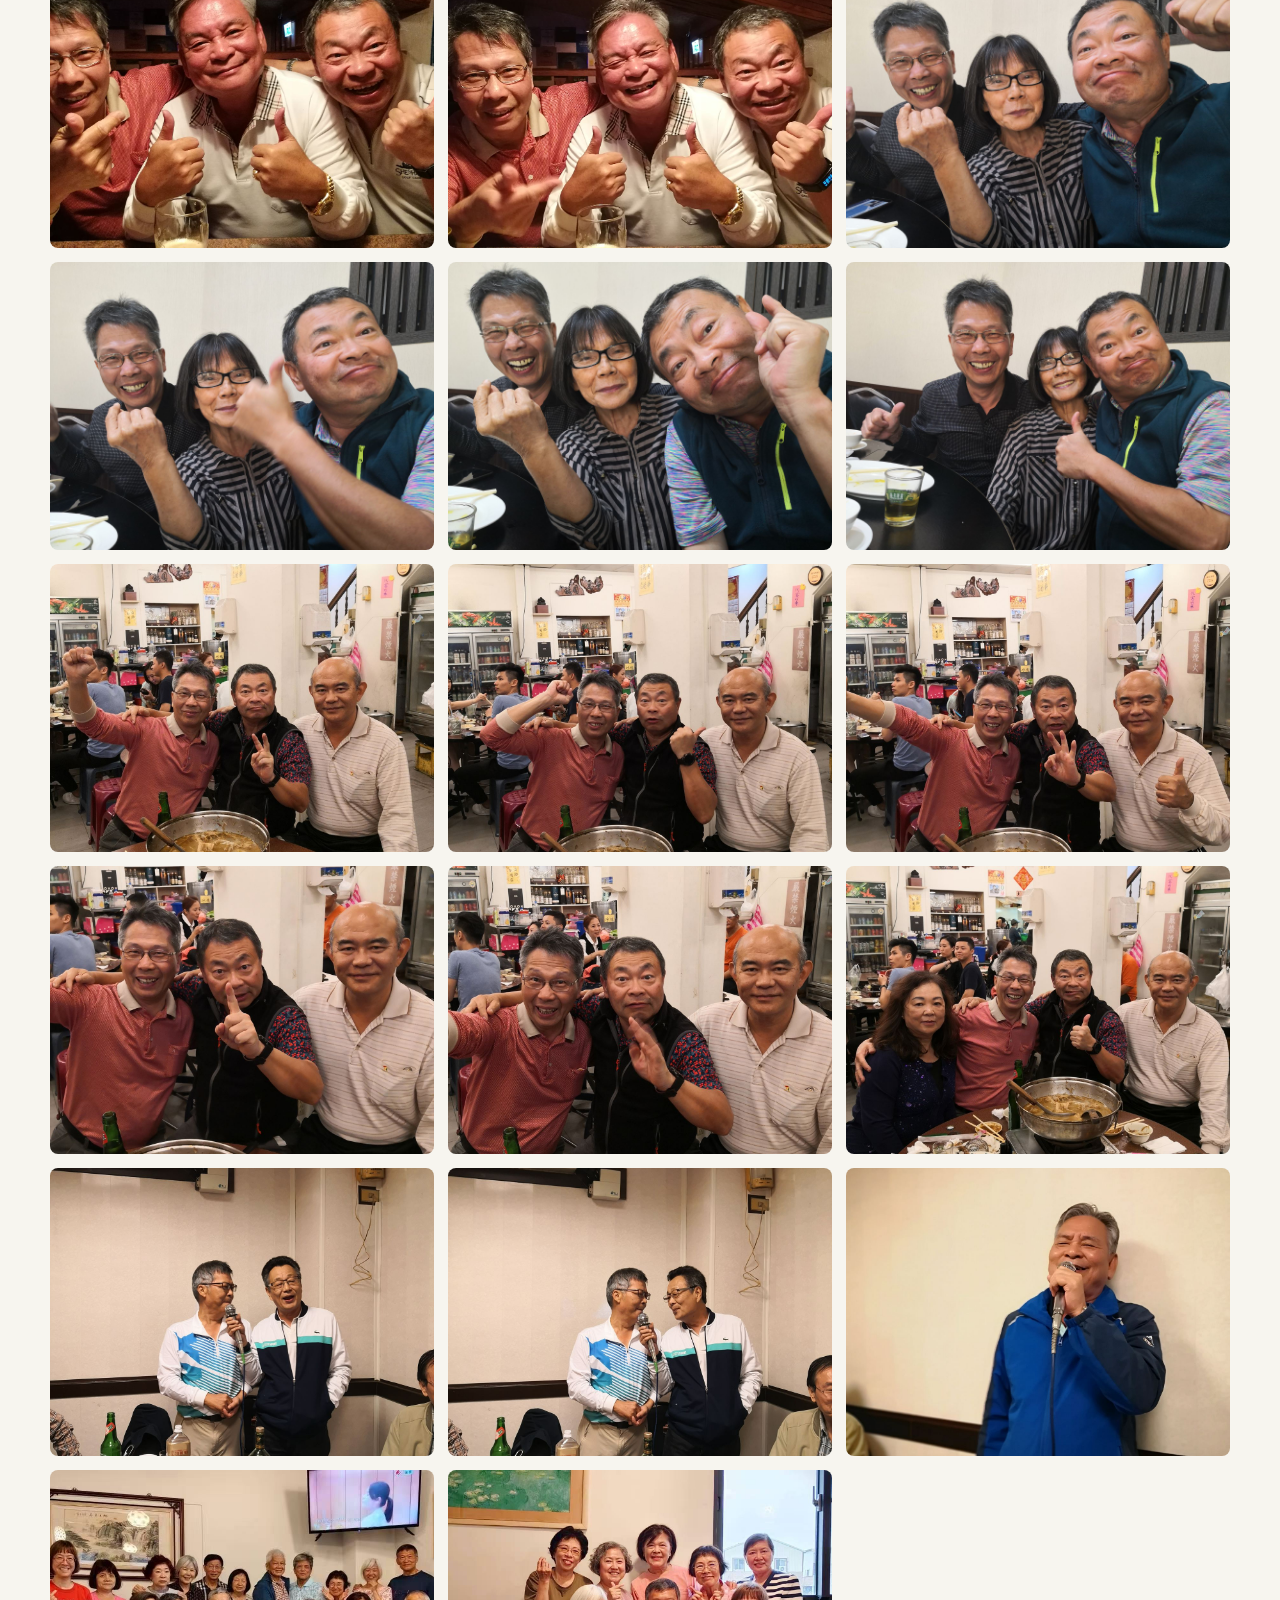
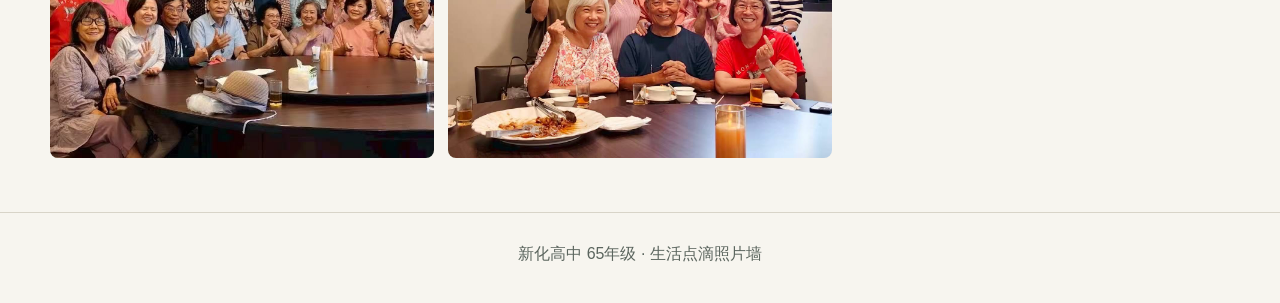
==== commit f1710425: "separate old photos from moments" ====
--- a/gallery.html
+++ b/gallery.html
@@ -11,6 +11,7 @@
     <header class="site-header gallery-header" aria-label="照片墙菜单">
       <a class="brand" href="index.html">新化高中 65年级</a>
       <nav>
+        <a href="index.html#photos">查看照片</a>
         <a href="index.html#moments">生活点滴</a>
       </nav>
     </header>
@@ -18,14 +19,13 @@
       <section class="gallery-hero">
         <p class="eyebrow">Moments</p>
         <h1>生活点滴照片墙</h1>
-        <p>这里整理桌面「新化高中」文件夹里的照片，方便同学按相册慢慢查看。</p>
+        <p>这里整理同学聚会、春酒与休闲娱乐照片，方便同学按相册慢慢查看。</p>
         <div class="album-nav">
           <a href="#2019">2019春節聚會 <span>16</span></a>
 <a href="#20200128">20200128萬福喝春酒 <span>19</span></a>
 <a href="#20240214">20240214福樓餐廳 <span>19</span></a>
 <a href="#20260222">20260222 <span>10</span></a>
-<a href="#65">65級老照片 <span>35</span></a>
-<a href="#album-6">高中同学 <span>44</span></a>
+<a href="#album-6">休闲娱乐 <span>44</span></a>
         </div>
       </section>
       <section class="gallery-section" id="2019">
@@ -248,255 +248,143 @@
               <img loading="lazy" src="assets/moments/20260222/1782891484665.jpg" alt="20260222 1782891484665" />
             </figure>
           </div>
-        </section><section class="gallery-section" id="65">
-          <div class="gallery-heading">
-            <p>35 张照片</p>
-            <h2>65級老照片</h2>
-          </div>
-          <div class="gallery-grid">
-            <figure class="gallery-card">
-              <img loading="lazy" src="assets/moments/65/1782891906003.jpg" alt="65級老照片 1782891906003" />
-            </figure>
-<figure class="gallery-card">
-              <img loading="lazy" src="assets/moments/65/1782891907447.jpg" alt="65級老照片 1782891907447" />
-            </figure>
-<figure class="gallery-card">
-              <img loading="lazy" src="assets/moments/65/1782891909227.jpg" alt="65級老照片 1782891909227" />
-            </figure>
-<figure class="gallery-card">
-              <img loading="lazy" src="assets/moments/65/1782891910943.jpg" alt="65級老照片 1782891910943" />
-            </figure>
-<figure class="gallery-card">
-              <img loading="lazy" src="assets/moments/65/1782891912576.jpg" alt="65級老照片 1782891912576" />
-            </figure>
-<figure class="gallery-card">
-              <img loading="lazy" src="assets/moments/65/1782891914748.jpg" alt="65級老照片 1782891914748" />
-            </figure>
-<figure class="gallery-card">
-              <img loading="lazy" src="assets/moments/65/1782891918775.jpg" alt="65級老照片 1782891918775" />
-            </figure>
-<figure class="gallery-card">
-              <img loading="lazy" src="assets/moments/65/1782891922116.jpg" alt="65級老照片 1782891922116" />
-            </figure>
-<figure class="gallery-card">
-              <img loading="lazy" src="assets/moments/65/1782891924421.jpg" alt="65級老照片 1782891924421" />
-            </figure>
-<figure class="gallery-card">
-              <img loading="lazy" src="assets/moments/65/1782891930094.jpg" alt="65級老照片 1782891930094" />
-            </figure>
-<figure class="gallery-card">
-              <img loading="lazy" src="assets/moments/65/1782891932738.jpg" alt="65級老照片 1782891932738" />
-            </figure>
-<figure class="gallery-card">
-              <img loading="lazy" src="assets/moments/65/1782891935648.jpg" alt="65級老照片 1782891935648" />
-            </figure>
-<figure class="gallery-card">
-              <img loading="lazy" src="assets/moments/65/1782891939852.jpg" alt="65級老照片 1782891939852" />
-            </figure>
-<figure class="gallery-card">
-              <img loading="lazy" src="assets/moments/65/1782891943760.jpg" alt="65級老照片 1782891943760" />
-            </figure>
-<figure class="gallery-card">
-              <img loading="lazy" src="assets/moments/65/1782891946956.jpg" alt="65級老照片 1782891946956" />
-            </figure>
-<figure class="gallery-card">
-              <img loading="lazy" src="assets/moments/65/1782891950951.jpg" alt="65級老照片 1782891950951" />
-            </figure>
-<figure class="gallery-card">
-              <img loading="lazy" src="assets/moments/65/1782891954011.jpg" alt="65級老照片 1782891954011" />
-            </figure>
-<figure class="gallery-card">
-              <img loading="lazy" src="assets/moments/65/1782891957933.jpg" alt="65級老照片 1782891957933" />
-            </figure>
-<figure class="gallery-card">
-              <img loading="lazy" src="assets/moments/65/1782891961019.jpg" alt="65級老照片 1782891961019" />
-            </figure>
-<figure class="gallery-card">
-              <img loading="lazy" src="assets/moments/65/1782891967473.jpg" alt="65級老照片 1782891967473" />
-            </figure>
-<figure class="gallery-card">
-              <img loading="lazy" src="assets/moments/65/1782891970258.jpg" alt="65級老照片 1782891970258" />
-            </figure>
-<figure class="gallery-card">
-              <img loading="lazy" src="assets/moments/65/1782891973538.jpg" alt="65級老照片 1782891973538" />
-            </figure>
-<figure class="gallery-card">
-              <img loading="lazy" src="assets/moments/65/1782891976658.jpg" alt="65級老照片 1782891976658" />
-            </figure>
-<figure class="gallery-card">
-              <img loading="lazy" src="assets/moments/65/1782891980427.jpg" alt="65級老照片 1782891980427" />
-            </figure>
-<figure class="gallery-card">
-              <img loading="lazy" src="assets/moments/65/1782891983857.jpg" alt="65級老照片 1782891983857" />
-            </figure>
-<figure class="gallery-card">
-              <img loading="lazy" src="assets/moments/65/1782891986260.jpg" alt="65級老照片 1782891986260" />
-            </figure>
-<figure class="gallery-card">
-              <img loading="lazy" src="assets/moments/65/1782891988142.jpg" alt="65級老照片 1782891988142" />
-            </figure>
-<figure class="gallery-card">
-              <img loading="lazy" src="assets/moments/65/1782891990619.jpg" alt="65級老照片 1782891990619" />
-            </figure>
-<figure class="gallery-card">
-              <img loading="lazy" src="assets/moments/65/1782891992956.jpg" alt="65級老照片 1782891992956" />
-            </figure>
-<figure class="gallery-card">
-              <img loading="lazy" src="assets/moments/65/1782891995045.jpg" alt="65級老照片 1782891995045" />
-            </figure>
-<figure class="gallery-card">
-              <img loading="lazy" src="assets/moments/65/1782891997567.jpg" alt="65級老照片 1782891997567" />
-            </figure>
-<figure class="gallery-card">
-              <img loading="lazy" src="assets/moments/65/1782892000653.jpg" alt="65級老照片 1782892000653" />
-            </figure>
-<figure class="gallery-card">
-              <img loading="lazy" src="assets/moments/65/1782892003789.jpg" alt="65級老照片 1782892003789" />
-            </figure>
-<figure class="gallery-card">
-              <img loading="lazy" src="assets/moments/65/1782892007155.jpg" alt="65級老照片 1782892007155" />
-            </figure>
-<figure class="gallery-card">
-              <img loading="lazy" src="assets/moments/65/1782892011269.jpg" alt="65級老照片 1782892011269" />
-            </figure>
-          </div>
         </section><section class="gallery-section" id="album-6">
           <div class="gallery-heading">
             <p>44 张照片</p>
-            <h2>高中同学</h2>
-          </div>
-          <div class="gallery-grid">
-            <figure class="gallery-card">
-              <img loading="lazy" src="assets/moments/album-6/1722851878696.jpg" alt="高中同学 1722851878696" />
-            </figure>
-<figure class="gallery-card">
-              <img loading="lazy" src="assets/moments/album-6/1724722254058.jpg" alt="高中同学 1724722254058" />
-            </figure>
-<figure class="gallery-card">
-              <img loading="lazy" src="assets/moments/album-6/20240328_113945.jpg" alt="高中同学 20240328_113945" />
-            </figure>
-<figure class="gallery-card">
-              <img loading="lazy" src="assets/moments/album-6/20240328_114115.jpg" alt="高中同学 20240328_114115" />
-            </figure>
-<figure class="gallery-card">
-              <img loading="lazy" src="assets/moments/album-6/20240328_114124.jpg" alt="高中同学 20240328_114124" />
-            </figure>
-<figure class="gallery-card">
-              <img loading="lazy" src="assets/moments/album-6/20240328_203713.jpg" alt="高中同学 20240328_203713" />
-            </figure>
-<figure class="gallery-card">
-              <img loading="lazy" src="assets/moments/album-6/20240329_184143.jpg" alt="高中同学 20240329_184143" />
-            </figure>
-<figure class="gallery-card">
-              <img loading="lazy" src="assets/moments/album-6/20240502_112126.jpg" alt="高中同学 20240502_112126" />
-            </figure>
-<figure class="gallery-card">
-              <img loading="lazy" src="assets/moments/album-6/20240502_130349.jpg" alt="高中同学 20240502_130349" />
-            </figure>
-<figure class="gallery-card">
-              <img loading="lazy" src="assets/moments/album-6/20240502_135211.jpg" alt="高中同学 20240502_135211" />
-            </figure>
-<figure class="gallery-card">
-              <img loading="lazy" src="assets/moments/album-6/20240502_135235.jpg" alt="高中同学 20240502_135235" />
-            </figure>
-<figure class="gallery-card">
-              <img loading="lazy" src="assets/moments/album-6/20240502_135317.jpg" alt="高中同学 20240502_135317" />
-            </figure>
-<figure class="gallery-card">
-              <img loading="lazy" src="assets/moments/album-6/20240502_135327.jpg" alt="高中同学 20240502_135327" />
-            </figure>
-<figure class="gallery-card">
-              <img loading="lazy" src="assets/moments/album-6/20240502_181454.jpg" alt="高中同学 20240502_181454" />
-            </figure>
-<figure class="gallery-card">
-              <img loading="lazy" src="assets/moments/album-6/20241007_151911.jpg" alt="高中同学 20241007_151911" />
-            </figure>
-<figure class="gallery-card">
-              <img loading="lazy" src="assets/moments/album-6/20241010_100032.jpg" alt="高中同学 20241010_100032" />
-            </figure>
-<figure class="gallery-card">
-              <img loading="lazy" src="assets/moments/album-6/IMG20250502115417.jpg" alt="高中同学 IMG20250502115417" />
-            </figure>
-<figure class="gallery-card">
-              <img loading="lazy" src="assets/moments/album-6/IMG20250502115419.jpg" alt="高中同学 IMG20250502115419" />
-            </figure>
-<figure class="gallery-card">
-              <img loading="lazy" src="assets/moments/album-6/IMG20250611112528.jpg" alt="高中同学 IMG20250611112528" />
-            </figure>
-<figure class="gallery-card">
-              <img loading="lazy" src="assets/moments/album-6/IMG20250611112537.jpg" alt="高中同学 IMG20250611112537" />
-            </figure>
-<figure class="gallery-card">
-              <img loading="lazy" src="assets/moments/album-6/IMG20250708181210.jpg" alt="高中同学 IMG20250708181210" />
-            </figure>
-<figure class="gallery-card">
-              <img loading="lazy" src="assets/moments/album-6/IMG20250708184009.jpg" alt="高中同学 IMG20250708184009" />
-            </figure>
-<figure class="gallery-card">
-              <img loading="lazy" src="assets/moments/album-6/IMG20251024184148.jpg" alt="高中同学 IMG20251024184148" />
-            </figure>
-<figure class="gallery-card">
-              <img loading="lazy" src="assets/moments/album-6/IMG20251024184408.jpg" alt="高中同学 IMG20251024184408" />
-            </figure>
-<figure class="gallery-card">
-              <img loading="lazy" src="assets/moments/album-6/IMG_20180218_190323_1.jpg" alt="高中同学 IMG_20180218_190323_1" />
-            </figure>
-<figure class="gallery-card">
-              <img loading="lazy" src="assets/moments/album-6/IMG_20180218_190325.jpg" alt="高中同学 IMG_20180218_190325" />
-            </figure>
-<figure class="gallery-card">
-              <img loading="lazy" src="assets/moments/album-6/IMG_20180218_190345.jpg" alt="高中同学 IMG_20180218_190345" />
-            </figure>
-<figure class="gallery-card">
-              <img loading="lazy" src="assets/moments/album-6/IMG_20180218_190350.jpg" alt="高中同学 IMG_20180218_190350" />
-            </figure>
-<figure class="gallery-card">
-              <img loading="lazy" src="assets/moments/album-6/IMG_20180218_190355.jpg" alt="高中同学 IMG_20180218_190355" />
-            </figure>
-<figure class="gallery-card">
-              <img loading="lazy" src="assets/moments/album-6/IMG_20190211_143017.jpg" alt="高中同学 IMG_20190211_143017" />
-            </figure>
-<figure class="gallery-card">
-              <img loading="lazy" src="assets/moments/album-6/IMG_20190211_143018.jpg" alt="高中同学 IMG_20190211_143018" />
-            </figure>
-<figure class="gallery-card">
-              <img loading="lazy" src="assets/moments/album-6/IMG_20190211_143025.jpg" alt="高中同学 IMG_20190211_143025" />
-            </figure>
-<figure class="gallery-card">
-              <img loading="lazy" src="assets/moments/album-6/IMG_20190211_143118.jpg" alt="高中同学 IMG_20190211_143118" />
-            </figure>
-<figure class="gallery-card">
-              <img loading="lazy" src="assets/moments/album-6/IMG_20200111_202138.jpg" alt="高中同学 IMG_20200111_202138" />
-            </figure>
-<figure class="gallery-card">
-              <img loading="lazy" src="assets/moments/album-6/IMG_20200111_202141.jpg" alt="高中同学 IMG_20200111_202141" />
-            </figure>
-<figure class="gallery-card">
-              <img loading="lazy" src="assets/moments/album-6/IMG_20200111_202144.jpg" alt="高中同学 IMG_20200111_202144" />
-            </figure>
-<figure class="gallery-card">
-              <img loading="lazy" src="assets/moments/album-6/IMG_20200111_202145.jpg" alt="高中同学 IMG_20200111_202145" />
-            </figure>
-<figure class="gallery-card">
-              <img loading="lazy" src="assets/moments/album-6/IMG_20200111_202147.jpg" alt="高中同学 IMG_20200111_202147" />
-            </figure>
-<figure class="gallery-card">
-              <img loading="lazy" src="assets/moments/album-6/IMG_20200111_202206.jpg" alt="高中同学 IMG_20200111_202206" />
-            </figure>
-<figure class="gallery-card">
-              <img loading="lazy" src="assets/moments/album-6/IMG_20200128_214048.jpg" alt="高中同学 IMG_20200128_214048" />
-            </figure>
-<figure class="gallery-card">
-              <img loading="lazy" src="assets/moments/album-6/IMG_20200128_214049.jpg" alt="高中同学 IMG_20200128_214049" />
-            </figure>
-<figure class="gallery-card">
-              <img loading="lazy" src="assets/moments/album-6/IMG_20200128_214051.jpg" alt="高中同学 IMG_20200128_214051" />
-            </figure>
-<figure class="gallery-card">
-              <img loading="lazy" src="assets/moments/album-6/mmexport1777331380704.jpg" alt="高中同学 mmexport1777331380704" />
-            </figure>
-<figure class="gallery-card">
-              <img loading="lazy" src="assets/moments/album-6/mmexport1777331385617.jpg" alt="高中同学 mmexport1777331385617" />
+            <h2>休闲娱乐</h2>
+          </div>
+          <div class="gallery-grid">
+            <figure class="gallery-card">
+              <img loading="lazy" src="assets/moments/album-6/1722851878696.jpg" alt="休闲娱乐 1722851878696" />
+            </figure>
+<figure class="gallery-card">
+              <img loading="lazy" src="assets/moments/album-6/1724722254058.jpg" alt="休闲娱乐 1724722254058" />
+            </figure>
+<figure class="gallery-card">
+              <img loading="lazy" src="assets/moments/album-6/20240328_113945.jpg" alt="休闲娱乐 20240328_113945" />
+            </figure>
+<figure class="gallery-card">
+              <img loading="lazy" src="assets/moments/album-6/20240328_114115.jpg" alt="休闲娱乐 20240328_114115" />
+            </figure>
+<figure class="gallery-card">
+              <img loading="lazy" src="assets/moments/album-6/20240328_114124.jpg" alt="休闲娱乐 20240328_114124" />
+            </figure>
+<figure class="gallery-card">
+              <img loading="lazy" src="assets/moments/album-6/20240328_203713.jpg" alt="休闲娱乐 20240328_203713" />
+            </figure>
+<figure class="gallery-card">
+              <img loading="lazy" src="assets/moments/album-6/20240329_184143.jpg" alt="休闲娱乐 20240329_184143" />
+            </figure>
+<figure class="gallery-card">
+              <img loading="lazy" src="assets/moments/album-6/20240502_112126.jpg" alt="休闲娱乐 20240502_112126" />
+            </figure>
+<figure class="gallery-card">
+              <img loading="lazy" src="assets/moments/album-6/20240502_130349.jpg" alt="休闲娱乐 20240502_130349" />
+            </figure>
+<figure class="gallery-card">
+              <img loading="lazy" src="assets/moments/album-6/20240502_135211.jpg" alt="休闲娱乐 20240502_135211" />
+            </figure>
+<figure class="gallery-card">
+              <img loading="lazy" src="assets/moments/album-6/20240502_135235.jpg" alt="休闲娱乐 20240502_135235" />
+            </figure>
+<figure class="gallery-card">
+              <img loading="lazy" src="assets/moments/album-6/20240502_135317.jpg" alt="休闲娱乐 20240502_135317" />
+            </figure>
+<figure class="gallery-card">
+              <img loading="lazy" src="assets/moments/album-6/20240502_135327.jpg" alt="休闲娱乐 20240502_135327" />
+            </figure>
+<figure class="gallery-card">
+              <img loading="lazy" src="assets/moments/album-6/20240502_181454.jpg" alt="休闲娱乐 20240502_181454" />
+            </figure>
+<figure class="gallery-card">
+              <img loading="lazy" src="assets/moments/album-6/20241007_151911.jpg" alt="休闲娱乐 20241007_151911" />
+            </figure>
+<figure class="gallery-card">
+              <img loading="lazy" src="assets/moments/album-6/20241010_100032.jpg" alt="休闲娱乐 20241010_100032" />
+            </figure>
+<figure class="gallery-card">
+              <img loading="lazy" src="assets/moments/album-6/IMG20250502115417.jpg" alt="休闲娱乐 IMG20250502115417" />
+            </figure>
+<figure class="gallery-card">
+              <img loading="lazy" src="assets/moments/album-6/IMG20250502115419.jpg" alt="休闲娱乐 IMG20250502115419" />
+            </figure>
+<figure class="gallery-card">
+              <img loading="lazy" src="assets/moments/album-6/IMG20250611112528.jpg" alt="休闲娱乐 IMG20250611112528" />
+            </figure>
+<figure class="gallery-card">
+              <img loading="lazy" src="assets/moments/album-6/IMG20250611112537.jpg" alt="休闲娱乐 IMG20250611112537" />
+            </figure>
+<figure class="gallery-card">
+              <img loading="lazy" src="assets/moments/album-6/IMG20250708181210.jpg" alt="休闲娱乐 IMG20250708181210" />
+            </figure>
+<figure class="gallery-card">
+              <img loading="lazy" src="assets/moments/album-6/IMG20250708184009.jpg" alt="休闲娱乐 IMG20250708184009" />
+            </figure>
+<figure class="gallery-card">
+              <img loading="lazy" src="assets/moments/album-6/IMG20251024184148.jpg" alt="休闲娱乐 IMG20251024184148" />
+            </figure>
+<figure class="gallery-card">
+              <img loading="lazy" src="assets/moments/album-6/IMG20251024184408.jpg" alt="休闲娱乐 IMG20251024184408" />
+            </figure>
+<figure class="gallery-card">
+              <img loading="lazy" src="assets/moments/album-6/IMG_20180218_190323_1.jpg" alt="休闲娱乐 IMG_20180218_190323_1" />
+            </figure>
+<figure class="gallery-card">
+              <img loading="lazy" src="assets/moments/album-6/IMG_20180218_190325.jpg" alt="休闲娱乐 IMG_20180218_190325" />
+            </figure>
+<figure class="gallery-card">
+              <img loading="lazy" src="assets/moments/album-6/IMG_20180218_190345.jpg" alt="休闲娱乐 IMG_20180218_190345" />
+            </figure>
+<figure class="gallery-card">
+              <img loading="lazy" src="assets/moments/album-6/IMG_20180218_190350.jpg" alt="休闲娱乐 IMG_20180218_190350" />
+            </figure>
+<figure class="gallery-card">
+              <img loading="lazy" src="assets/moments/album-6/IMG_20180218_190355.jpg" alt="休闲娱乐 IMG_20180218_190355" />
+            </figure>
+<figure class="gallery-card">
+              <img loading="lazy" src="assets/moments/album-6/IMG_20190211_143017.jpg" alt="休闲娱乐 IMG_20190211_143017" />
+            </figure>
+<figure class="gallery-card">
+              <img loading="lazy" src="assets/moments/album-6/IMG_20190211_143018.jpg" alt="休闲娱乐 IMG_20190211_143018" />
+            </figure>
+<figure class="gallery-card">
+              <img loading="lazy" src="assets/moments/album-6/IMG_20190211_143025.jpg" alt="休闲娱乐 IMG_20190211_143025" />
+            </figure>
+<figure class="gallery-card">
+              <img loading="lazy" src="assets/moments/album-6/IMG_20190211_143118.jpg" alt="休闲娱乐 IMG_20190211_143118" />
+            </figure>
+<figure class="gallery-card">
+              <img loading="lazy" src="assets/moments/album-6/IMG_20200111_202138.jpg" alt="休闲娱乐 IMG_20200111_202138" />
+            </figure>
+<figure class="gallery-card">
+              <img loading="lazy" src="assets/moments/album-6/IMG_20200111_202141.jpg" alt="休闲娱乐 IMG_20200111_202141" />
+            </figure>
+<figure class="gallery-card">
+              <img loading="lazy" src="assets/moments/album-6/IMG_20200111_202144.jpg" alt="休闲娱乐 IMG_20200111_202144" />
+            </figure>
+<figure class="gallery-card">
+              <img loading="lazy" src="assets/moments/album-6/IMG_20200111_202145.jpg" alt="休闲娱乐 IMG_20200111_202145" />
+            </figure>
+<figure class="gallery-card">
+              <img loading="lazy" src="assets/moments/album-6/IMG_20200111_202147.jpg" alt="休闲娱乐 IMG_20200111_202147" />
+            </figure>
+<figure class="gallery-card">
+              <img loading="lazy" src="assets/moments/album-6/IMG_20200111_202206.jpg" alt="休闲娱乐 IMG_20200111_202206" />
+            </figure>
+<figure class="gallery-card">
+              <img loading="lazy" src="assets/moments/album-6/IMG_20200128_214048.jpg" alt="休闲娱乐 IMG_20200128_214048" />
+            </figure>
+<figure class="gallery-card">
+              <img loading="lazy" src="assets/moments/album-6/IMG_20200128_214049.jpg" alt="休闲娱乐 IMG_20200128_214049" />
+            </figure>
+<figure class="gallery-card">
+              <img loading="lazy" src="assets/moments/album-6/IMG_20200128_214051.jpg" alt="休闲娱乐 IMG_20200128_214051" />
+            </figure>
+<figure class="gallery-card">
+              <img loading="lazy" src="assets/moments/album-6/mmexport1777331380704.jpg" alt="休闲娱乐 mmexport1777331380704" />
+            </figure>
+<figure class="gallery-card">
+              <img loading="lazy" src="assets/moments/album-6/mmexport1777331385617.jpg" alt="休闲娱乐 mmexport1777331385617" />
             </figure>
           </div>
         </section>
